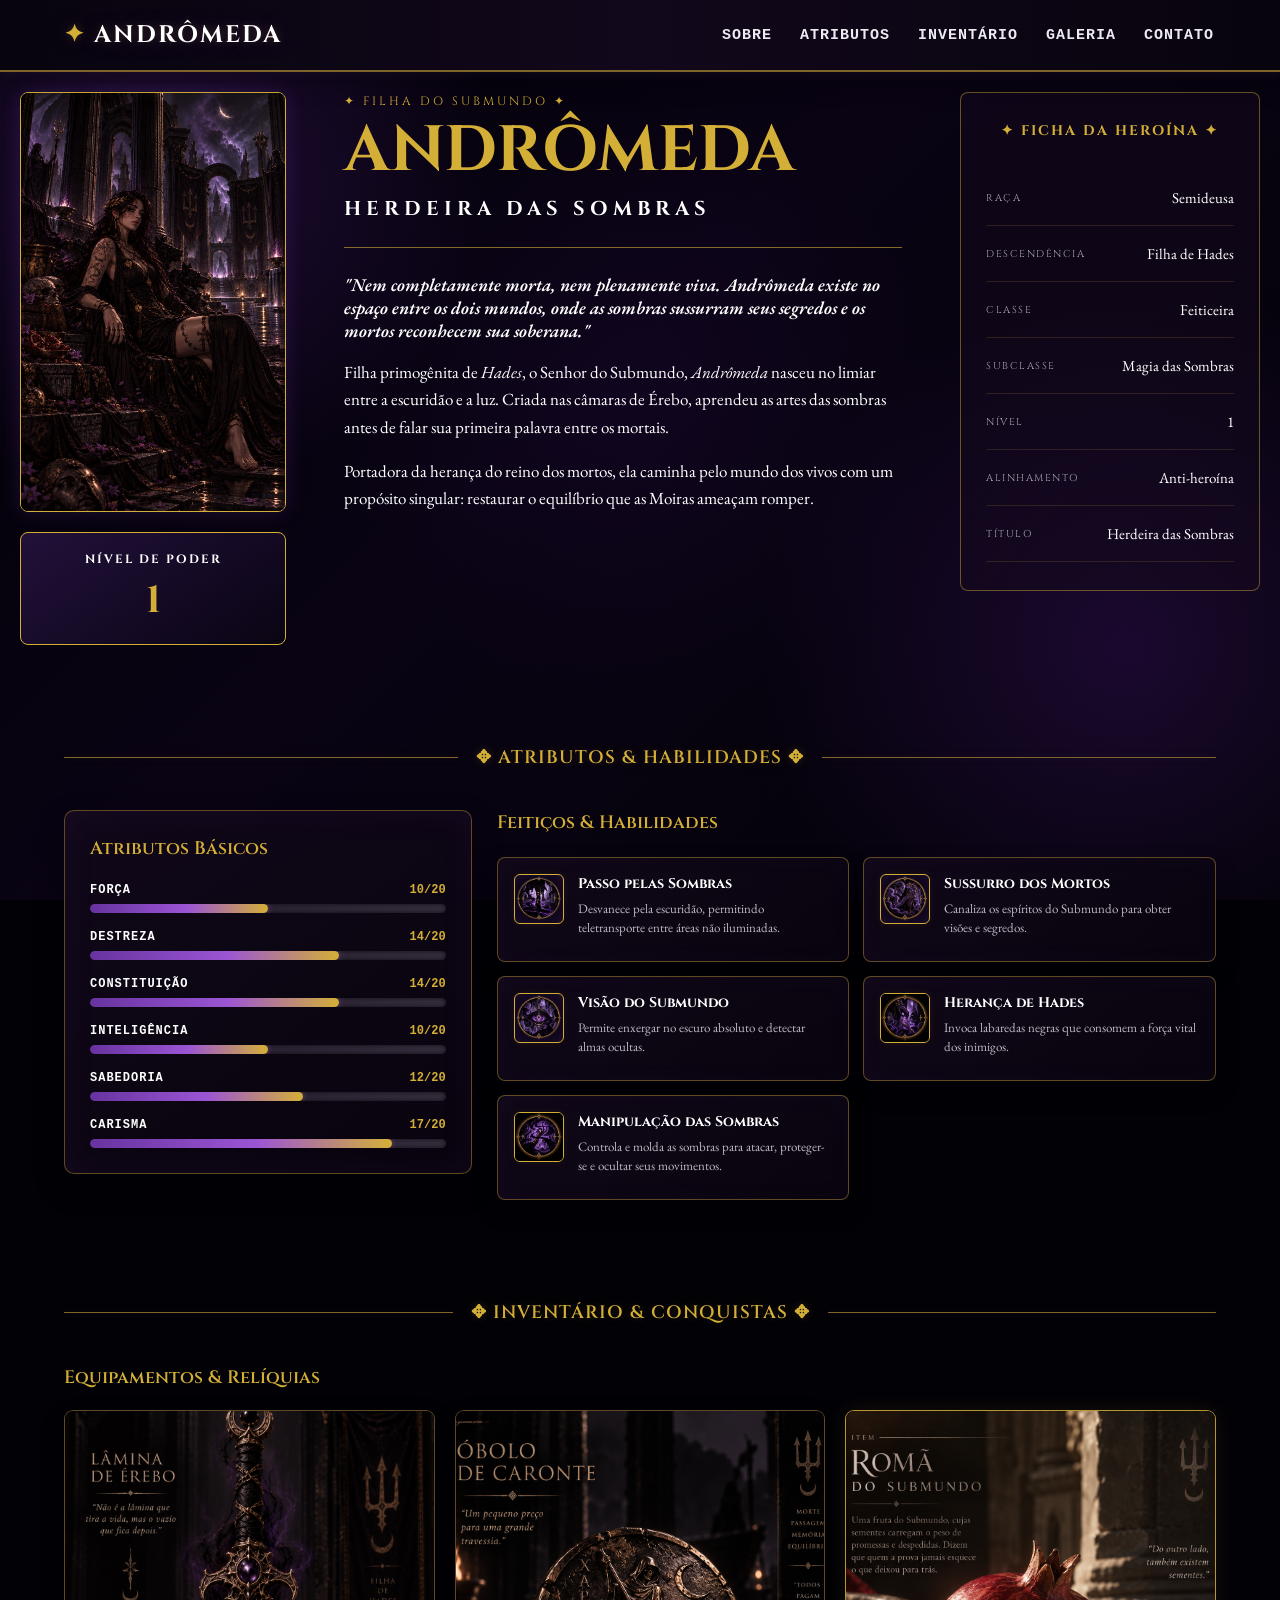
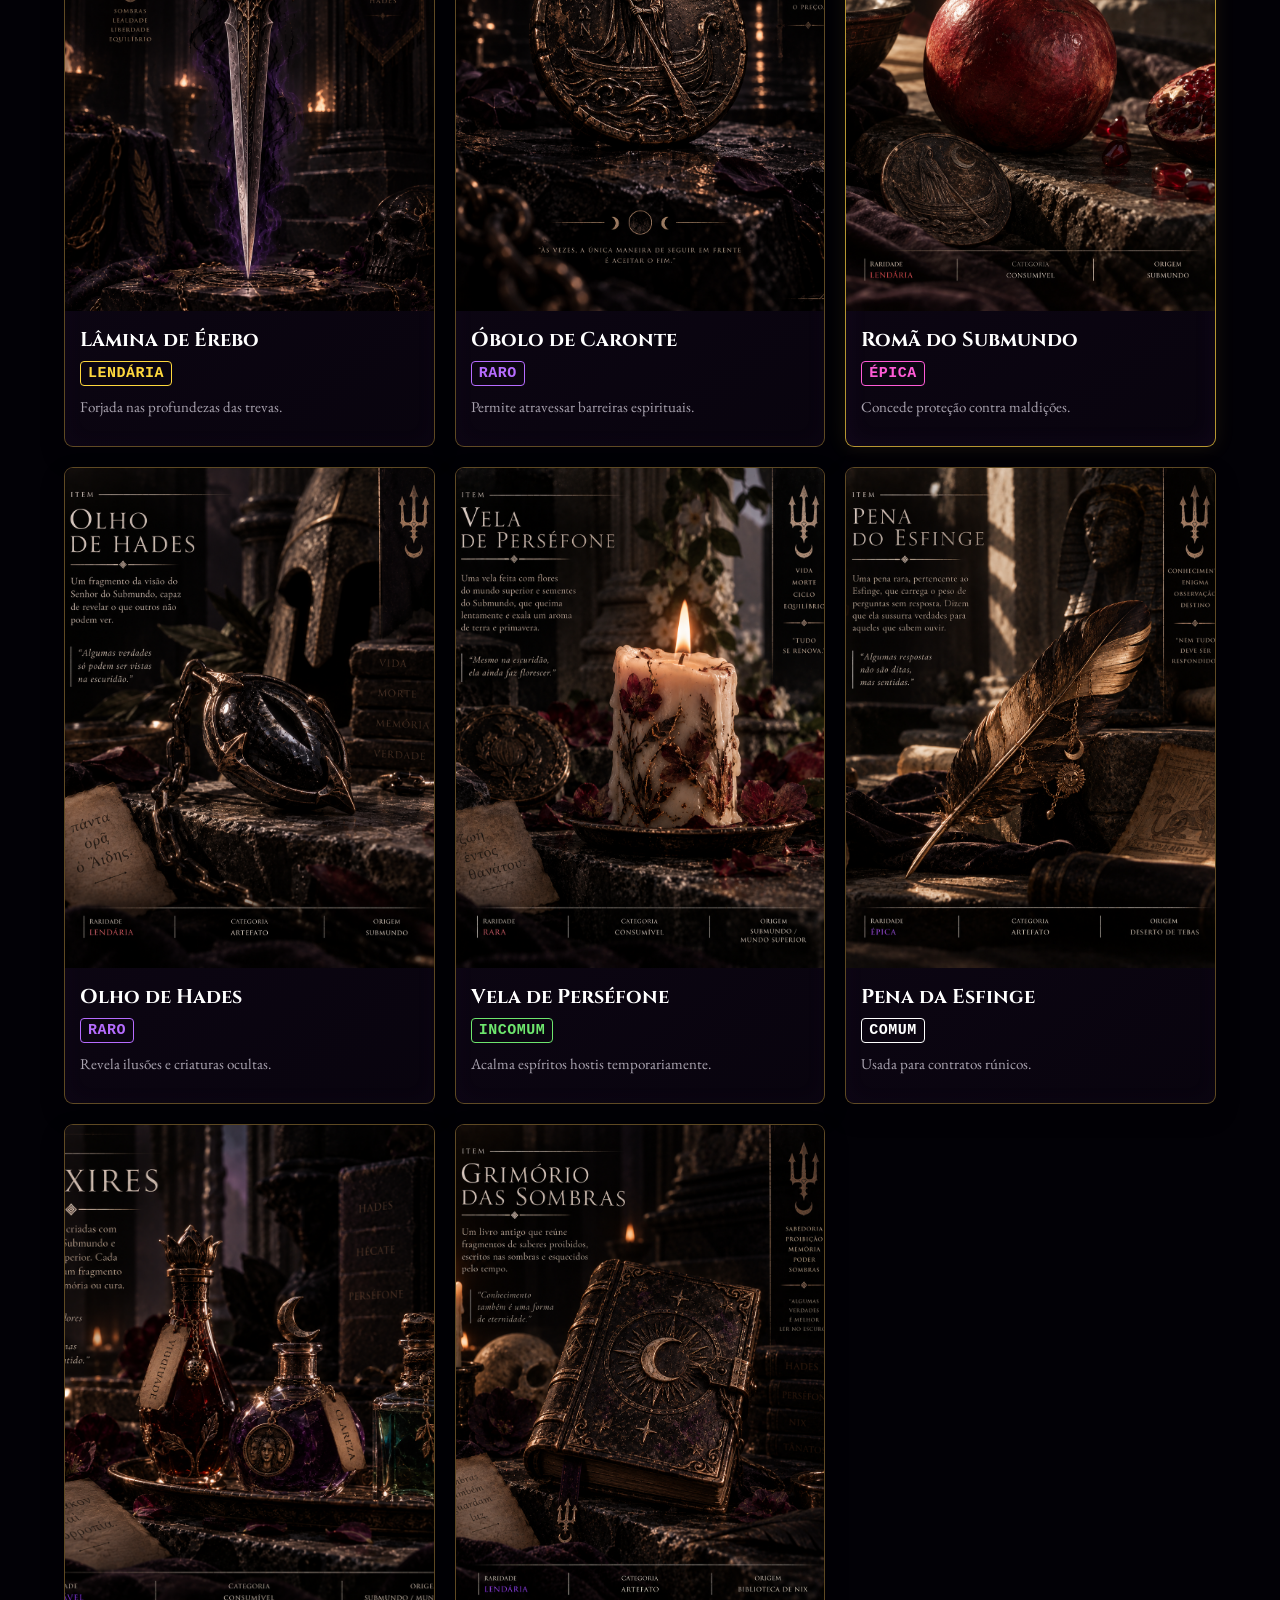
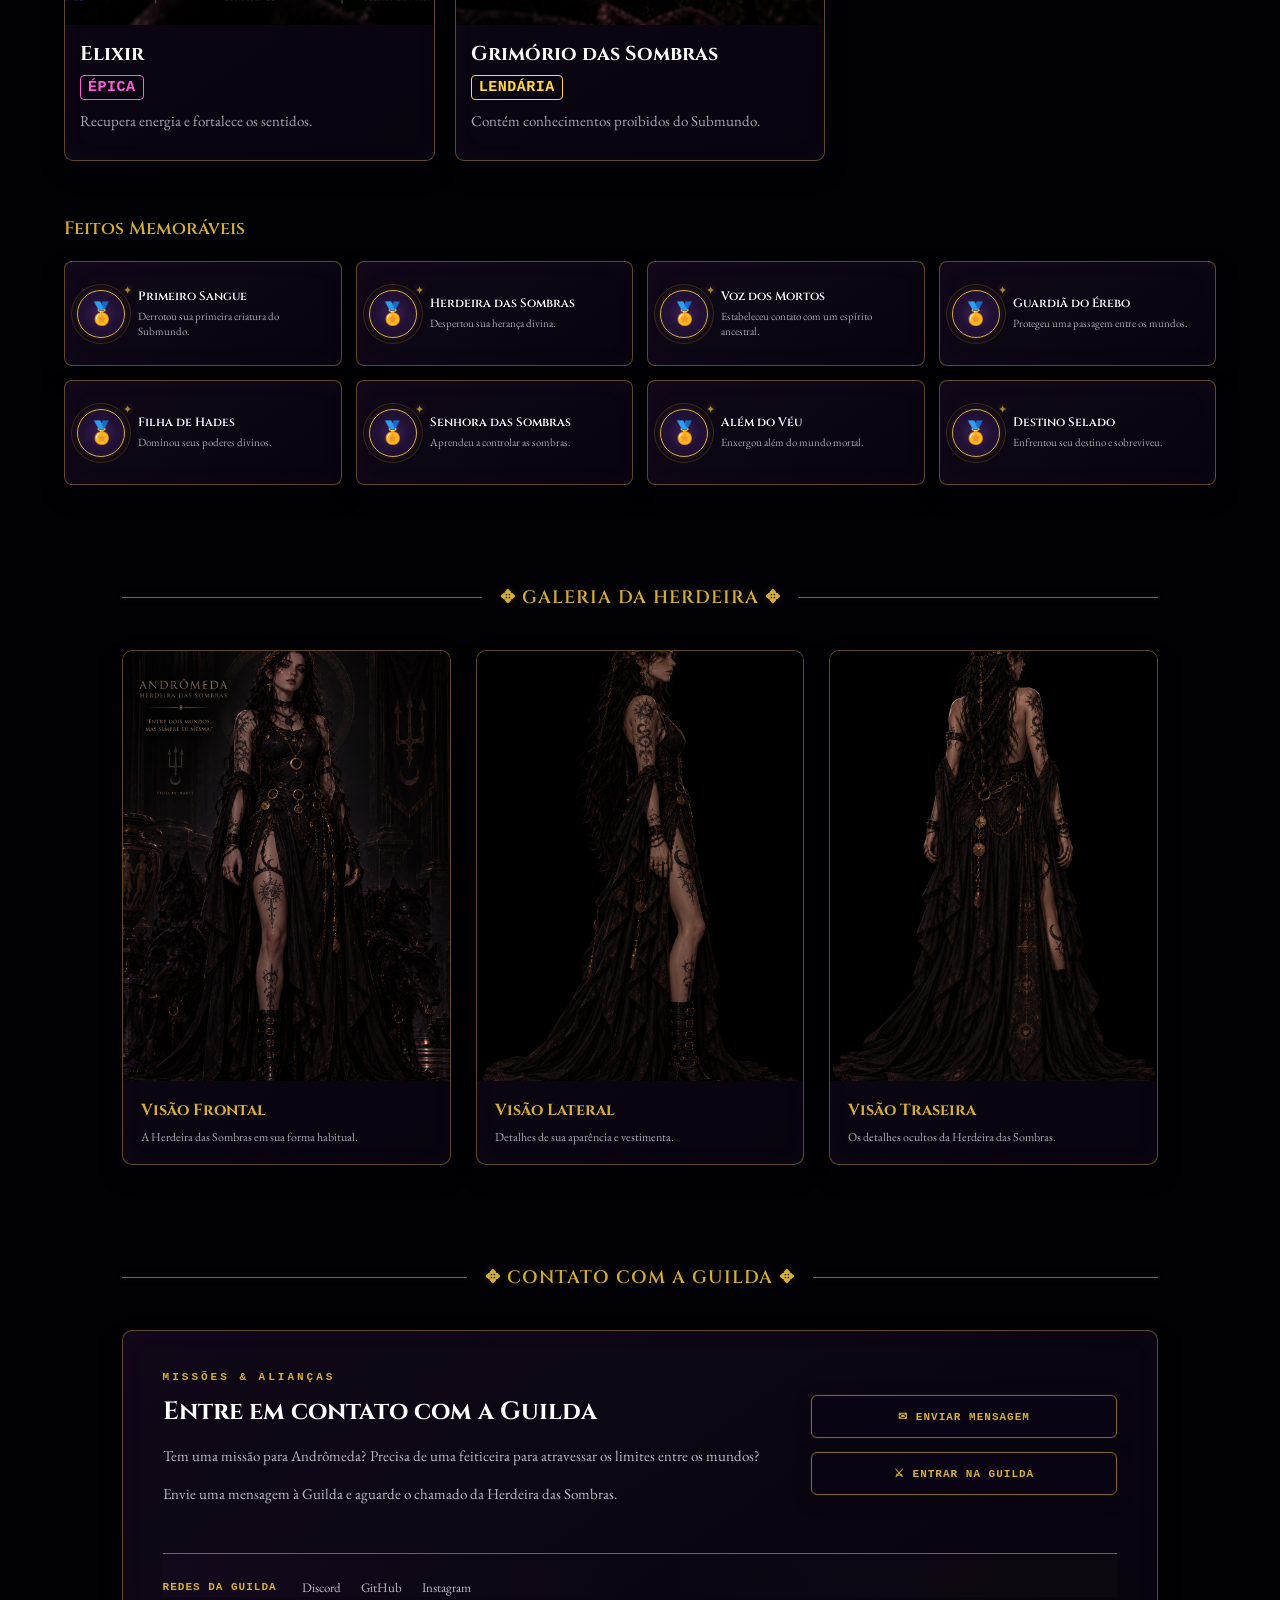
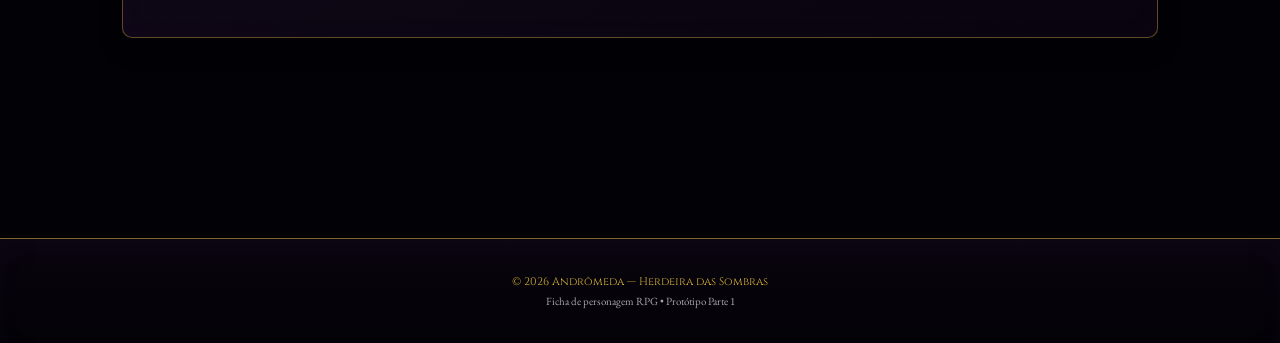
==== index.html @ 20d0d74a "Add files via upload" ====
<!DOCTYPE html>
<html lang="pt-br">
<head>
    <meta charset="UTF-8">
    <meta name="viewport" content="width=device-width, initial-scale=1.0">

    <title>Andrômeda — Herdeira das Sombras</title>

    <!-- Fonte externa -->
    <link rel="preconnect" href="https://fonts.googleapis.com">
    <link rel="preconnect" href="https://fonts.gstatic.com" crossorigin>
    <link href="https://fonts.googleapis.com/css2?family=Cinzel:wght@500;600;700&family=EB+Garamond:wght@400;500;600&display=swap" rel="stylesheet">

    <link rel="stylesheet" href="css/style.css">
    <link rel="icon" type="image/png" sizes="64x64" href="imagens/icon.png">
</head>

<body>

    <!-- ==================== CABEÇALHO ==================== -->
    <header>
        <a href="#inicio" class="titulo">ANDRÔMEDA</a>

        <!-- Navegação principal usando Flexbox no CSS -->
        <nav aria-label="Navegação principal">
            <a href="#sobre">SOBRE</a>
            <a href="#atributos">ATRIBUTOS</a>
            <a href="#inventario">INVENTÁRIO</a>
            <a href="#galeria">GALERIA</a>
            <a href="#contato">CONTATO</a>
        </nav>
    </header>


    <main>

        <!-- ==================== SOBRE O HERÓI ==================== -->
         <section id="sobre">

    <div class="sobre-grid">

        <!-- PAINEL DA IMAGEM -->
        <aside class="painel-personagem">

            <figure class="imagem-heroi">

                <img
                    src="imagens/perfil.png"
                    alt="Retrato de Andrômeda, Herdeira das Sombras"
                >

            </figure>

            <div class="nivel-poder">

                <h3>NÍVEL DE PODER</h3>

                <strong>1</strong>

            </div>

        </aside>


        <!-- CONTEÚDO CENTRAL -->
        <article class="sobre-heroi">

            <p class="subtitulo">
                ✦ FILHA DO SUBMUNDO ✦
            </p>

            <h1>ANDRÔMEDA</h1>

            <h2>HERDEIRA DAS SOMBRAS</h2>

            <hr>

            <strong class="frase">
                "Nem completamente morta, nem plenamente viva.
                Andrômeda existe no espaço entre os dois mundos,
                onde as sombras sussurram seus segredos e os mortos
                reconhecem sua soberana."
            </strong>

            <p>
                Filha primogênita de <em>Hades</em>, o Senhor do Submundo,
                <em>Andrômeda</em> nasceu no limiar entre a escuridão e a luz.
                Criada nas câmaras de Érebo, aprendeu as artes das
                sombras antes de falar sua primeira palavra entre
                os mortais.
            </p>

            <p>
                Portadora da herança do reino dos mortos, ela caminha
                pelo mundo dos vivos com um propósito singular:
                restaurar o equilíbrio que as Moiras ameaçam romper.
            </p>

        </article>


        <!-- FICHA LATERAL -->
        <aside class="ficha-heroi">

            <h2>✦ FICHA DA HEROÍNA ✦</h2>

            <dl>

                <div>
                    <dt>RAÇA</dt>
                    <dd>Semideusa</dd>
                </div>

                <div>
                    <dt>DESCENDÊNCIA</dt>
                    <dd>Filha de Hades</dd>
                </div>

                <div>
                    <dt>CLASSE</dt>
                    <dd>Feiticeira</dd>
                </div>

                <div>
                    <dt>SUBCLASSE</dt>
                    <dd>Magia das Sombras</dd>
                </div>

                <div>
                    <dt>NÍVEL</dt>
                    <dd>1</dd>
                </div>

                <div>
                    <dt>ALINHAMENTO</dt>
                    <dd>Anti-heroína</dd>
                </div>

                <div>
                    <dt>TÍTULO</dt>
                    <dd>Herdeira das Sombras</dd>
                </div>

            </dl>

        </aside>

    </div>

</section>

        <!-- ==================== ATRIBUTOS & HABILIDADES ==================== -->
        <section id="atributos" class="secao">

            <div class="titulo-secao">
                <span></span>
                <h2>✥ ATRIBUTOS &amp; HABILIDADES ✥</h2>
                <span></span>
            </div>

            <div class="conteudo-atributos">

                <!-- Atributos -->
                <article class="atributos-basicos">
                    <h3>Atributos Básicos</h3>

                    <div class="lista-atributos">

                        <div class="status">
                            <div class="status-topo">
                                <span>FORÇA</span>
                                <strong>10/20</strong>
                            </div>
                            <div class="barra">
                                <div class="barra-preenchida" style="width: 50%;"></div>
                            </div>
                        </div>

                        <div class="status">
                            <div class="status-topo">
                                <span>DESTREZA</span>
                                <strong>14/20</strong>
                            </div>
                            <div class="barra">
                                <div class="barra-preenchida" style="width: 70%;"></div>
                            </div>
                        </div>

                        <div class="status">
                            <div class="status-topo">
                                <span>CONSTITUIÇÃO</span>
                                <strong>14/20</strong>
                            </div>
                            <div class="barra">
                                <div class="barra-preenchida" style="width: 70%;"></div>
                            </div>
                        </div>

                        <div class="status">
                            <div class="status-topo">
                                <span>INTELIGÊNCIA</span>
                                <strong>10/20</strong>
                            </div>
                            <div class="barra">
                                <div class="barra-preenchida" style="width: 50%;"></div>
                            </div>
                        </div>

                        <div class="status">
                            <div class="status-topo">
                                <span>SABEDORIA</span>
                                <strong>12/20</strong>
                            </div>
                            <div class="barra">
                                <div class="barra-preenchida" style="width: 60%;"></div>
                            </div>
                        </div>

                        <div class="status">
                            <div class="status-topo">
                                <span>CARISMA</span>
                                <strong>17/20</strong>
                            </div>
                            <div class="barra">
                                <div class="barra-preenchida" style="width: 85%;"></div>
                            </div>
                        </div>

                    </div>
                </article>


                <!-- Habilidades -->
                <article class="habilidades">
                    <h3>Feitiços &amp; Habilidades</h3>

                    <div class="lista-habilidades">

                        <article class="habilidade">
                            <div class="icone">
                                <img
                                    src="imagens/habilidades/passo_sombra.png"
                                    alt="Ícone da habilidade Passo pelas Sombras"
                                >
                            </div>

                            <div class="descricao-habilidade">
                                <h4>Passo pelas Sombras</h4>
                                <p>
                                    Desvanece pela escuridão, permitindo
                                    teletransporte entre áreas não iluminadas.
                                </p>
                            </div>
                        </article>


                        <article class="habilidade">
                            <div class="icone">
                                <img
                                    src="imagens/habilidades/sussuro_mortos.png"
                                    alt="Ícone da habilidade Sussurro dos Mortos"
                                >
                            </div>

                            <div class="descricao-habilidade">
                                <h4>Sussurro dos Mortos</h4>
                                <p>
                                    Canaliza os espíritos do Submundo para
                                    obter visões e segredos.
                                </p>
                            </div>
                        </article>


                        <article class="habilidade">
                            <div class="icone">
                                <img
                                    src="imagens/habilidades/visão_submundo.png"
                                    alt="Ícone da habilidade Visão do Submundo"
                                >
                            </div>

                            <div class="descricao-habilidade">
                                <h4>Visão do Submundo</h4>
                                <p>
                                    Permite enxergar no escuro absoluto e
                                    detectar almas ocultas.
                                </p>
                            </div>
                        </article>


                        <article class="habilidade">
                            <div class="icone">
                                <img
                                    src="imagens/habilidades/herança_hades.png"
                                    alt="Ícone da habilidade Herança de Hades"
                                >
                            </div>

                            <div class="descricao-habilidade">
                                <h4>Herança de Hades</h4>
                                <p>
                                    Invoca labaredas negras que consomem
                                    a força vital dos inimigos.
                                </p>
                            </div>
                        </article>


                        <article class="habilidade">
                            <div class="icone">
                                <img
                                    src="imagens/habilidades/manipulaçao_sombras.png"
                                    alt="Ícone da habilidade Manipulação das Sombras"
                                >
                            </div>

                            <div class="descricao-habilidade">
                                <h4>Manipulação das Sombras</h4>
                                <p>
                                    Controla e molda as sombras para atacar,
                                    proteger-se e ocultar seus movimentos.
                                </p>
                            </div>
                        </article>

                    </div>
                </article>

            </div>
        </section>


        <!-- ==================== INVENTÁRIO & CONQUISTAS ==================== -->
        <section id="inventario" class="secao">

            <div class="titulo-secao">
                <span></span>
                <h2>✥ INVENTÁRIO &amp; CONQUISTAS ✥</h2>
                <span></span>
            </div>


            <!-- Equipamentos -->
            <div class="equipamentos">
                <h3>Equipamentos &amp; Relíquias</h3>

                <div class="lista-itens">

                    <article class="item">
                        <img src="imagens/itens/lamina_erebo.png" alt="Imagem da Lâmina de Érebo">
                        <div class="info-item">
                            <h4>Lâmina de Érebo</h4>
                            <span class="raridade lendaria">LENDÁRIA</span>
                            <p>Forjada nas profundezas das trevas.</p>
                        </div>
                    </article>

                    <article class="item">
                        <img src="imagens/itens/obolo_caronte.png" alt="Imagem do Óbolo de Caronte">
                        <div class="info-item">
                            <h4>Óbolo de Caronte</h4>
                            <span class="raridade raro">RARO</span>
                            <p>Permite atravessar barreiras espirituais.</p>
                        </div>
                    </article>

                    <article class="item destaque">
                        <img src="imagens/itens/roma.png" alt="Imagem da Romã do Submundo">
                        <div class="info-item">
                            <h4>Romã do Submundo</h4>
                            <span class="raridade epica">ÉPICA</span>
                            <p>Concede proteção contra maldições.</p>
                        </div>
                    </article>

                    <article class="item">
                        <img src="imagens/itens/olho_hades.png" alt="Imagem do Olho de Hades">
                        <div class="info-item">
                            <h4>Olho de Hades</h4>
                            <span class="raridade raro">RARO</span>
                            <p>Revela ilusões e criaturas ocultas.</p>
                        </div>
                    </article>

                    <article class="item">
                        <img src="imagens/itens/vela_persefone.png" alt="Imagem da Vela de Perséfone">
                        <div class="info-item">
                            <h4>Vela de Perséfone</h4>
                            <span class="raridade incomum">INCOMUM</span>
                            <p>Acalma espíritos hostis temporariamente.</p>
                        </div>
                    </article>

                    <article class="item">
                        <img src="imagens/itens/pena_esfinge.png" alt="Imagem da Pena da Esfinge">
                        <div class="info-item">
                            <h4>Pena da Esfinge</h4>
                            <span class="raridade comum">COMUM</span>
                            <p>Usada para contratos rúnicos.</p>
                        </div>
                    </article>

                    <article class="item">
                        <img src="imagens/itens/elixires.png" alt="Imagem do Elixir">
                        <div class="info-item">
                            <h4>Elixir</h4>
                            <span class="raridade epica">ÉPICA</span>
                            <p>Recupera energia e fortalece os sentidos.</p>
                        </div>
                    </article>

                    <article class="item">
                        <img src="imagens/itens/grimorio.png" alt="Imagem do Grimório das Sombras">
                        <div class="info-item">
                            <h4>Grimório das Sombras</h4>
                            <span class="raridade lendaria">LENDÁRIA</span>
                            <p>Contém conhecimentos proibidos do Submundo.</p>
                        </div>
                    </article>

                </div>
            </div>


            <!-- Conquistas -->
        <!-- ==================== FEITOS MEMORÁVEIS ==================== -->
<div class="conquistas">

    <h3>Feitos Memoráveis</h3>

    <div class="lista-conquistas">

        <article class="conquista">
            <div class="medalha">🏅</div>
            <div class="info-conquista">
                <h4>Primeiro Sangue</h4>
                <p>Derrotou sua primeira criatura do Submundo.</p>
            </div>
        </article>

        <article class="conquista">
            <div class="medalha">🏅</div>
            <div class="info-conquista">
                <h4>Herdeira das Sombras</h4>
                <p>Despertou sua herança divina.</p>
            </div>
        </article>

        <article class="conquista">
            <div class="medalha">🏅</div>
            <div class="info-conquista">
                <h4>Voz dos Mortos</h4>
                <p>Estabeleceu contato com um espírito ancestral.</p>
            </div>
        </article>

        <article class="conquista">
            <div class="medalha">🏅</div>
            <div class="info-conquista">
                <h4>Guardiã do Érebo</h4>
                <p>Protegeu uma passagem entre os mundos.</p>
            </div>
        </article>

        <article class="conquista">
            <div class="medalha">🏅</div>
            <div class="info-conquista">
                <h4>Filha de Hades</h4>
                <p>Dominou seus poderes divinos.</p>
            </div>
        </article>

        <article class="conquista">
            <div class="medalha">🏅</div>
            <div class="info-conquista">
                <h4>Senhora das Sombras</h4>
                <p>Aprendeu a controlar as sombras.</p>
            </div>
        </article>

        <article class="conquista">
            <div class="medalha">🏅</div>
            <div class="info-conquista">
                <h4>Além do Véu</h4>
                <p>Enxergou além do mundo mortal.</p>
            </div>
        </article>

        <article class="conquista">
            <div class="medalha">🏅</div>
            <div class="info-conquista">
                <h4>Destino Selado</h4>
                <p>Enfrentou seu destino e sobreviveu.</p>
            </div>
        </article>

    </div>

</div>


        <!-- ==================== GALERIA ==================== -->
        <section id="galeria" class="secao">

            <div class="titulo-secao">
                <span></span>
                <h2>✥ GALERIA DA HERDEIRA ✥</h2>
                <span></span>
            </div>

            <div class="galeria">

                <article class="foto-galeria">
                    <img src="imagens/fremte _png.png" alt="Andrômeda vista de frente">
                    <div class="legenda-galeria">
                        <h3>Visão Frontal</h3>
                        <p>A Herdeira das Sombras em sua forma habitual.</p>
                    </div>
                </article>

                <article class="foto-galeria">
                    <img src="imagens/lado_png.png" alt="Andrômeda vista de lado">
                    <div class="legenda-galeria">
                        <h3>Visão Lateral</h3>
                        <p>Detalhes de sua aparência e vestimenta.</p>
                    </div>
                </article>

                <article class="foto-galeria">
                    <img src="imagens/costas_png.png" alt="Andrômeda vista de costas">
                    <div class="legenda-galeria">
                        <h3>Visão Traseira</h3>
                        <p>Os detalhes ocultos da Herdeira das Sombras.</p>
                    </div>
                </article>

            </div>
        </section>


        <!-- ==================== CONTATO COM A GUILDA ==================== -->
        <section id="contato" class="secao">

            <div class="titulo-secao">
                <span></span>
                <h2>✥ CONTATO COM A GUILDA ✥</h2>
                <span></span>
            </div>

            <div class="conteudo-contato">

                <div class="texto-contato">
                    <p class="eyebrow">MISSÕES &amp; ALIANÇAS</p>
                    <h3>Entre em contato com a Guilda</h3>

                    <p>
                        Tem uma missão para Andrômeda? Precisa de uma feiticeira
                        para atravessar os limites entre os mundos?
                    </p>

                    <p>
                        Envie uma mensagem à Guilda e aguarde o chamado
                        da Herdeira das Sombras.
                    </p>
                </div>

                <div class="acoes-contato">
                    <a href="mensagem.html" class="botao-contato">✉ ENVIAR MENSAGEM</a>
                    <a href="guilda.html" class="botao-contato">⚔ ENTRAR NA GUILDA</a>
                </div>

                <!-- Lista semântica para links da comunidade -->
                <div class="links-guilda">
                    <h4>REDES DA GUILDA</h4>

                    <ul>
                        <li><a href="#" target="_blank" rel="noopener noreferrer">Discord</a></li>
                        <li><a href="#" target="_blank" rel="noopener noreferrer">GitHub</a></li>
                        <li><a href="#" target="_blank" rel="noopener noreferrer">Instagram</a></li>
                    </ul>
                </div>

            </div>
        </section>

    </main>


    <!-- ==================== RODAPÉ ==================== -->
    <footer>
        <p>© 2026 Andrômeda — Herdeira das Sombras</p>
        <p>Ficha de personagem RPG • Protótipo Parte 1</p>
    </footer>

</body>
</html>
---- css/style.css ----
/* =========================
   VARIÁVEIS DE IDENTIDADE
   ========================= */
:root {
    --preto: #030207;
    --preto-card: #0f0a14;
    --preto-header: #08060b;

    --roxo: #8d4dcc;
    --roxo-escuro: #090313;
    --roxo-claro: #b66cff;

    --dourado: #d4af37;
    --dourado-escuro: #80652a;

    --branco: #ffffff;
    --cinza: #aaa4b0;
    --cinza-claro: #bdb8c2;
    --barra-vazia: #352d3d;

    --largura: 1200px;
    --transicao: 0.25s ease;
}


/* =========================RESET BÁSICO========================= */
* {
    box-sizing: border-box;
}

html {
    scroll-behavior: smooth;
    scroll-padding-top: 90px;
}

body {
    margin: 0;
    min-height: 100vh;

    color: var(--branco);
    background-color: var(--preto);

    background-image:
        radial-gradient(
            ellipse at 15% 20%,
            rgba(105, 35, 180, 0.55) 0%,
            rgba(70, 20, 120, 0.35) 20%,
            transparent 45%
        ),
        radial-gradient(
            ellipse at 85% 75%,
            rgba(115, 40, 190, 0.50) 0%,
            rgba(75, 20, 130, 0.30) 25%,
            transparent 50%
        ),
        radial-gradient(
            ellipse at 50% 50%,
            rgba(65, 20, 100, 0.25) 0%,
            transparent 55%
        ),
        linear-gradient(
            120deg,
            #020107,
            #090313,
            #030207
        );

    background-attachment: fixed;

    font-family: "EB Garamond", Georgia, serif;
}

img {
    max-width: 100%;
}

a {
    color: inherit;
}


/* =========================CABEÇALHO ========================= */
header {
    position: sticky;
    top: 0;
    z-index: 100;

    min-height: 72px;
    padding: 0 5%;

    display: flex;
    align-items: center;
    justify-content: space-between;
    gap: 30px;

    background: rgba(8, 6, 11, 0.96);
    border-bottom: 2px solid var(--dourado-escuro);
    backdrop-filter: blur(10px);
}

.titulo {
    color: var(--branco);
    text-decoration: none;

    font-family: "Cinzel", Georgia, serif;
    font-size: 24px;
    font-weight: 700;
    letter-spacing: 2px;

    transition: color var(--transicao);
}

.titulo:hover,
.titulo:focus-visible {
    color: var(--dourado);
}


/* =========================MENU========================= */
nav {
    display: flex;
    align-items: center;
    justify-content: flex-end;
    flex-wrap: wrap;
    gap: 24px;
}

nav a {
    padding: 8px 2px;

    color: var(--branco);
    text-decoration: none;

    font-family: "Courier New", monospace;
    font-size: 15px;
    font-weight: bold;
    letter-spacing: 1px;

    transition:
        color var(--transicao),
        transform var(--transicao);
}

nav a:hover,
nav a:focus-visible {
    color: var(--dourado);
    transform: translateY(-2px);
}


/* =========================ACESSIBILIDADE========================= */
a:focus-visible {
    outline: 2px solid var(--dourado);
    outline-offset: 4px;
}


/* =========================ESTRUTURA GERAL========================= */
main {
    overflow: hidden;
}

.secao {
    width: min(90%, var(--largura));
    margin: 100px auto;
}

.eyebrow {
    margin: 0 0 12px;

    color: var(--dourado);

    font-family: "Courier New", monospace;
    font-size: 11px;
    font-weight: bold;
    letter-spacing: 3px;
}



/* =========================TÍTULOS DAS SEÇÕES========================= */
.titulo-secao {
    display: flex;
    align-items: center;
    gap: 18px;

    margin-bottom: 40px;
}

.titulo-secao span {
    flex: 1;
    height: 1px;
    background: var(--dourado-escuro);
}

.titulo-secao h2 {
    margin: 0;

    color: var(--dourado);

    font-family: "Cinzel", Georgia, serif;
    font-size: 18px;
    font-weight: 600;
    letter-spacing: 1px;

    white-space: nowrap;
}


/* =========================================SOBRE O HERÓI========================================= */

/* =========================================
    PAINEL PRINCIPAL
   ========================================= */

.sobre-grid {
    display: grid;
    grid-template-columns: 0.9fr 1.7fr 1fr;
    gap: 28px;
    align-items: start;
}


/* =========================================
   PAINEL DA PERSONAGEM
   ========================================= */

.painel-personagem {
    display: flex;
    flex-direction: column;
    gap: 20px;
    margin:20px;
    margin-bottom:0;
}

.imagem-heroi {
    margin: 0;
    height: 420px;/*tamanho da imagem*/
    border: 1px solid var(--dourado);
    border-radius: 8px;
    overflow: hidden;
    background: rgba(10, 5, 18, 0.8);
    box-shadow:
        0 0 20px rgba(141, 77, 204, 0.2),
        inset 0 0 30px rgba(141, 77, 204, 0.08);
}

.imagem-heroi img {
    width: 100%;
    height: 100%;
    object-fit: cover;
    display: block;
    transition: transform 0.4s ease;
}

.imagem-heroi:hover img {
    transform: scale(1.05);
}


/* =========================================
   NÍVEL DE PODER
   ========================================= */

.nivel-poder {
    padding: 18px;
    text-align: center;
    border: 1px solid var(--dourado);
    border-radius: 8px;
    background: linear-gradient(
        145deg,
        rgba(35, 17, 60, 0.95),
        rgba(10, 5, 20, 0.95)
    );
}

.nivel-poder h3 {
    margin: 0 0 8px;
    color: var(--branco);
    font-family: "Cinzel", Georgia, serif;
    font-size: 12px;
    letter-spacing: 2px;
}

.nivel-poder strong {
    color: var(--dourado);
    font-family: "Cinzel", Georgia, serif;
    font-size: 38px;
}


/* =========================================
   CONTEÚDO CENTRAL
   ========================================= */

.sobre-heroi {
    padding: 20px 10px;
}

.sobre-heroi .subtitulo {
    margin: 0 0 8px;
    color: var(--dourado);
    font-family: "Cinzel", Georgia, serif;
    font-size: 12px;
    letter-spacing: 3px;
}

.sobre-heroi h1 {
    margin: 0;
    color: var(--dourado);
    font-family: "Cinzel", Georgia, serif;
    font-size: clamp(42px, 5vw, 68px);
    line-height: 1;
}

.sobre-heroi h2 {
    margin: 12px 0 25px;
    color: var(--branco);
    font-family: "Cinzel", Georgia, serif;
    font-size: 20px;
    letter-spacing: 5px;
}

.sobre-heroi hr {
    border: 0;
    border-top: 1px solid rgba(212, 175, 55, 0.6);
    margin: 20px 0 25px;
}

.sobre-heroi p {
    color: var(--branco);
    font-family: "EB Garamond", Georgia, serif;
    font-size: 17px;
    line-height: 1.6;
}

.sobre-heroi .frase {
    color: var(--branco);
    font-style: italic;
    font-weight: 600;
    font-size: 18px;
}


/* =========================================
   FICHA DA HEROÍNA
   ========================================= */

.ficha-heroi {
    padding: 28px 25px;
    border: 1px solid rgba(212, 175, 55, 0.45);
    border-radius: 8px;
    background: rgba(20, 10, 30, 0.55);
    margin:20px;
}

.ficha-heroi h2 {
    margin: 0 0 30px;
    color: var(--dourado);
    font-family: "Cinzel", Georgia, serif;
    font-size: 14px;
    letter-spacing: 2px;
    text-align: center;
}

.ficha-heroi dl {
    margin: 0;
}

.ficha-heroi dl > div {
    display: flex;
    justify-content: space-between;
    align-items: center;
    gap: 15px;
    padding: 18px 0;
    border-bottom: 1px solid rgba(212, 175, 55, 0.15);
}

.ficha-heroi dt {
    color: var(--cinza);
    font-family: "Cinzel", Georgia, serif;
    font-size: 10px;
    letter-spacing: 1.5px;
}

.ficha-heroi dd {
    margin: 0;
    color: var(--branco);
    font-family: "EB Garamond", Georgia, serif;
    font-size: 15px;
    text-align: right;
}


/* =========================================
   TABLET
   ========================================= */

@media (max-width: 1024px) {

    .sobre-grid {
        grid-template-columns: 1fr 1.5fr;
    }

    .ficha-heroi {
        grid-column: 1 / -1;
    }

}


/* =========================================
   CELULAR
   ========================================= */

@media (max-width: 700px) {

    .sobre-grid {
        grid-template-columns: 1fr;
    }

    .ficha-heroi {
        grid-column: auto;
    }

    .imagem-heroi {
        height: 450px;
    }

    .sobre-heroi h1 {
        font-size: 42px;
    }

}

/* =========================ATRIBUTOS========================= */
.conteudo-atributos {
    display: grid;
    grid-template-columns: minmax(280px, 0.85fr) minmax(0, 1.5fr);
    gap: 25px;

    align-items: start;
}

.atributos-basicos,
.habilidade,
.item,
.conquista,
.foto-galeria,
.conteudo-contato {
    border: 1px solid var(--dourado-escuro);
    background: rgba(15, 10, 20, 0.86);
}

.atributos-basicos {
    padding: 25px;
    border-radius: 10px;
}

.atributos-basicos h3,
.habilidades h3,
.equipamentos h3,
.conquistas h3 {
    margin: 0 0 22px;

    color: var(--dourado);

    font-family: "Cinzel", Georgia, serif;
    font-size: 18px;
    font-weight: 600;
}

.lista-atributos {
    display: flex;
    flex-direction: column;
    gap: 17px;
}

.status {
    width: 100%;
}

.status-topo {
    display: flex;
    align-items: center;
    justify-content: space-between;
    gap: 10px;

    margin-bottom: 7px;
}

.status-topo span {
    color: var(--branco);

    font-family: "Courier New", monospace;
    font-size: 12px;
    font-weight: bold;
    letter-spacing: 1px;
}

.status-topo strong {
    color: var(--dourado);

    font-family: "Courier New", monospace;
    font-size: 12px;
}

.barra {
    width: 100%;
    height: 9px;

    overflow: hidden;

    border-radius: 20px;
    background: var(--barra-vazia);
}

.barra-preenchida {
    height: 100%;

    border-radius: 20px;

    background: linear-gradient(
        90deg,
        var(--roxo),
        var(--dourado)
    );
}


/* =========================HABILIDADES========================= */
.habilidades {
    min-width: 0;
}

.lista-habilidades {
    display: grid;
    grid-template-columns: repeat(2, minmax(0, 1fr));
    gap: 14px;
}

.habilidade {
    min-height: 105px;
    padding: 16px;

    display: flex;
    align-items: flex-start;
    gap: 14px;

    border-radius: 8px;

    transition:
        transform var(--transicao),
        background-color var(--transicao),
        border-color var(--transicao);
}

.habilidade:hover {
    transform: translateY(-3px);
    background-color: #1a1022;
    border-color: var(--dourado);
}

.icone {
    width: 50px;
    height: 50px;
    min-width: 50px;

    display: flex;
    align-items: center;
    justify-content: center;

    overflow: hidden;

    border: 1px solid var(--dourado);
    border-radius: 6px;

    background: var(--roxo-escuro);
}

.icone img {
    width: 100%;
    height: 100%;

    display: block;

    object-fit: contain;
}

.descricao-habilidade {
    flex: 1;
    min-width: 0;
}

.descricao-habilidade h4 {
    margin: 0 0 7px;

    color: var(--branco);

    font-family: "Cinzel", Georgia, serif;
    font-size: 14px;
}

.descricao-habilidade p {
    margin: 0;

    color: var(--cinza-claro);
    font-size: 13px;
    line-height: 1.45;  
}


/* ========================= INVENTÁRIO========================= */
.equipamentos h3,
.conquistas h3 {
    margin-bottom: 20px;
}

.lista-itens {
    display: grid;
    grid-template-columns: repeat(3, minmax(0, 1fr));
    gap: 20px;
}

.item {
    overflow: hidden;
    border-radius: 9px;

    transition:
        transform var(--transicao),
        background-color var(--transicao),
        border-color var(--transicao);
}

.item:hover {
    position: relative;
    z-index: 2;

    transform: scale(1.04);

    background-color: #1a1022;
    border-color: var(--dourado);
}

.item.destaque {
    box-shadow: 0 0 0 1px rgba(212, 175, 55, 0.18);
}

.item > img {
    width: 100%;
    height: 500px;

    display: block;

    object-fit: cover;
    
}

.info-item {
    min-height: 135px;
    padding: 15px;
}

.info-item h4 {
    margin: 0 0 8px;

    color: var(--branco);

    font-family: "Cinzel", Georgia, serif;
    font-size: 20px;
}

.info-item p {
    margin: 10px 0 0;

    color: var(--cinza);
    font-size: 15px;
    line-height: 1.5;
}


/* RARIDADES */
.raridade {
    display: inline-block;

    padding: 3px 7px;

    border: 1px solid;
    border-radius: 4px;

    font-family: "Courier New", monospace;
    font-size: 15px;
    font-weight: bold;
    letter-spacing: 0.5px;
}

.lendaria {
    color: #ffd83d;
    border-color: #ffd83d;
}

.raro {
    color: #b66cff;
    border-color: #b66cff;
}

.epica {
    color: #ff5bd6;
    border-color: #ff5bd6;
}

.incomum {
    color: #6ee66e;
    border-color: #6ee66e;
}

.comum {
    color: var(--branco);
    border-color: var(--branco);
}


/* =========================CONQUISTAS========================= */
/* =========================================================
   FEITOS MEMORÁVEIS
   ========================================================= */

.conquistas {
    margin-top: 55px;
}


/* =========================
   TÍTULO
   ========================= */

.conquistas h3 {
    margin: 0 0 20px;

    color: var(--dourado);

    font-family: "Cinzel", Georgia, serif;
    font-size: 18px;
    font-weight: 600;
}


/* =========================
   GRID DOS FEITOS
   4 EM CIMA + 4 EMBAIXO
   ========================= */

.lista-conquistas {
    display: grid;

    grid-template-columns: repeat(4, minmax(0, 1fr));

    gap: 14px;
}


/* =========================
   CARD DO FEITO
   ========================= */

.conquista {
    min-height: 105px;

    display: flex;
    align-items: center;

    gap: 13px;

    padding: 12px;

    overflow: hidden;

    border: 1px solid rgba(128, 101, 42, 0.75);
    border-radius: 8px;

    background:
        linear-gradient(
            145deg,
            rgba(28, 14, 38, 0.95),
            rgba(10, 5, 17, 0.96)
        );

    box-shadow:
        inset 0 0 18px rgba(141, 77, 204, 0.04),
        0 5px 15px rgba(0, 0, 0, 0.25);

    transition:
        transform 0.25s ease,
        background-color 0.25s ease,
        border-color 0.25s ease,
        box-shadow 0.25s ease;
}


/* =========================
   MEDALHA
   ========================= */

.medalha {
    width: 48px;
    height: 48px;

    min-width: 48px;

    display: flex;
    align-items: center;
    justify-content: center;

    position: relative;

    border: 1px solid var(--dourado);
    border-radius: 50%;

    background:
        radial-gradient(
            circle,
            rgba(141, 77, 204, 0.35),
            rgba(9, 3, 19, 0.95)
        );

    color: var(--dourado);

    font-size: 22px;

    box-shadow:
        0 0 8px rgba(212, 175, 55, 0.18),
        inset 0 0 10px rgba(141, 77, 204, 0.15);

    flex-shrink: 0;

    z-index: 1;

    transition:
        transform 0.25s ease,
        box-shadow 0.25s ease,
        background-color 0.25s ease;
}


/* =========================
   CÍRCULO ORNAMENTAL
   ========================= */

.medalha::before {
    content: "";

    position: absolute;

    width: 58px;
    height: 58px;

    border: 1px solid rgba(212, 175, 55, 0.20);

    border-radius: 50%;

    pointer-events: none;
}


/* =========================
   PEQUENO DETALHE DA MEDALHA
   ========================= */

.medalha::after {
    content: "✦";

    position: absolute;

    top: -8px;
    right: -8px;

    color: rgba(212, 175, 55, 0.75);

    font-size: 11px;

    text-shadow:
        0 0 6px rgba(212, 175, 55, 0.45);
}


/* =========================
   INFORMAÇÕES
   ========================= */

.info-conquista {
    min-width: 0;
    flex: 1;
}


.info-conquista h4 {
    margin: 0 0 5px;

    color: var(--branco);

    font-family: "Cinzel", Georgia, serif;

    font-size: 12px;
    font-weight: 600;

    line-height: 1.25;
}


.info-conquista p {
    margin: 0;

    color: var(--cinza);

    font-family: "EB Garamond", Georgia, serif;

    font-size: 11px;

    line-height: 1.35;
}


/* =========================
   HOVER DO CARD
   ========================= */

.conquista:hover {
    transform: translateY(-4px);

    background:
        linear-gradient(
            145deg,
            rgba(42, 18, 57, 0.98),
            rgba(14, 6, 22, 0.98)
        );

    border-color: var(--dourado);

    box-shadow:
        0 0 18px rgba(141, 77, 204, 0.18),
        0 8px 20px rgba(0, 0, 0, 0.35);
}


/* =========================
   HOVER DA MEDALHA
   ========================= */

.conquista:hover .medalha {
    transform: scale(1.08);

    background:
        radial-gradient(
            circle,
            rgba(141, 77, 204, 0.50),
            rgba(9, 3, 19, 1)
        );

    box-shadow:
        0 0 15px rgba(212, 175, 55, 0.35),
        0 0 25px rgba(141, 77, 204, 0.20),
        inset 0 0 12px rgba(141, 77, 204, 0.25);
}


/* =========================================================
   TABLET
   2 COLUNAS
   ========================================================= */

@media (max-width: 1024px) {

    .lista-conquistas {
        grid-template-columns: repeat(2, minmax(0, 1fr));
    }

}


/* =========================================================
   CELULAR
   1 COLUNA
   ========================================================= */

@media (max-width: 700px) {

    .lista-conquistas {
        grid-template-columns: 1fr;
    }

    .conquista {
        min-height: 95px;
    }

    .medalha {
        width: 46px;
        height: 46px;

        min-width: 46px;

        font-size: 21px;
    }

    .medalha::before {
        width: 56px;
        height: 56px;
    }

}

/* =========================GALERIA========================= */
.galeria {
    display: grid;
    grid-template-columns: repeat(3, minmax(0, 1fr));
    gap: 25px;
}

.foto-galeria {
    overflow: hidden;
    border-radius: 10px;

    transition:
        transform var(--transicao),
        background-color var(--transicao),
        border-color var(--transicao);
}

.foto-galeria:hover {
    transform: scale(1.03);

    background-color: #1a1022;
    border-color: var(--dourado);
}

.foto-galeria img {
    width: 100%;
    height: 430px;

    display: block;

    object-fit: cover;
}

.legenda-galeria {
    padding: 18px;
}

.legenda-galeria h3 {
    margin: 0 0 7px;

    color: var(--dourado);

    font-family: "Cinzel", Georgia, serif;
    font-size: 16px;
}

.legenda-galeria p {
    margin: 0;

    color: var(--cinza);
    font-size: 12px;
    line-height: 1.5;
}


/* =========================CONTATO COM A GUILDA========================= */
.conteudo-contato {
    padding: 40px;

    display: grid;
    grid-template-columns: 2fr 1fr;
    gap: 35px;

    border-radius: 10px;
}

.texto-contato h3 {
    margin: 0 0 15px;

    color: var(--branco);

    font-family: "Cinzel", Georgia, serif;
    font-size: 25px;
}

.texto-contato > p:not(.eyebrow) {
    margin: 0 0 12px;

    color: var(--cinza-claro);
    font-size: 15px;
    line-height: 1.7;
}

.acoes-contato {
    display: flex;
    flex-direction: column;
    justify-content: center;
    gap: 14px;
}

.botao-contato {
    display: block;

    padding: 14px 18px;

    color: var(--dourado);
    background: var(--roxo-escuro);

    border: 1px solid var(--dourado-escuro);
    border-radius: 6px;

    text-align: center;
    text-decoration: none;

    font-family: "Courier New", monospace;
    font-size: 11px;
    font-weight: bold;
    letter-spacing: 1px;

    transition:
        transform var(--transicao),
        background-color var(--transicao),
        color var(--transicao);
}

.botao-contato:hover,
.botao-contato:focus-visible {
    transform: scale(1.05);

    background-color: var(--dourado);
    color: var(--preto);
}

.links-guilda {
    grid-column: 1 / -1;

    padding-top: 22px;

    display: flex;
    align-items: center;
    gap: 25px;

    border-top: 1px solid var(--dourado-escuro);
}

.links-guilda h4 {
    margin: 0;

    color: var(--dourado);

    font-family: "Courier New", monospace;
    font-size: 11px;
    letter-spacing: 1px;
}

.links-guilda ul {
    margin: 0;
    padding: 0;

    display: flex;
    flex-wrap: wrap;
    gap: 20px;

    list-style: none;
}

.links-guilda a {
    color: var(--cinza-claro);
    text-decoration: none;

    font-size: 13px;

    transition: color var(--transicao);
}

.links-guilda a:hover,
.links-guilda a:focus-visible {
    color: var(--dourado);
}


/* =========================
   RODAPÉ
   ========================= */
footer {
    margin-top: 100px;
    padding: 30px 20px;

    text-align: center;

    border-top: 1px solid var(--dourado-escuro);
    background: var(--preto-header);
}

footer p {
    margin: 5px 0;

    color: var(--cinza);
    font-size: 11px;
}


/* =========================================================
   RESPONSIVIDADE
   Desktop: 3 colunas
   Tablet: 2 colunas
   Celular: 1 coluna
   ========================================================= */


/* =========================
   TABLET
   ========================= */
@media (max-width: 1024px) {

    header {
        padding: 15px 4%;
    }

    nav {
        gap: 15px;
    }

    .sobre-grid {
        grid-template-columns: 260px 1fr;
        gap: 35px;
    }

    .categorias {
        grid-template-columns: repeat(2, 1fr);
    }

    .conteudo-atributos {
        grid-template-columns: 1fr;
    }

    .lista-itens,
    .lista-conquistas,
    .galeria {
        grid-template-columns: repeat(2, minmax(0, 1fr));
    }

    .foto-galeria img {
        height: 380px;
    }
}


/* =========================
   CELULAR
   ========================= */
@media (max-width: 700px) {

    html {
        scroll-padding-top: 150px;
    }

    header {
        position: relative;

        padding: 18px 5%;

        flex-direction: column;
        align-items: center;
    }

    nav {
        width: 100%;

        justify-content: center;
        gap: 10px 16px;
    }

    nav a {
        font-size: 10px;
    }

    .inicio {
        min-height: 75vh;
    }

    .inicio-conteudo {
        padding: 50px 20px;
    }

    .inicio h1 {
        font-size: 46px;
    }

    .inicio h2 {
        font-size: 22px;
    }

    .inicio-conteudo > p:not(.eyebrow) {
        font-size: 16px;
    }

    .secao {
        width: 90%;
        margin: 75px auto;
    }

    .titulo-secao {
        gap: 10px;
    }

    .titulo-secao h2 {
        font-size: 13px;
        text-align: center;
    }

    .sobre-grid {
        grid-template-columns: 1fr;
        gap: 30px;
    }

    .imagem1 {
        max-width: 310px;
        margin: 0 auto;
    }

    .imagem1 img {
        height: 420px;
    }

    .sobre-conteudo {
        text-align: left;
    }

    .nome {
        font-size: 48px;
    }

    .categorias {
        grid-template-columns: 1fr;
        gap: 18px;
    }

    .lista-habilidades {
        grid-template-columns: 1fr;
    }

    .lista-itens,
    .lista-conquistas,
    .galeria {
        grid-template-columns: 1fr;
    }

    .item > img {
        height: 230px;
    }

    .foto-galeria img {
        height: 420px;
    }

    .conteudo-contato {
        grid-template-columns: 1fr;
        padding: 25px;
    }

    .links-guilda {
        grid-column: auto;

        flex-direction: column;
        align-items: flex-start;
        gap: 15px;
    }

    .links-guilda ul {
        flex-direction: column;
        gap: 10px;
    }
}


/* =========================
   CELULAR PEQUENO
   ========================= */
@media (max-width: 420px) {

    .titulo {
        font-size: 20px;
    }

    nav {
        gap: 8px 12px;
    }

    nav a {
        font-size: 9px;
    }

    .inicio h1 {
        font-size: 38px;
    }

    .nome {
        font-size: 40px;
    }

    .titulo-secao h2 {
        font-size: 11px;
    }

    .habilidade {
        padding: 13px;
    }

    .icone {
        width: 44px;
        height: 44px;
        min-width: 44px;
    }
}


/* =========================
   REDUÇÃO DE MOVIMENTO
   ========================= */
@media (prefers-reduced-motion: reduce) {

    html {
        scroll-behavior: auto;
    }

    *,
    *::before,
    *::after {
        transition-duration: 0.01ms !important;
        animation-duration: 0.01ms !important;
    }
}


/* =========================================================
   ✦ IDENTIDADE VISUAL — ANDRÔMEDA / SUBMUNDO ✦
   Roxo profundo + dourado antigo + brilho mágico
   ========================================================= */

body {
    background-color: #020106;
    background-image:
        radial-gradient(circle at 12% 18%, rgba(137, 55, 220, .22) 0, transparent 25%),
        radial-gradient(circle at 88% 72%, rgba(113, 35, 190, .20) 0, transparent 28%),
        radial-gradient(circle at 50% 45%, rgba(75, 20, 120, .12) 0, transparent 38%),
        linear-gradient(135deg, #020106 0%, #090313 45%, #030207 100%);
}

header {
    background:
        linear-gradient(90deg, rgba(8, 4, 14, .98), rgba(18, 8, 28, .96), rgba(8, 4, 14, .98));
    border-bottom: 2px solid var(--dourado-escuro);
    box-shadow:
        0 5px 25px rgba(0, 0, 0, .55),
        0 1px 12px rgba(141, 77, 204, .18);
}

.titulo {
    color: #fff;
    text-shadow:
        0 0 8px rgba(212, 175, 55, .20),
        0 0 20px rgba(141, 77, 204, .25);
}

.titulo::before {
    content: "✦ ";
    color: var(--dourado);
}

nav a {
    position: relative;
    color: #eeeaf2;
}

nav a::after {
    content: "";
    position: absolute;
    left: 0;
    right: 0;
    bottom: 1px;
    height: 1px;
    transform: scaleX(0);
    transform-origin: center;
    background: var(--dourado);
    box-shadow: 0 0 7px rgba(212, 175, 55, .7);
    transition: transform .25s ease;
}

nav a:hover::after,
nav a:focus-visible::after {
    transform: scaleX(1);
}

.inicio-conteudo {
    position: relative;
    overflow: hidden;

    background:
        linear-gradient(145deg, rgba(10, 4, 18, .92), rgba(26, 11, 37, .72));
    border-color: rgba(212, 175, 55, .55);

    box-shadow:
        inset 0 0 60px rgba(141, 77, 204, .08),
        0 0 0 1px rgba(141, 77, 204, .10),
        0 25px 70px rgba(0, 0, 0, .55);
}

.inicio-conteudo::before,
.inicio-conteudo::after {
    content: "✦";
    position: absolute;
    color: rgba(212, 175, 55, .45);
    font-size: 30px;
}

.inicio-conteudo::before {
    top: 18px;
    left: 25px;
}

.inicio-conteudo::after {
    right: 25px;
    bottom: 18px;
}

.inicio h1 {
    text-shadow:
        0 0 10px rgba(141, 77, 204, .45),
        0 0 35px rgba(141, 77, 204, .20);
}

.inicio h2 {
    text-shadow: 0 0 12px rgba(212, 175, 55, .25);
}

.botao-principal,
.botao-contato {
    box-shadow:
        0 0 0 1px rgba(212, 175, 55, .05),
        0 5px 18px rgba(0, 0, 0, .3);
}

.botao-principal:hover,
.botao-principal:focus-visible,
.botao-contato:hover,
.botao-contato:focus-visible {
    box-shadow:
        0 0 18px rgba(212, 175, 55, .35),
        0 8px 25px rgba(0, 0, 0, .45);
}

.titulo-secao {
    position: relative;
}

.titulo-secao h2 {
    text-shadow: 0 0 10px rgba(212, 175, 55, .20);
}

.titulo-secao span {
    box-shadow: 0 0 7px rgba(128, 101, 42, .28);
}

.imagem1 {
    position: relative;

    background:
        linear-gradient(145deg, #11051b, #090313 55%, #160820);

    border-color: #9a7b2f;

    box-shadow:
        0 0 0 1px rgba(141, 77, 204, .15),
        0 0 30px rgba(100, 35, 160, .16),
        0 20px 45px rgba(0, 0, 0, .50);
}

.imagem1::before,
.imagem1::after {
    position: absolute;
    color: var(--dourado);
    font-size: 18px;
    z-index: 2;
}

.imagem1::before {
    content: "✦";
    top: 8px;
    left: 10px;
}

.imagem1::after {
    content: "✦";
    right: 10px;
    bottom: 8px;
}

.nome {
    text-shadow: 0 0 20px rgba(141, 77, 204, .28);
}

.categorias {
    position: relative;
    background:
        linear-gradient(135deg, rgba(13, 6, 22, .94), rgba(28, 12, 39, .72));
    border-color: rgba(128, 101, 42, .75);
    box-shadow:
        inset 0 0 30px rgba(141, 77, 204, .06),
        0 12px 30px rgba(0, 0, 0, .25);
}

.categoria {
    padding: 10px;
    border-left: 1px solid rgba(212, 175, 55, .22);
    transition: background-color .25s ease, border-color .25s ease;
}

.categoria:hover {
    background: rgba(141, 77, 204, .08);
    border-left-color: rgba(212, 175, 55, .65);
}

.atributos-basicos,
.habilidade,
.item,
.conquista,
.foto-galeria,
.conteudo-contato {
    background:
        linear-gradient(145deg, rgba(17, 8, 25, .95), rgba(9, 4, 15, .91));
    border-color: rgba(128, 101, 42, .72);
    box-shadow:
        inset 0 0 25px rgba(141, 77, 204, .035),
        0 10px 25px rgba(0, 0, 0, .22);
}

.atributos-basicos {
    box-shadow:
        inset 0 0 35px rgba(141, 77, 204, .07),
        0 12px 30px rgba(0, 0, 0, .30);
}

.barra {
    background:
        linear-gradient(90deg, #21192a, #352d3d);
    box-shadow: inset 0 0 5px rgba(0, 0, 0, .7);
}

.barra-preenchida {
    background:
        linear-gradient(90deg, #6733a0 0%, #9b55d4 55%, #d4af37 100%);
    box-shadow:
        0 0 8px rgba(141, 77, 204, .45),
        0 0 5px rgba(212, 175, 55, .20);
}

.habilidade {
    position: relative;
}

.habilidade:hover {
    transform: translateY(-4px);
    background:
        linear-gradient(145deg, rgba(35, 14, 49, .96), rgba(15, 6, 24, .94));
    border-color: var(--dourado);
    box-shadow:
        0 0 20px rgba(141, 77, 204, .16),
        0 10px 25px rgba(0, 0, 0, .30);
}

.icone {
    background:
        radial-gradient(circle, rgba(141, 77, 204, .25), transparent 70%),
        #090313;
    box-shadow:
        inset 0 0 15px rgba(141, 77, 204, .18),
        0 0 10px rgba(212, 175, 55, .08);
}

.item:hover {
    transform: translateY(-5px) scale(1.025);
    background:
        linear-gradient(145deg, rgba(37, 14, 50, .98), rgba(12, 5, 19, .95));
    border-color: var(--dourado);
    box-shadow:
        0 0 25px rgba(141, 77, 204, .18),
        0 12px 28px rgba(0, 0, 0, .42);
}

.item > img,
.conquista > img,
.foto-galeria img {
    transition: transform .35s ease, filter .35s ease;
}

.item:hover > img,
.conquista:hover > img,
.foto-galeria:hover img {
    transform: scale(1.035);
    filter: brightness(1.08) saturate(1.08);
}

.item.destaque {
    border-color: rgba(212, 175, 55, .85);
    box-shadow:
        0 0 20px rgba(212, 175, 55, .10),
        inset 0 0 25px rgba(141, 77, 204, .07);
}

.conquista:hover {
    background:
        linear-gradient(145deg, rgba(35, 14, 49, .98), rgba(12, 5, 19, .95));
    box-shadow:
        0 0 22px rgba(141, 77, 204, .18),
        0 0 8px rgba(212, 175, 55, .10);
}

.foto-galeria:hover {
    background:
        linear-gradient(145deg, rgba(35, 14, 49, .98), rgba(12, 5, 19, .95));
    box-shadow:
        0 0 25px rgba(141, 77, 204, .17),
        0 15px 30px rgba(0, 0, 0, .35);
}

.foto-galeria img {
    filter: brightness(.90) saturate(.95);
}

.links-guilda {
    background: linear-gradient(
        90deg,
        rgba(141, 77, 204, .035),
        transparent,
        rgba(212, 175, 55, .025)
    );
}

footer {
    background:
        linear-gradient(180deg, #08040d, #030207);
    box-shadow:
        inset 0 10px 25px rgba(141, 77, 204, .04);
}

footer p:first-child {
    color: #d4af37;
    font-family: "Cinzel", Georgia, serif;
}


/* =========================================================
   ✦ ORNAMENTAÇÃO RESPONSIVA
   ========================================================= */

@media (max-width: 700px) {
    .inicio-conteudo::before,
    .inicio-conteudo::after {
        font-size: 20px;
    }

    .categoria {
        border-left: none;
        border-bottom: 1px solid rgba(212, 175, 55, .16);
    }

    .categoria:last-child {
        border-bottom: none;
    }
}
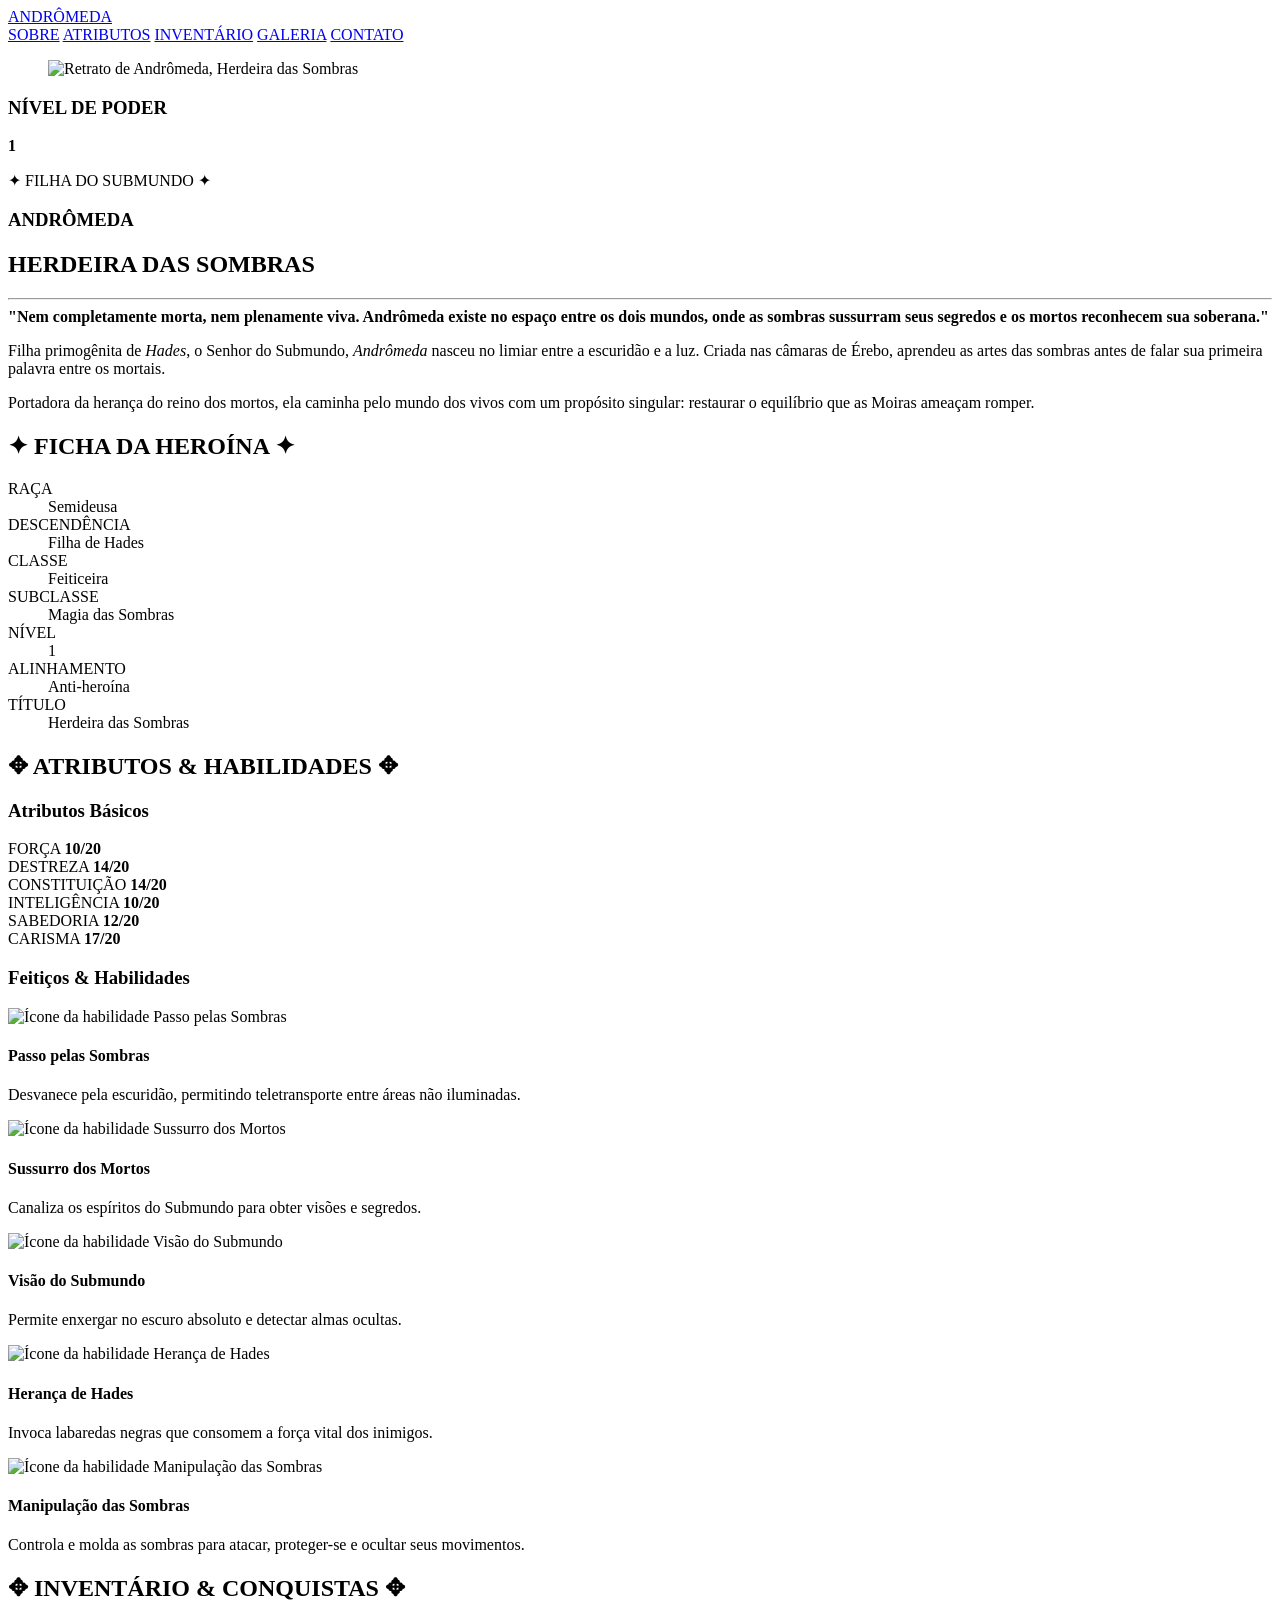
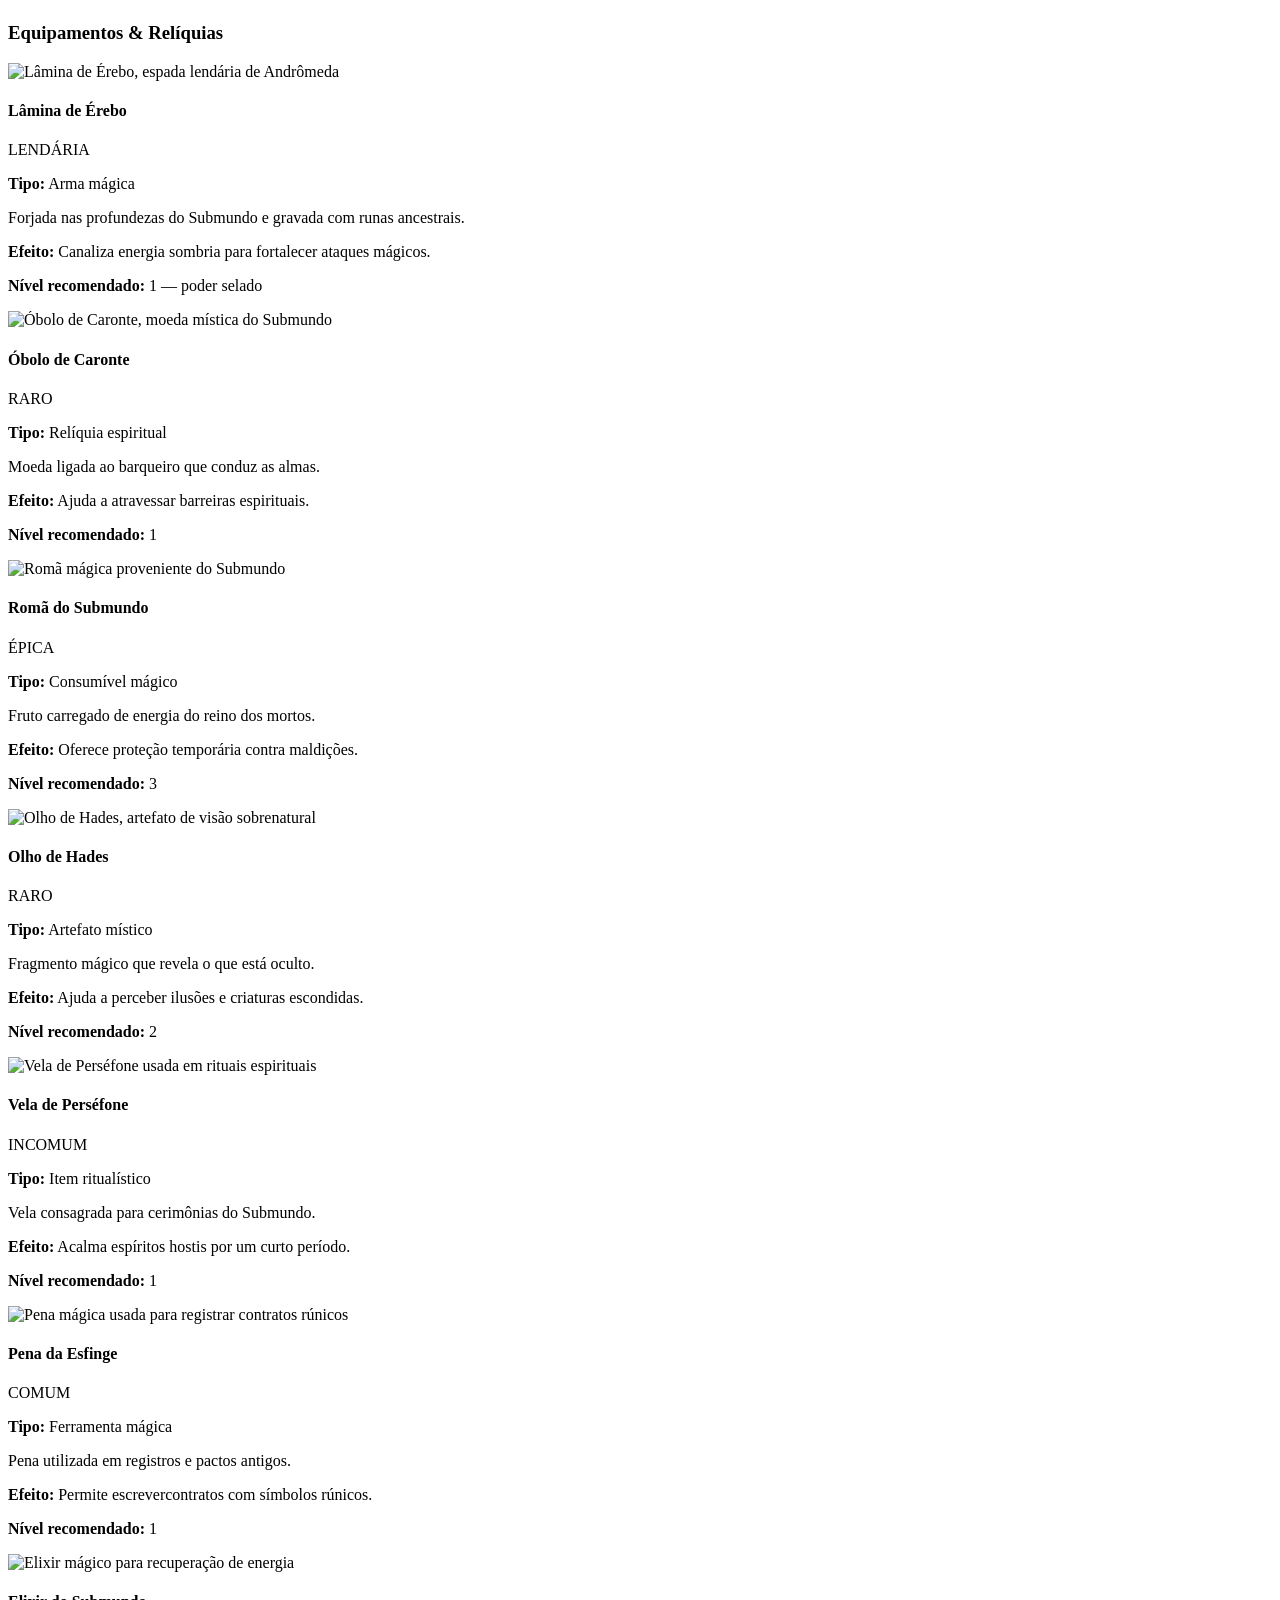
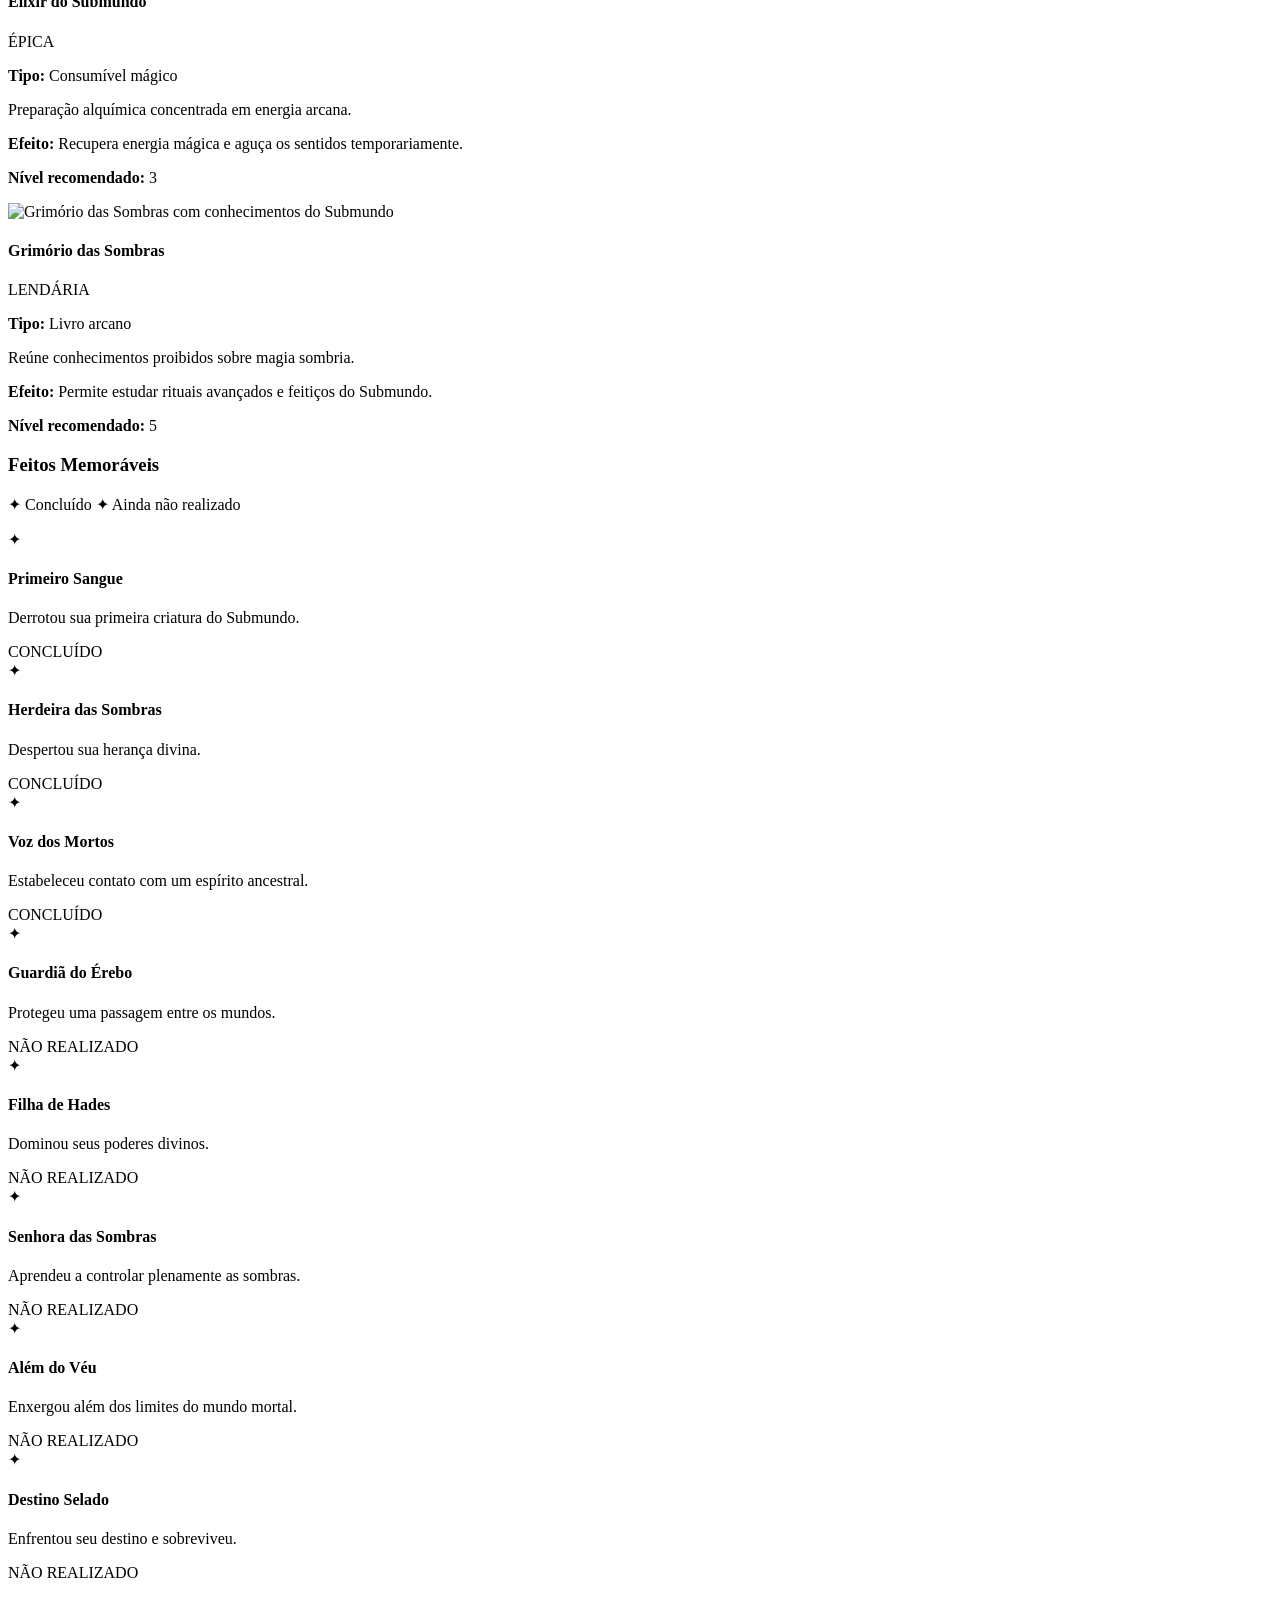
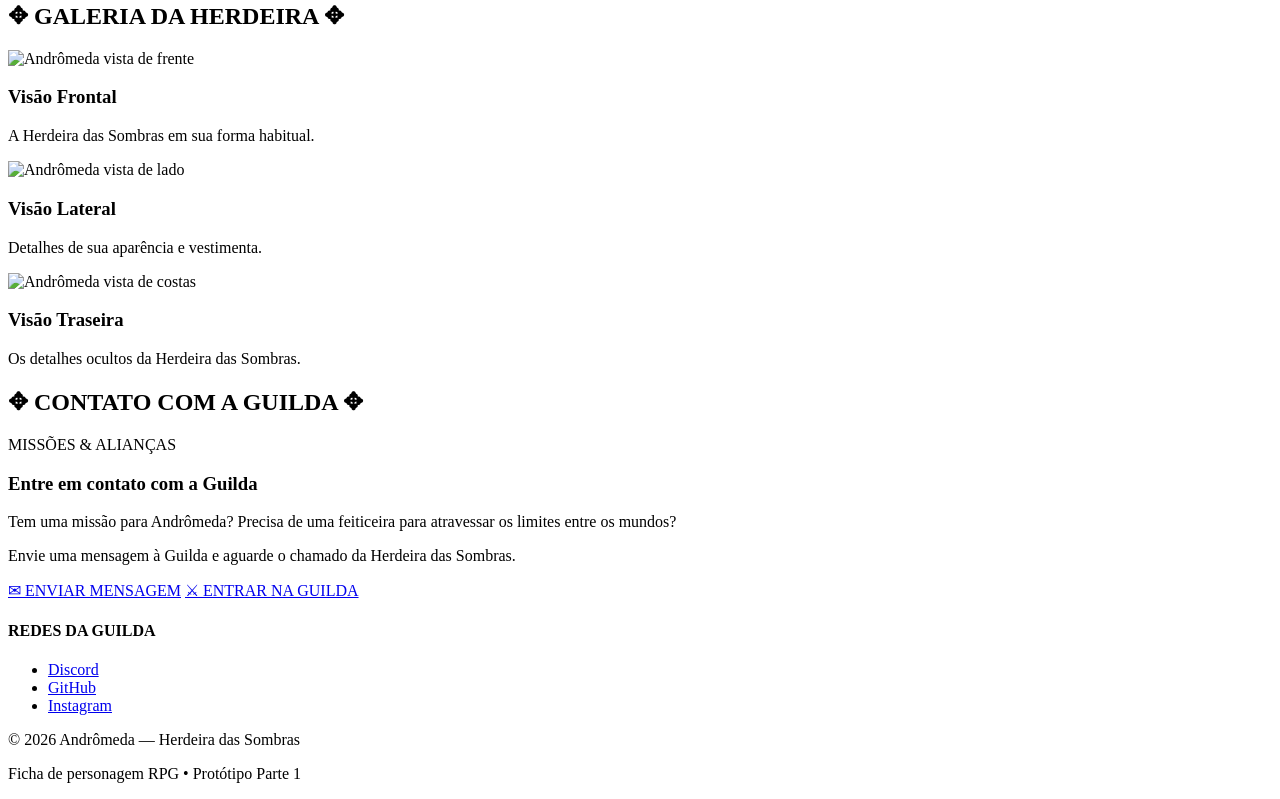
==== commit b4aad358: "Add files via upload" ====
--- a/index.html
+++ b/index.html
@@ -21,7 +21,7 @@
     <header>
         <a href="#inicio" class="titulo">ANDRÔMEDA</a>
 
-        <!-- Navegação principal usando Flexbox no CSS -->
+        <!-- Navegação principal  -->
         <nav aria-label="Navegação principal">
             <a href="#sobre">SOBRE</a>
             <a href="#atributos">ATRIBUTOS</a>
@@ -34,10 +34,9 @@
 
     <main>
 
-        <!-- ==================== SOBRE O HERÓI ==================== -->
+        <!-- ==================== SESSÃO SOBRE O HERÓI ==================== -->
          <section id="sobre">
-
-    <div class="sobre-grid">
+             <div class="sobre-grid">
 
         <!-- PAINEL DA IMAGEM -->
         <aside class="painel-personagem">
@@ -151,22 +150,17 @@
 
         <!-- ==================== ATRIBUTOS & HABILIDADES ==================== -->
         <section id="atributos" class="secao">
-
             <div class="titulo-secao">
                 <span></span>
                 <h2>✥ ATRIBUTOS &amp; HABILIDADES ✥</h2>
                 <span></span>
             </div>
-
             <div class="conteudo-atributos">
-
-                <!-- Atributos -->
+                <!------------ Atributos --------------------------->
                 <article class="atributos-basicos">
                     <h3>Atributos Básicos</h3>
-
                     <div class="lista-atributos">
-
-                        <div class="status">
+                       <div class="status">
                             <div class="status-topo">
                                 <span>FORÇA</span>
                                 <strong>10/20</strong>
@@ -175,7 +169,6 @@
                                 <div class="barra-preenchida" style="width: 50%;"></div>
                             </div>
                         </div>
-
                         <div class="status">
                             <div class="status-topo">
                                 <span>DESTREZA</span>
@@ -185,7 +178,6 @@
                                 <div class="barra-preenchida" style="width: 70%;"></div>
                             </div>
                         </div>
-
                         <div class="status">
                             <div class="status-topo">
                                 <span>CONSTITUIÇÃO</span>
@@ -195,7 +187,6 @@
                                 <div class="barra-preenchida" style="width: 70%;"></div>
                             </div>
                         </div>
-
                         <div class="status">
                             <div class="status-topo">
                                 <span>INTELIGÊNCIA</span>
@@ -205,7 +196,6 @@
                                 <div class="barra-preenchida" style="width: 50%;"></div>
                             </div>
                         </div>
-
                         <div class="status">
                             <div class="status-topo">
                                 <span>SABEDORIA</span>
@@ -215,7 +205,6 @@
                                 <div class="barra-preenchida" style="width: 60%;"></div>
                             </div>
                         </div>
-
                         <div class="status">
                             <div class="status-topo">
                                 <span>CARISMA</span>
@@ -228,22 +217,14 @@
 
                     </div>
                 </article>
-
-
-                <!-- Habilidades -->
+                <!------- Habilidades -------------->
                 <article class="habilidades">
                     <h3>Feitiços &amp; Habilidades</h3>
-
                     <div class="lista-habilidades">
-
-                        <article class="habilidade">
+                       <article class="habilidade">
                             <div class="icone">
-                                <img
-                                    src="imagens/habilidades/passo_sombra.png"
-                                    alt="Ícone da habilidade Passo pelas Sombras"
-                                >
-                            </div>
-
+                                <img src="imagens/habilidades/passo_sombra.png" alt="Ícone da habilidade Passo pelas Sombras"  >
+                            </div>
                             <div class="descricao-habilidade">
                                 <h4>Passo pelas Sombras</h4>
                                 <p>
@@ -252,16 +233,10 @@
                                 </p>
                             </div>
                         </article>
-
-
                         <article class="habilidade">
                             <div class="icone">
-                                <img
-                                    src="imagens/habilidades/sussuro_mortos.png"
-                                    alt="Ícone da habilidade Sussurro dos Mortos"
-                                >
-                            </div>
-
+                                <img src="imagens/habilidades/sussuro_mortos.png" alt="Ícone da habilidade Sussurro dos Mortos">
+                            </div>
                             <div class="descricao-habilidade">
                                 <h4>Sussurro dos Mortos</h4>
                                 <p>
@@ -270,8 +245,6 @@
                                 </p>
                             </div>
                         </article>
-
-
                         <article class="habilidade">
                             <div class="icone">
                                 <img
@@ -279,7 +252,6 @@
                                     alt="Ícone da habilidade Visão do Submundo"
                                 >
                             </div>
-
                             <div class="descricao-habilidade">
                                 <h4>Visão do Submundo</h4>
                                 <p>
@@ -288,8 +260,6 @@
                                 </p>
                             </div>
                         </article>
-
-
                         <article class="habilidade">
                             <div class="icone">
                                 <img
@@ -306,8 +276,6 @@
                                 </p>
                             </div>
                         </article>
-
-
                         <article class="habilidade">
                             <div class="icone">
                                 <img
@@ -315,7 +283,6 @@
                                     alt="Ícone da habilidade Manipulação das Sombras"
                                 >
                             </div>
-
                             <div class="descricao-habilidade">
                                 <h4>Manipulação das Sombras</h4>
                                 <p>
@@ -324,183 +291,226 @@
                                 </p>
                             </div>
                         </article>
-
-                    </div>
-                </article>
-
+                    </div>
+                </article>
             </div>
         </section>
 
 
-        <!-- ==================== INVENTÁRIO & CONQUISTAS ==================== -->
-        <section id="inventario" class="secao">
-
+  <!-- ==================== INVENTÁRIO & CONQUISTAS ==================== -->
+       <section id="inventario" class="secao">
             <div class="titulo-secao">
-                <span></span>
-                <h2>✥ INVENTÁRIO &amp; CONQUISTAS ✥</h2>
-                <span></span>
-            </div>
-
-
-            <!-- Equipamentos -->
-            <div class="equipamentos">
-                <h3>Equipamentos &amp; Relíquias</h3>
-
-                <div class="lista-itens">
-
-                    <article class="item">
-                        <img src="imagens/itens/lamina_erebo.png" alt="Imagem da Lâmina de Érebo">
-                        <div class="info-item">
-                            <h4>Lâmina de Érebo</h4>
-                            <span class="raridade lendaria">LENDÁRIA</span>
-                            <p>Forjada nas profundezas das trevas.</p>
-                        </div>
-                    </article>
-
-                    <article class="item">
-                        <img src="imagens/itens/obolo_caronte.png" alt="Imagem do Óbolo de Caronte">
-                        <div class="info-item">
-                            <h4>Óbolo de Caronte</h4>
-                            <span class="raridade raro">RARO</span>
-                            <p>Permite atravessar barreiras espirituais.</p>
-                        </div>
-                    </article>
-
-                    <article class="item destaque">
-                        <img src="imagens/itens/roma.png" alt="Imagem da Romã do Submundo">
-                        <div class="info-item">
-                            <h4>Romã do Submundo</h4>
-                            <span class="raridade epica">ÉPICA</span>
-                            <p>Concede proteção contra maldições.</p>
-                        </div>
-                    </article>
-
-                    <article class="item">
-                        <img src="imagens/itens/olho_hades.png" alt="Imagem do Olho de Hades">
-                        <div class="info-item">
-                            <h4>Olho de Hades</h4>
-                            <span class="raridade raro">RARO</span>
-                            <p>Revela ilusões e criaturas ocultas.</p>
-                        </div>
-                    </article>
-
-                    <article class="item">
-                        <img src="imagens/itens/vela_persefone.png" alt="Imagem da Vela de Perséfone">
-                        <div class="info-item">
-                            <h4>Vela de Perséfone</h4>
-                            <span class="raridade incomum">INCOMUM</span>
-                            <p>Acalma espíritos hostis temporariamente.</p>
-                        </div>
-                    </article>
-
-                    <article class="item">
-                        <img src="imagens/itens/pena_esfinge.png" alt="Imagem da Pena da Esfinge">
-                        <div class="info-item">
-                            <h4>Pena da Esfinge</h4>
-                            <span class="raridade comum">COMUM</span>
-                            <p>Usada para contratos rúnicos.</p>
-                        </div>
-                    </article>
-
-                    <article class="item">
-                        <img src="imagens/itens/elixires.png" alt="Imagem do Elixir">
-                        <div class="info-item">
-                            <h4>Elixir</h4>
-                            <span class="raridade epica">ÉPICA</span>
-                            <p>Recupera energia e fortalece os sentidos.</p>
-                        </div>
-                    </article>
-
-                    <article class="item">
-                        <img src="imagens/itens/grimorio.png" alt="Imagem do Grimório das Sombras">
-                        <div class="info-item">
-                            <h4>Grimório das Sombras</h4>
-                            <span class="raridade lendaria">LENDÁRIA</span>
-                            <p>Contém conhecimentos proibidos do Submundo.</p>
-                        </div>
-                    </article>
-
-                </div>
-            </div>
-
-
-            <!-- Conquistas -->
-        <!-- ==================== FEITOS MEMORÁVEIS ==================== -->
-<div class="conquistas">
-
-    <h3>Feitos Memoráveis</h3>
-
-    <div class="lista-conquistas">
-
-        <article class="conquista">
-            <div class="medalha">🏅</div>
-            <div class="info-conquista">
-                <h4>Primeiro Sangue</h4>
-                <p>Derrotou sua primeira criatura do Submundo.</p>
-            </div>
+              <span></span>
+              <h2>✥ INVENTÁRIO &amp; CONQUISTAS ✥</h2>
+              <span></span>
+            </div>
+            <div class="inventario-layout">
+
+        <!-- EQUIPAMENTOS E RELÍQUIAS -->
+           <article class="equipamentos">
+                 <h3>Equipamentos &amp; Relíquias</h3>
+                 <div class="lista-itens">
+                     <article class="item destaque">
+                         <img src="imagens/itens/lamina_erebo.png" alt="Lâmina de Érebo, espada lendária de Andrômeda" loading="lazy">
+                         <div class="info-item">
+                             <h4>Lâmina de Érebo</h4>
+                             <span class="raridade lendaria">LENDÁRIA</span>
+                             <p class="tipo-item"> <strong>Tipo:</strong> Arma mágica</p>
+                             <p>Forjada nas profundezas do Submundo e gravada com runas ancestrais.</p>
+                             <p>
+                                  <strong>Efeito:</strong> Canaliza energia sombria
+                                  para fortalecer ataques mágicos.
+                             </p>
+                             <p class="nivel-item">
+                                 <strong>Nível recomendado:</strong> 1 — poder selado
+                             </p>
+                          </div>
+                     </article>
+                     <article class="item">
+                          <img src="imagens/itens/obolo_caronte.png" alt="Óbolo de Caronte, moeda mística do Submundo" loading="lazy">
+                          <div class="info-item">
+                             <h4>Óbolo de Caronte</h4>
+                             <span class="raridade raro">RARO</span>
+                             <p class="tipo-item"> <strong>Tipo:</strong> Relíquia espiritual</p>
+                             <p>Moeda ligada ao barqueiro que conduz as almas.</p>
+                             <p>
+                                 <strong>Efeito:</strong> Ajuda a atravessar
+                                 barreiras espirituais.
+                             </p>
+                             <p class="nivel-item"><strong>Nível recomendado:</strong> 1</p>
+                          </div>
+                     </article>
+                     <article class="item">
+                         <img src="imagens/itens/roma.png" alt="Romã mágica proveniente do Submundo" loading="lazy">
+                         <div class="info-item">
+                             <h4>Romã do Submundo</h4>
+                             <span class="raridade epica">ÉPICA</span>
+                              <p class="tipo-item"><strong>Tipo:</strong> Consumível mágico</p>
+                              <p>Fruto carregado de energia do reino dos mortos.</p>
+                              <p>
+                                 <strong>Efeito:</strong> Oferece proteção temporária
+                                 contra maldições.
+                             </p>
+                             <p class="nivel-item">
+                                 <strong>Nível recomendado:</strong> 3
+                             </p>
+                         </div>
+                     </article>
+                     <article class="item">
+                         <img src="imagens/itens/olho_hades.png" alt="Olho de Hades, artefato de visão sobrenatural" loading="lazy">
+                         <div class="info-item">
+                             <h4>Olho de Hades</h4>
+                             <span class="raridade raro">RARO</span>
+                             <p class="tipo-item"> <strong>Tipo:</strong> Artefato místico</p>
+                             <p>Fragmento mágico que revela o que está oculto.</p>
+                             <p><strong>Efeito:</strong> Ajuda a perceber ilusões e criaturas escondidas.</p>
+                             <p class="nivel-item">
+                                 <strong>Nível recomendado:</strong> 2
+                              </p>
+                         </div>
+                      </article>
+                     <article class="item">
+                          <img src="imagens/itens/vela_persefone.png" alt="Vela de Perséfone usada em rituais espirituais" loading="lazy">
+                           <div class="info-item">
+                             <h4>Vela de Perséfone</h4>
+                             <span class="raridade incomum">INCOMUM</span>
+                             <p class="tipo-item"><strong>Tipo:</strong> Item ritualístico</p>
+                             <p>Vela consagrada para cerimônias do Submundo.</p>
+                             <p><strong>Efeito:</strong> Acalma espíritos hostis por um curto período.</p>
+                             <p class="nivel-item"><strong>Nível recomendado:</strong> 1</p>
+                         </div>
+                     </article>
+                     <article class="item">
+                          <img src="imagens/itens/pena_esfinge.png" alt="Pena mágica usada para registrar contratos rúnicos" loading="lazy">
+                          <div class="info-item">
+                             <h4>Pena da Esfinge</h4>
+                             <span class="raridade comum">COMUM</span>
+                             <p class="tipo-item"><strong>Tipo:</strong> Ferramenta mágica</p>
+                             <p> Pena utilizada em registros e pactos antigos.</p>
+                             <p><strong>Efeito:</strong> Permite escrevercontratos com símbolos rúnicos.</p>
+                             <p class="nivel-item">
+                                  <strong>Nível recomendado:</strong> 1
+                             </p>
+                         </div>
+                     </article>
+                     <article class="item">
+                         <img src="imagens/itens/elixires.png" alt="Elixir mágico para recuperação de energia"loading="lazy">
+                         <div class="info-item">
+                             <h4>Elixir do Submundo</h4>
+                             <span class="raridade epica">ÉPICA</span>
+                             <p class="tipo-item">
+                                 <strong>Tipo:</strong> Consumível mágico
+                             </p>
+                             <p>Preparação alquímica concentrada em energia arcana. </p>
+                             <p>
+                                 <strong>Efeito:</strong> Recupera energia mágica
+                                 e aguça os sentidos temporariamente.
+                             </p>
+                             <p class="nivel-item">
+                             <strong>Nível recomendado:</strong> 3
+                             </p>
+                          </div>
+                     </article>
+                     <article class="item">
+                         <img src="imagens/itens/grimorio.png"alt="Grimório das Sombras com conhecimentos do Submundo"loading="lazy">
+                         <div class="info-item">
+                             <h4>Grimório das Sombras</h4>
+                             <span class="raridade lendaria">LENDÁRIA</span>
+                             <p class="tipo-item"><strong>Tipo:</strong> Livro arcano</p>
+                             <p>Reúne conhecimentos proibidos sobre magia sombria.</p>
+                             <p>
+                                 <strong>Efeito:</strong> Permite estudar rituais
+                                  avançados e feitiços do Submundo.
+                             </p>
+                             <p class="nivel-item">
+                                 <strong>Nível recomendado:</strong> 5
+                             </p>  
+                         </div>
+                     </article>
+                 </div>
         </article>
 
-        <article class="conquista">
-            <div class="medalha">🏅</div>
-            <div class="info-conquista">
-                <h4>Herdeira das Sombras</h4>
-                <p>Despertou sua herança divina.</p>
-            </div>
-        </article>
-
-        <article class="conquista">
-            <div class="medalha">🏅</div>
-            <div class="info-conquista">
-                <h4>Voz dos Mortos</h4>
-                <p>Estabeleceu contato com um espírito ancestral.</p>
-            </div>
-        </article>
-
-        <article class="conquista">
-            <div class="medalha">🏅</div>
-            <div class="info-conquista">
-                <h4>Guardiã do Érebo</h4>
-                <p>Protegeu uma passagem entre os mundos.</p>
-            </div>
-        </article>
-
-        <article class="conquista">
-            <div class="medalha">🏅</div>
-            <div class="info-conquista">
-                <h4>Filha de Hades</h4>
-                <p>Dominou seus poderes divinos.</p>
-            </div>
-        </article>
-
-        <article class="conquista">
-            <div class="medalha">🏅</div>
-            <div class="info-conquista">
-                <h4>Senhora das Sombras</h4>
-                <p>Aprendeu a controlar as sombras.</p>
-            </div>
-        </article>
-
-        <article class="conquista">
-            <div class="medalha">🏅</div>
-            <div class="info-conquista">
-                <h4>Além do Véu</h4>
-                <p>Enxergou além do mundo mortal.</p>
-            </div>
-        </article>
-
-        <article class="conquista">
-            <div class="medalha">🏅</div>
-            <div class="info-conquista">
-                <h4>Destino Selado</h4>
-                <p>Enfrentou seu destino e sobreviveu.</p>
-            </div>
-        </article>
-
-    </div>
-
-</div>
-
-
+        <!-- FEITOS MEMORÁVEIS -->
+        <aside class="conquistas">
+            <h3>Feitos Memoráveis</h3>
+            <p class="legenda-conquistas">
+                <span class="indicador-concluido">✦</span>
+                Concluído
+                <span class="indicador-bloqueado">✦</span>
+                Ainda não realizado
+            </p>
+            <div class="lista-conquistas">
+                <article class="conquista concluida">
+                    <div class="medalha" aria-hidden="true">✦</div>
+                    <div class="info-conquista">
+                        <h4>Primeiro Sangue</h4>
+                        <p>Derrotou sua primeira criatura do Submundo.</p>
+                        <span class="estado-conquista">CONCLUÍDO</span>
+                    </div>
+               </article>
+               <article class="conquista concluida">
+                    <div class="medalha" aria-hidden="true">✦</div>
+                    <div class="info-conquista">
+                        <h4>Herdeira das Sombras</h4>
+                        <p>Despertou sua herança divina.</p>
+                        <span class="estado-conquista">CONCLUÍDO</span>
+                    </div>
+                </article>
+                <article class="conquista concluida">
+                    <div class="medalha" aria-hidden="true">✦</div>
+                    <div class="info-conquista">
+                        <h4>Voz dos Mortos</h4>
+                        <p>Estabeleceu contato com um espírito ancestral.</p>
+                        <span class="estado-conquista">CONCLUÍDO</span>
+                    </div>
+                </article>
+                <article class="conquista bloqueada">
+                    <div class="medalha" aria-hidden="true">✦</div>
+
+                    <div class="info-conquista">
+                        <h4>Guardiã do Érebo</h4>
+                        <p>Protegeu uma passagem entre os mundos.</p>
+                        <span class="estado-conquista">NÃO REALIZADO</span>
+                    </div>
+                </article>
+                <article class="conquista bloqueada">
+                    <div class="medalha" aria-hidden="true">✦</div>
+                    <div class="info-conquista">
+                        <h4>Filha de Hades</h4>
+                        <p>Dominou seus poderes divinos.</p>
+                        <span class="estado-conquista">NÃO REALIZADO</span>
+                    </div>
+                </article>
+                <article class="conquista bloqueada">
+                    <div class="medalha" aria-hidden="true">✦</div>
+                    <div class="info-conquista">
+                        <h4>Senhora das Sombras</h4>
+                        <p>Aprendeu a controlar plenamente as sombras.</p>
+                        <span class="estado-conquista">NÃO REALIZADO</span>
+                    </div>
+                </article>
+                <article class="conquista bloqueada">
+                    <div class="medalha" aria-hidden="true">✦</div>
+
+                    <div class="info-conquista">
+                        <h4>Além do Véu</h4>
+                        <p>Enxergou além dos limites do mundo mortal.</p>
+                        <span class="estado-conquista">NÃO REALIZADO</span>
+                    </div>
+                </article>
+                <article class="conquista bloqueada">
+                    <div class="medalha" aria-hidden="true">✦</div>
+
+                    <div class="info-conquista">
+                        <h4>Destino Selado</h4>
+                        <p>Enfrentou seu destino e sobreviveu.</p>
+                        <span class="estado-conquista">NÃO REALIZADO</span>
+                    </div>
+                </article>
+            </div>
+        </aside>
+      </div>
+    </section>
         <!-- ==================== GALERIA ==================== -->
         <section id="galeria" class="secao">
 
@@ -577,7 +587,7 @@
 
                     <ul>
                         <li><a href="#" target="_blank" rel="noopener noreferrer">Discord</a></li>
-                        <li><a href="#" target="_blank" rel="noopener noreferrer">GitHub</a></li>
+                        <li><a href="https://github.com/juliadias-dev" target="_blank" rel="noopener noreferrer">GitHub</a></li>
                         <li><a href="#" target="_blank" rel="noopener noreferrer">Instagram</a></li>
                     </ul>
                 </div>
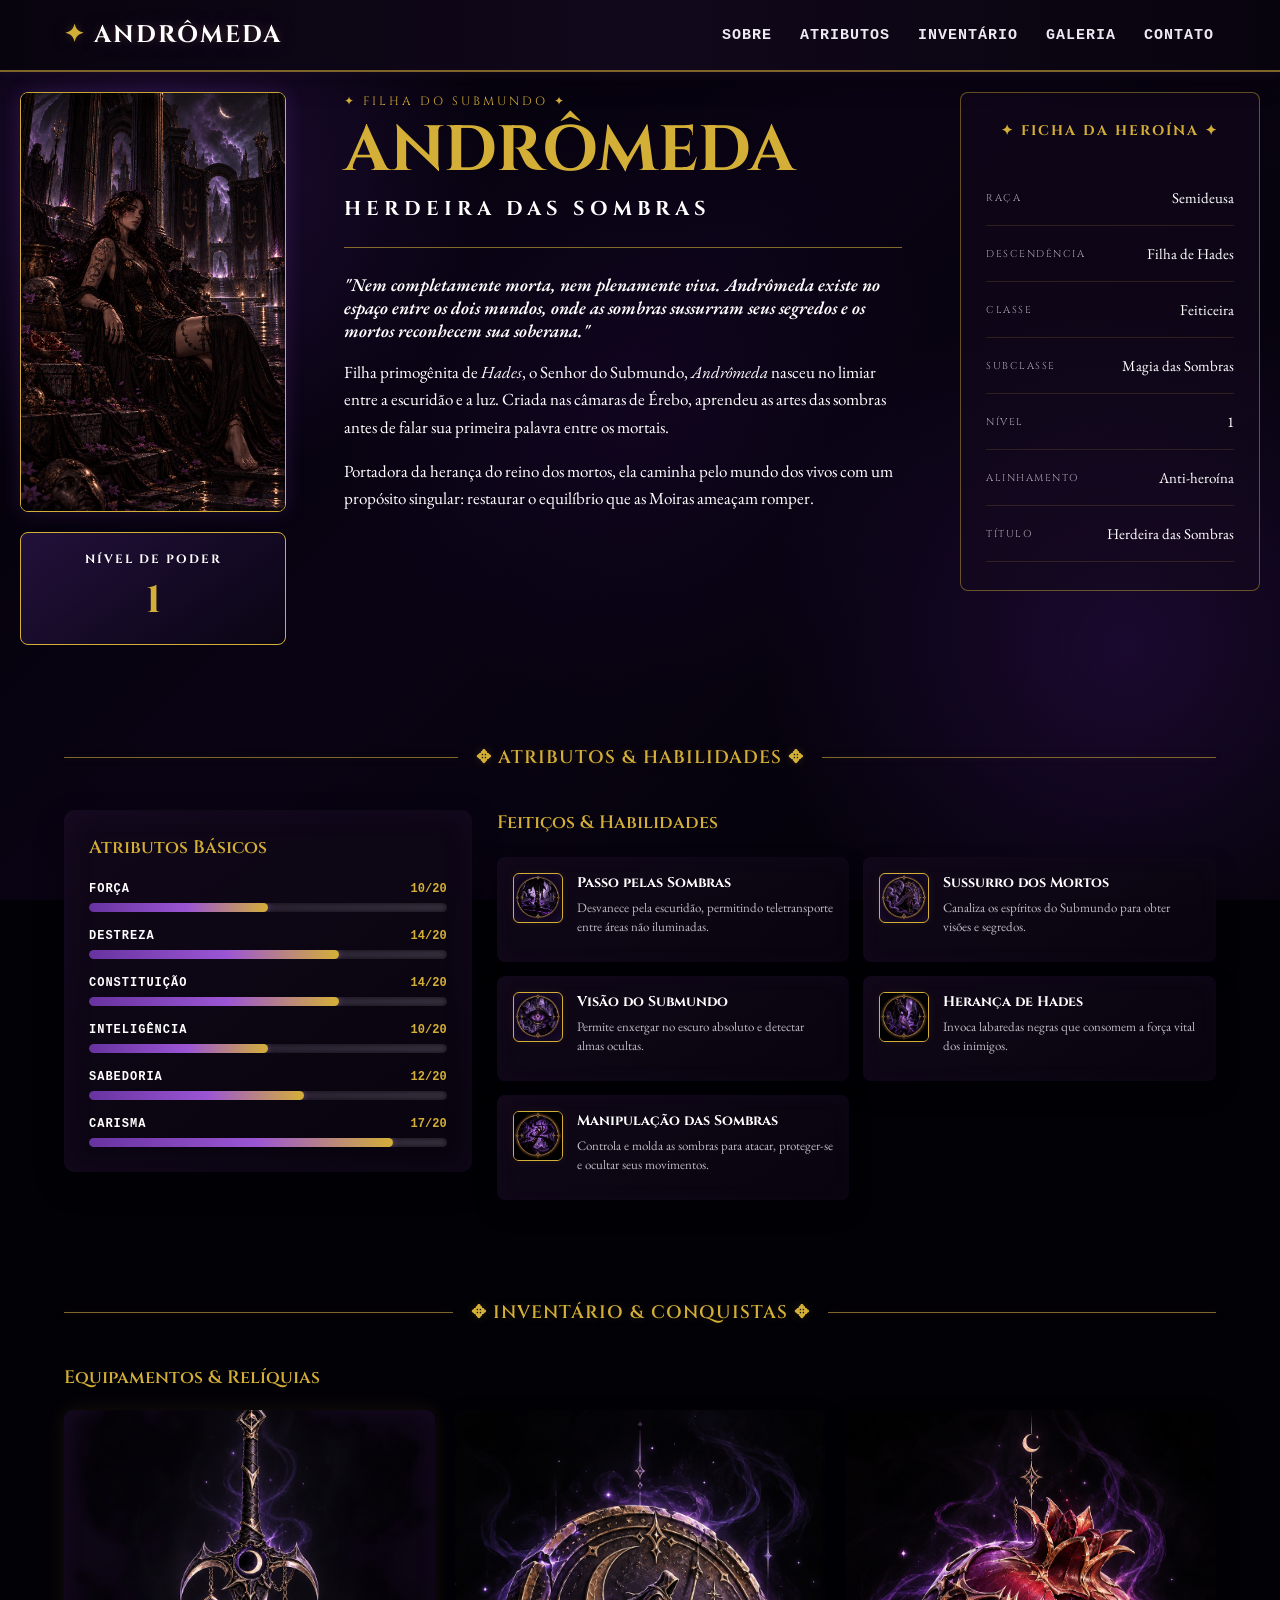
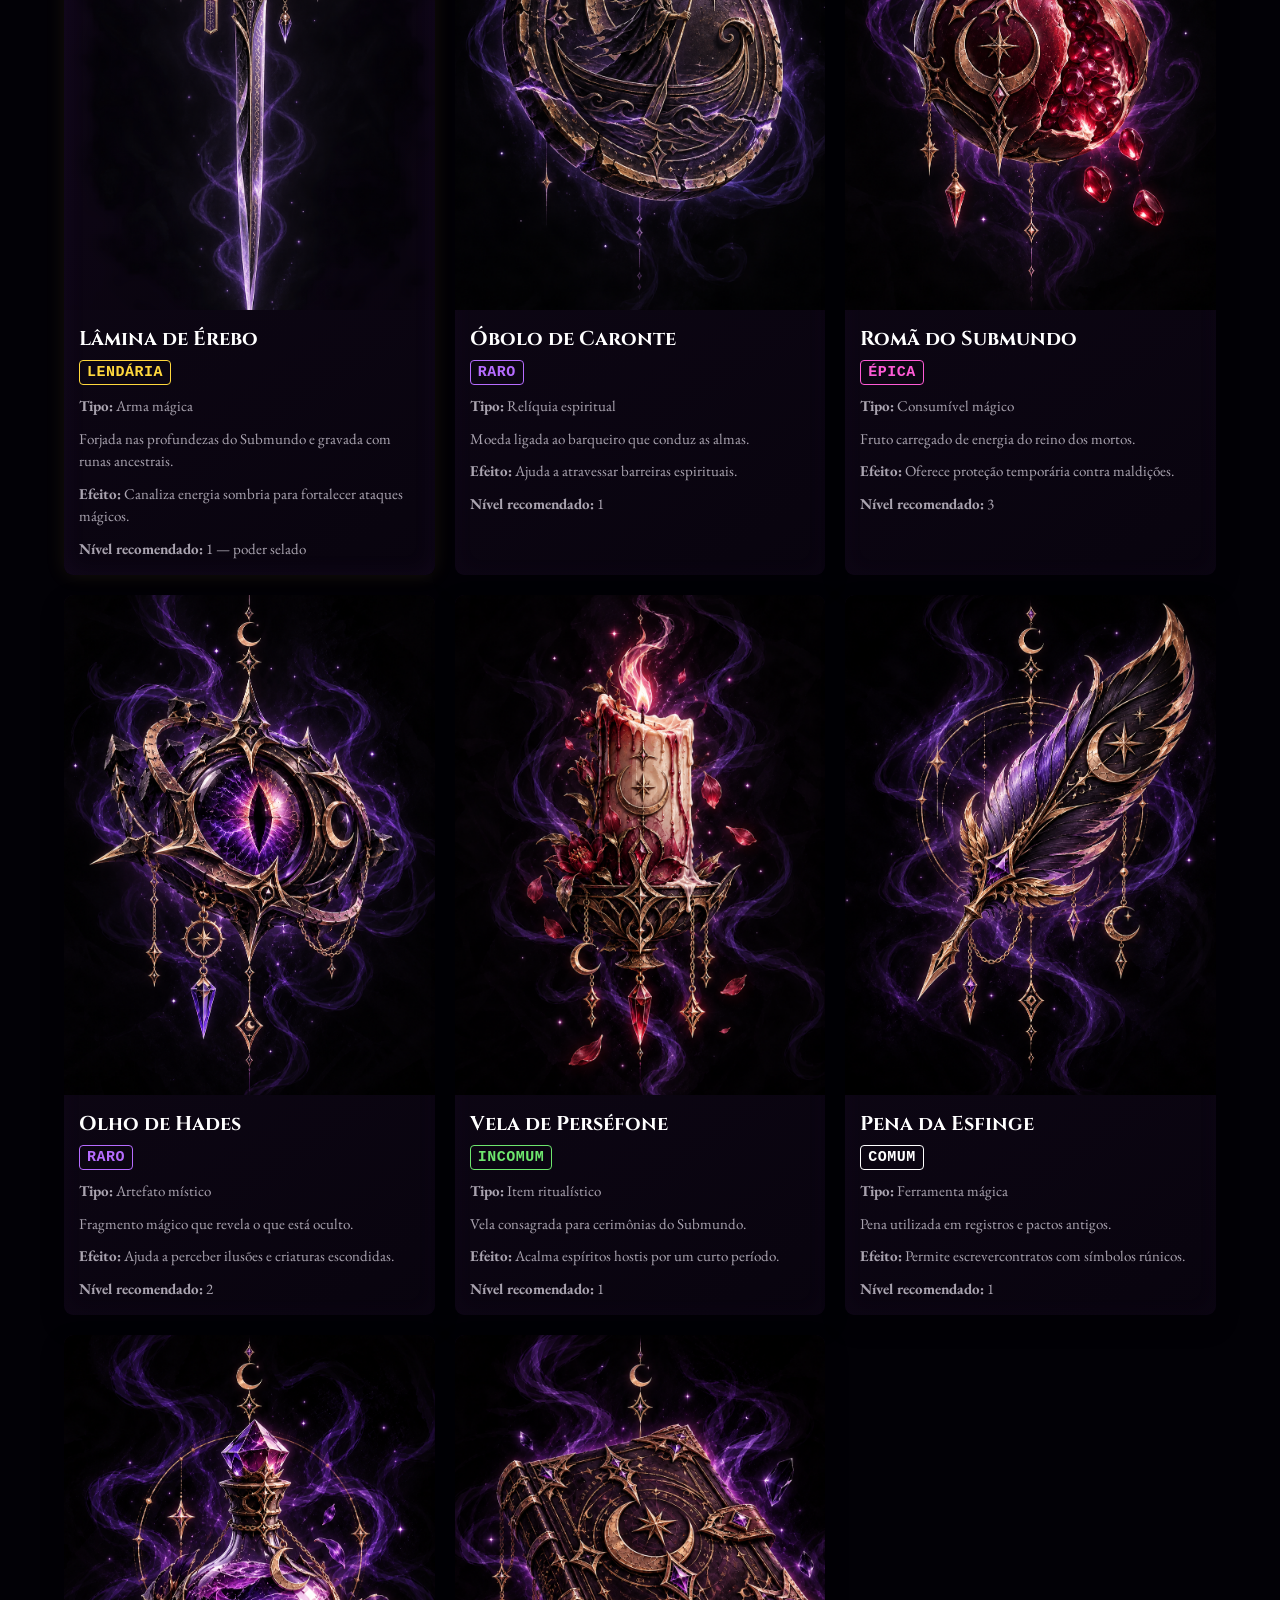
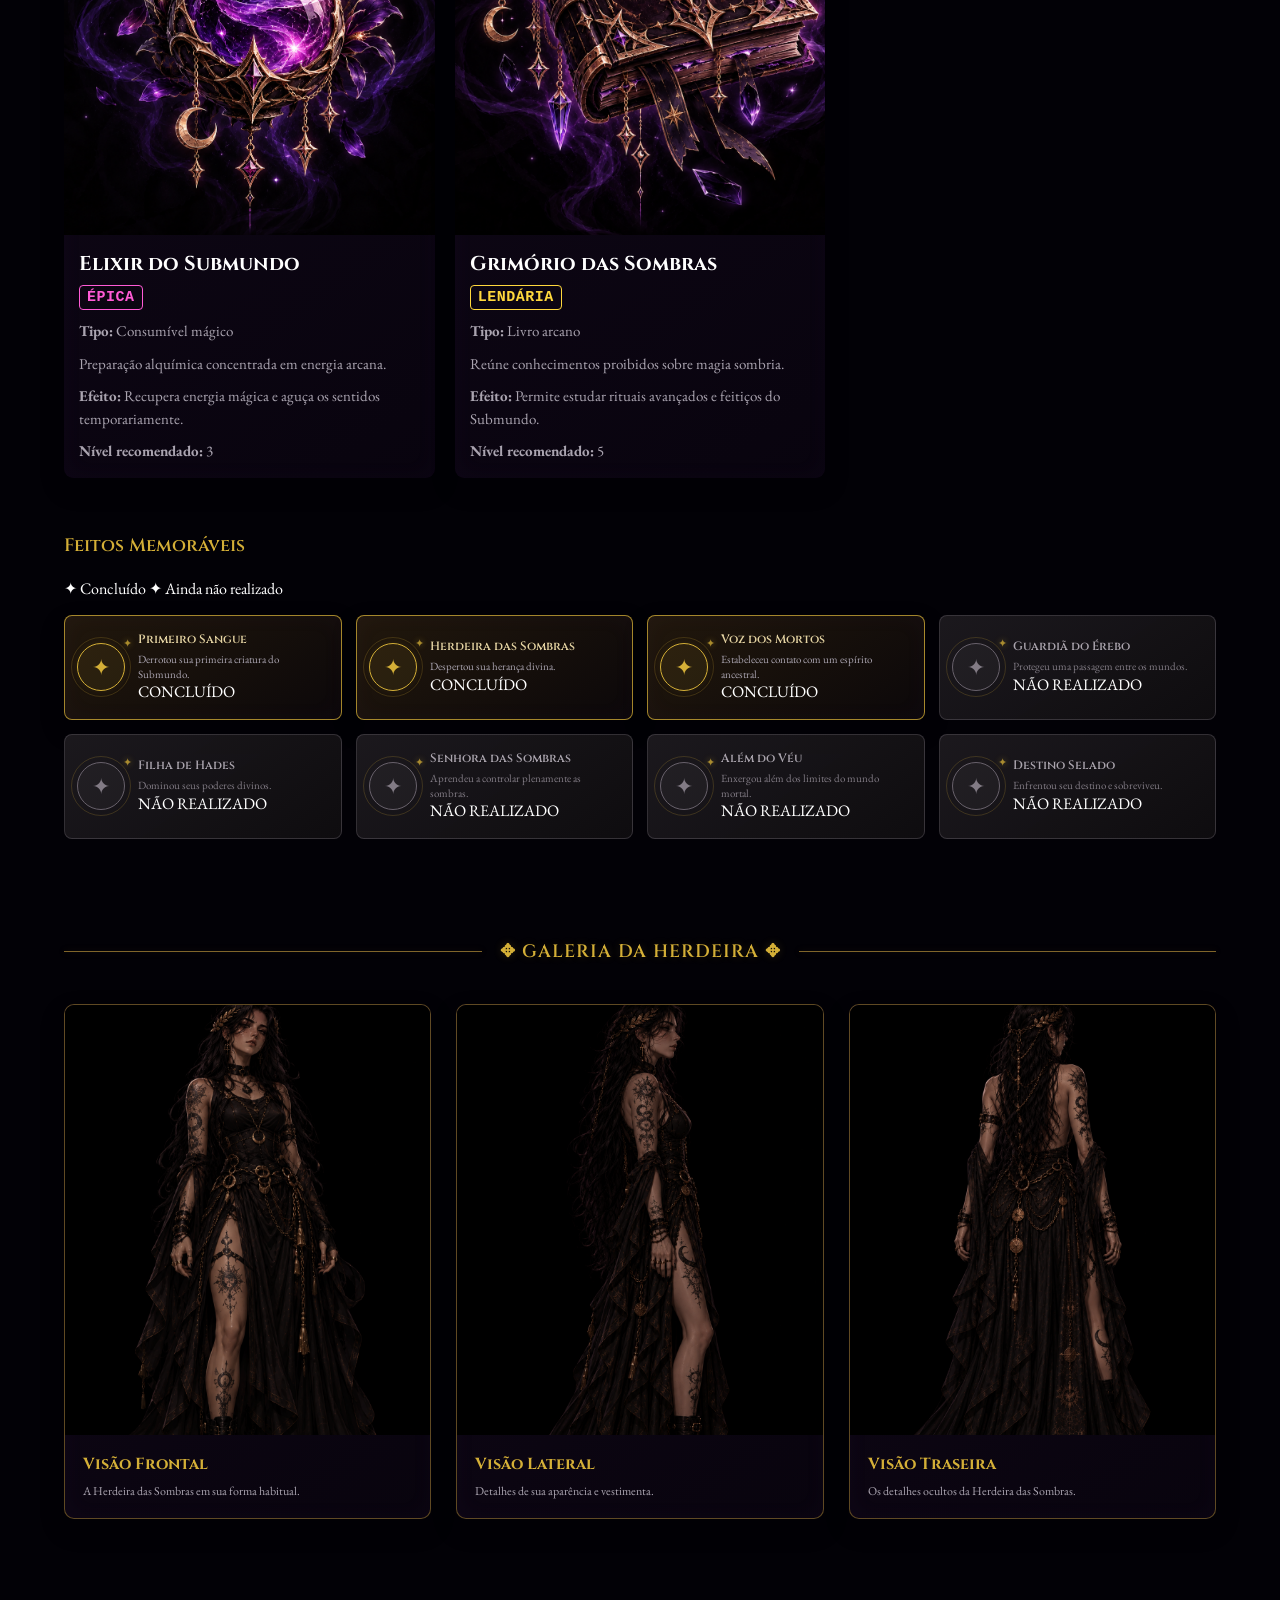
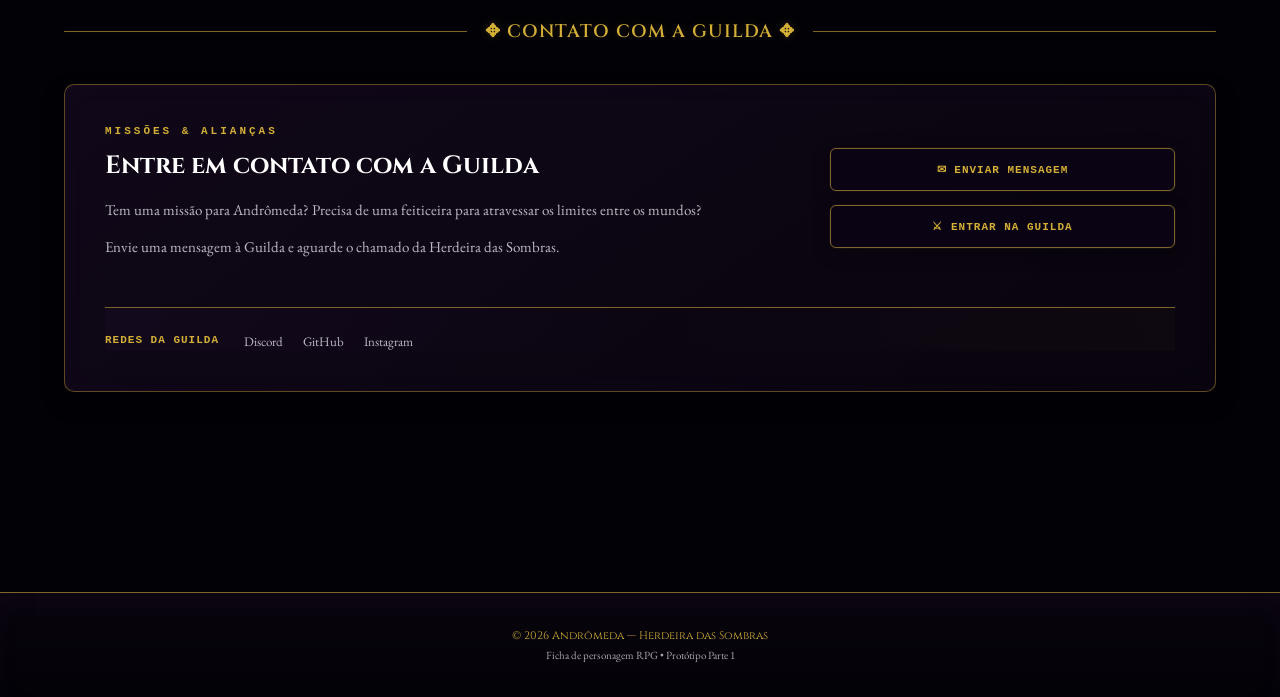
==== commit 73f6309e: "Add files via upload" ====
--- a/index.html
+++ b/index.html
@@ -523,7 +523,7 @@
             <div class="galeria">
 
                 <article class="foto-galeria">
-                    <img src="imagens/fremte _png.png" alt="Andrômeda vista de frente">
+                    <img src="imagens/andromeda_fontal_png.png" alt="Andrômeda vista de frente">
                     <div class="legenda-galeria">
                         <h3>Visão Frontal</h3>
                         <p>A Herdeira das Sombras em sua forma habitual.</p>
--- a/css/style.css
+++ b/css/style.css
@@ -0,0 +1,2048 @@
+
+/* =========================
+   VARIÁVEIS DE IDENTIDADE
+   ========================= */
+/* Define variáveis reutilizáveis de cores, largura máxima e duração das animações. */
+:root {
+    --preto: #030207;
+    --preto-card: #0f0a14;
+    --preto-header: #08060b;
+
+    --roxo: #8d4dcc;
+    --roxo-escuro: #090313;
+    --roxo-claro: #b66cff;
+
+    --dourado: #d4af37;
+    --dourado-escuro: #80652a;
+
+    --branco: #ffffff;
+    --cinza: #aaa4b0;
+    --cinza-claro: #bdb8c2;
+    --barra-vazia: #352d3d;
+
+    --largura: 1200px;
+    --transicao: 0.25s ease;
+}
+
+
+/* =========================RESET BÁSICO========================= */
+* {
+    box-sizing: border-box;
+}
+
+/* Configura a rolagem suave e o espaço superior ao navegar para âncoras. */
+html {
+    scroll-behavior: smooth;
+    scroll-padding-top: 90px;
+}
+
+/* Define o fundo geral, as cores do texto e a fonte padrão da página. */
+body {
+    margin: 0;
+    min-height: 100vh;
+
+    color: var(--branco);
+    background-color: var(--preto);
+
+    background-image:
+        radial-gradient(
+            ellipse at 15% 20%,
+            rgba(105, 35, 180, 0.55) 0%,
+            rgba(70, 20, 120, 0.35) 20%,
+            transparent 45%
+        ),
+        radial-gradient(
+            ellipse at 85% 75%,
+            rgba(115, 40, 190, 0.50) 0%,
+            rgba(75, 20, 130, 0.30) 25%,
+            transparent 50%
+        ),
+        radial-gradient(
+            ellipse at 50% 50%,
+            rgba(65, 20, 100, 0.25) 0%,
+            transparent 55%
+        ),
+        linear-gradient(
+            120deg,
+            #020107,
+            #090313,
+            #030207
+        );
+
+    background-attachment: fixed;
+
+    font-family: "EB Garamond", Georgia, serif;
+}
+
+/* Impede que imagens ultrapassem a largura do elemento que as contém. */
+img {
+    max-width: 100%;
+}
+
+/* Mantém os links com a cor do texto ao redor, salvo quando outra regra muda isso. */
+a {
+    color: inherit;
+}
+
+
+/* =========================CABEÇALHO ========================= */
+header {
+    position: sticky;
+    top: 0;
+    z-index: 100;
+
+    min-height: 72px;
+    padding: 0 5%;
+
+    display: flex;
+    align-items: center;
+    justify-content: space-between;
+    gap: 30px;
+
+    background: rgba(8, 6, 11, 0.96);
+    border-bottom: 2px solid var(--dourado-escuro);
+    backdrop-filter: blur(10px);
+}
+
+/* Estiliza o nome/logo do site no cabeçalho. */
+.titulo {
+    color: var(--branco);
+    text-decoration: none;
+
+    font-family: "Cinzel", Georgia, serif;
+    font-size: 24px;
+    font-weight: 700;
+    letter-spacing: 2px;
+
+    transition: color var(--transicao);
+}
+
+.titulo:hover,
+/* Define o destaque visível quando este elemento recebe foco pelo teclado. */
+.titulo:focus-visible {
+    color: var(--dourado);
+}
+
+
+/* =========================MENU========================= */
+nav {
+    display: flex;
+    align-items: center;
+    justify-content: flex-end;
+    flex-wrap: wrap;
+    gap: 24px;
+}
+
+/* Define aparência, espaçamento e animação dos links do menu. */
+nav a {
+    padding: 8px 2px;
+
+    color: var(--branco);
+    text-decoration: none;
+
+    font-family: "Courier New", monospace;
+    font-size: 15px;
+    font-weight: bold;
+    letter-spacing: 1px;
+
+    transition:
+        color var(--transicao),
+        transform var(--transicao);
+}
+
+nav a:hover,
+/* Define o destaque visível quando este elemento recebe foco pelo teclado. */
+nav a:focus-visible {
+    color: var(--dourado);
+    transform: translateY(-2px);
+}
+
+
+/* =========================ACESSIBILIDADE========================= */
+a:focus-visible {
+    outline: 2px solid var(--dourado);
+    outline-offset: 4px;
+}
+
+
+/* =========================ESTRUTURA GERAL========================= */
+main {
+    overflow: hidden;
+}
+
+/* Controla o espaçamento e a largura das seções principais. */
+.secao {
+    width: min(90%, var(--largura));
+    margin: 100px auto;
+}
+
+/* Estiliza pequenos textos de categoria que aparecem acima de títulos. */
+.eyebrow {
+    margin: 0 0 12px;
+
+    color: var(--dourado);
+
+    font-family: "Courier New", monospace;
+    font-size: 11px;
+    font-weight: bold;
+    letter-spacing: 3px;
+}
+
+
+
+/* =========================TÍTULOS DAS SEÇÕES========================= */
+.titulo-secao {
+    display: flex;
+    align-items: center;
+    gap: 18px;
+
+    margin-bottom: 40px;
+}
+
+/* Define a aparência e o comportamento visual do seletor indicado. */
+.titulo-secao span {
+    flex: 1;
+    height: 1px;
+    background: var(--dourado-escuro);
+}
+
+/* Define a aparência e o comportamento visual do seletor indicado. */
+.titulo-secao h2 {
+    margin: 0;
+
+    color: var(--dourado);
+
+    font-family: "Cinzel", Georgia, serif;
+    font-size: 18px;
+    font-weight: 600;
+    letter-spacing: 1px;
+
+    white-space: nowrap;
+}
+
+
+/* =========================================SOBRE O HERÓI========================================= */
+
+/* =========================================
+    PAINEL PRINCIPAL
+   ========================================= */
+
+/* Distribui as partes da seção Sobre o Herói em colunas usando CSS Grid. */
+.sobre-grid {
+    display: grid;
+    grid-template-columns: 0.9fr 1.7fr 1fr;
+    gap: 28px;
+    align-items: start;
+}
+
+
+/* =========================================
+   PAINEL DA PERSONAGEM
+   ========================================= */
+
+/* Estiliza o painel que contém a imagem e informações visuais do personagem. */
+.painel-personagem {
+    display: flex;
+    flex-direction: column;
+    gap: 20px;
+    margin:20px;
+    margin-bottom:0;
+}
+
+/* Define a área reservada à imagem principal do herói. */
+.imagem-heroi {
+    margin: 0;
+    height: 420px;/*tamanho da imagem*/
+    border: 1px solid var(--dourado);
+    border-radius: 8px;
+    overflow: hidden;
+    background: rgba(10, 5, 18, 0.8);
+    box-shadow:
+        0 0 20px rgba(141, 77, 204, 0.2),
+        inset 0 0 30px rgba(141, 77, 204, 0.08);
+}
+
+/* Controla tamanho e enquadramento da imagem principal. */
+.imagem-heroi img {
+    width: 100%;
+    height: 100%;
+    object-fit: cover;
+    display: block;
+    transition: transform 0.4s ease;
+}
+
+/* Define o efeito visual que aparece quando o cursor passa sobre este elemento. */
+.imagem-heroi:hover img {
+    transform: scale(1.05);
+}
+
+
+/* =========================================
+   NÍVEL DE PODER
+   ========================================= */
+
+/* Estiliza o cartão que mostra o nível de poder do personagem. */
+.nivel-poder {
+    padding: 18px;
+    text-align: center;
+    border: 1px solid var(--dourado);
+    border-radius: 8px;
+    background: linear-gradient(
+        145deg,
+        rgba(35, 17, 60, 0.95),
+        rgba(10, 5, 20, 0.95)
+    );
+}
+
+/* Define a aparência e o comportamento visual do seletor indicado. */
+.nivel-poder h3 {
+    margin: 0 0 8px;
+    color: var(--branco);
+    font-family: "Cinzel", Georgia, serif;
+    font-size: 12px;
+    letter-spacing: 2px;
+}
+
+/* Define a aparência e o comportamento visual do seletor indicado. */
+.nivel-poder strong {
+    color: var(--dourado);
+    font-family: "Cinzel", Georgia, serif;
+    font-size: 38px;
+}
+
+
+/* =========================================
+   CONTEÚDO CENTRAL
+   ========================================= */
+
+/* Organiza o texto biográfico e os títulos sobre o personagem. */
+.sobre-heroi {
+    padding: 20px 10px;
+}
+
+/* Define a aparência e o comportamento visual do seletor indicado. */
+.sobre-heroi .subtitulo {
+    margin: 0 0 8px;
+    color: var(--dourado);
+    font-family: "Cinzel", Georgia, serif;
+    font-size: 12px;
+    letter-spacing: 3px;
+}
+
+/* Define a aparência e o comportamento visual do seletor indicado. */
+.sobre-heroi h1 {
+    margin: 0;
+    color: var(--dourado);
+    font-family: "Cinzel", Georgia, serif;
+    font-size: clamp(42px, 5vw, 68px);
+    line-height: 1;
+}
+
+/* Define a aparência e o comportamento visual do seletor indicado. */
+.sobre-heroi h2 {
+    margin: 12px 0 25px;
+    color: var(--branco);
+    font-family: "Cinzel", Georgia, serif;
+    font-size: 20px;
+    letter-spacing: 5px;
+}
+
+/* Define a aparência e o comportamento visual do seletor indicado. */
+.sobre-heroi hr {
+    border: 0;
+    border-top: 1px solid rgba(212, 175, 55, 0.6);
+    margin: 20px 0 25px;
+}
+
+/* Define a aparência e o comportamento visual do seletor indicado. */
+.sobre-heroi p {
+    color: var(--branco);
+    font-family: "EB Garamond", Georgia, serif;
+    font-size: 17px;
+    line-height: 1.6;
+}
+
+/* Define a aparência e o comportamento visual do seletor indicado. */
+.sobre-heroi .frase {
+    color: var(--branco);
+    font-style: italic;
+    font-weight: 600;
+    font-size: 18px;
+}
+
+
+/* =========================================
+   FICHA DA HEROÍNA
+   ========================================= */
+
+/* Estiliza a ficha com os dados básicos do herói. */
+.ficha-heroi {
+    padding: 28px 25px;
+    border: 1px solid rgba(212, 175, 55, 0.45);
+    border-radius: 8px;
+    background: rgba(20, 10, 30, 0.55);
+    margin:20px;
+}
+
+/* Define a aparência e o comportamento visual do seletor indicado. */
+.ficha-heroi h2 {
+    margin: 0 0 30px;
+    color: var(--dourado);
+    font-family: "Cinzel", Georgia, serif;
+    font-size: 14px;
+    letter-spacing: 2px;
+    text-align: center;
+}
+
+/* Define a aparência e o comportamento visual do seletor indicado. */
+.ficha-heroi dl {
+    margin: 0;
+}
+
+/* Organiza cada par de informação da ficha (termo e valor). */
+.ficha-heroi dl > div {
+    display: flex;
+    justify-content: space-between;
+    align-items: center;
+    gap: 15px;
+    padding: 18px 0;
+    border-bottom: 1px solid rgba(212, 175, 55, 0.15);
+}
+
+/* Estiliza o termo/etiqueta de um dado na ficha do personagem. */
+.ficha-heroi dt {
+    color: var(--cinza);
+    font-family: "Cinzel", Georgia, serif;
+    font-size: 10px;
+    letter-spacing: 1.5px;
+}
+
+/* Estiliza o valor correspondente ao termo na ficha do personagem. */
+.ficha-heroi dd {
+    margin: 0;
+    color: var(--branco);
+    font-family: "EB Garamond", Georgia, serif;
+    font-size: 15px;
+    text-align: right;
+}
+
+
+/* =========================================
+   TABLET
+   ========================================= */
+
+/* Ajustes responsivos para telas médias, como tablets e notebooks menores. */
+@media (max-width: 1024px) {
+
+/* Distribui as partes da seção Sobre o Herói em colunas usando CSS Grid. */
+    .sobre-grid {
+        grid-template-columns: 1fr 1.5fr;
+    }
+
+/* Estiliza a ficha com os dados básicos do herói. */
+    .ficha-heroi {
+        grid-column: 1 / -1;
+    }
+
+}
+
+
+/* =========================================
+   CELULAR
+   ========================================= */
+
+/* Ajustes responsivos para celulares: reorganiza conteúdo e reduz espaços/tamanhos. */
+@media (max-width: 700px) {
+
+/* Distribui as partes da seção Sobre o Herói em colunas usando CSS Grid. */
+    .sobre-grid {
+        grid-template-columns: 1fr;
+    }
+
+/* Estiliza a ficha com os dados básicos do herói. */
+    .ficha-heroi {
+        grid-column: auto;
+    }
+
+/* Define a área reservada à imagem principal do herói. */
+    .imagem-heroi {
+        height: 450px;
+    }
+
+/* Define a aparência e o comportamento visual do seletor indicado. */
+    .sobre-heroi h1 {
+        font-size: 42px;
+    }
+
+}
+
+/* =========================ATRIBUTOS========================= */
+.conteudo-atributos {
+    display: grid;
+    grid-template-columns: minmax(280px, 0.85fr) minmax(0, 1.5fr);
+    gap: 25px;
+
+    align-items: start;
+}
+
+.atributos-basicos,
+.habilidade,
+.item,
+.conquista,
+
+/* Conquistas realizadas ficam douradas; as não realizadas ficam cinzas. */
+.lista-conquistas .conquista:nth-child(-n+3) {
+    border-color: rgba(212, 175, 55, 0.75);
+    background: linear-gradient(145deg, rgba(35, 25, 13, 0.94), rgba(12, 8, 10, 0.96));
+}
+
+/* Aplica o estilo de conquista concluída às três primeiras conquistas da lista. */
+.lista-conquistas .conquista:nth-child(-n+3) .medalha {
+    border-color: var(--dourado);
+    color: var(--dourado);
+    background: rgba(212, 175, 55, 0.08);
+    box-shadow: 0 0 9px rgba(212, 175, 55, 0.1);
+}
+
+/* Aplica o estilo de conquista concluída às três primeiras conquistas da lista. */
+.lista-conquistas .conquista:nth-child(-n+3) .info-conquista h4 {
+    color: #e4d3a2;
+}
+
+/* Aplica o estilo cinza de conquista ainda não concluída a partir da quarta conquista. */
+.lista-conquistas .conquista:nth-child(n+4) {
+    border-color: rgba(125, 119, 128, 0.32);
+    background: linear-gradient(145deg, rgba(38, 34, 39, 0.72), rgba(15, 13, 16, 0.94));
+    box-shadow: none;
+}
+
+/* Aplica o estilo cinza de conquista ainda não concluída a partir da quarta conquista. */
+.lista-conquistas .conquista:nth-child(n+4) .medalha {
+    border-color: #68616b;
+    color: #827b85;
+    background: rgba(130, 123, 133, 0.08);
+    box-shadow: none;
+}
+
+/* Aplica o estilo cinza de conquista ainda não concluída a partir da quarta conquista. */
+.lista-conquistas .conquista:nth-child(n+4) .info-conquista h4 {
+    color: #aaa4ad;
+}
+
+/* Aplica o estilo cinza de conquista ainda não concluída a partir da quarta conquista. */
+.lista-conquistas .conquista:nth-child(n+4) .info-conquista p {
+    color: #817b84;
+}
+
+/* Aplica o estilo cinza de conquista ainda não concluída a partir da quarta conquista. */
+.lista-conquistas .conquista:nth-child(n+4):hover {
+    border-color: rgba(150, 143, 154, 0.5);
+    background: linear-gradient(145deg, rgba(48, 43, 50, 0.82), rgba(18, 15, 19, 0.96));
+    box-shadow: 0 0 14px rgba(120, 113, 125, 0.07);
+}
+
+/* Aplica o estilo cinza de conquista ainda não concluída a partir da quarta conquista. */
+.lista-conquistas .conquista:nth-child(n+4):hover .medalha {
+    border-color: #8a828d;
+    color: #a29aa5;
+    box-shadow: none;
+}
+
+
+.foto-galeria,
+/* Organiza a área de contato com a guilda. */
+.conteudo-contato {
+    border: 1px solid var(--dourado-escuro);
+    background: rgba(15, 10, 20, 0.86);
+}
+
+/* Estiliza o painel com os atributos básicos do personagem. */
+.atributos-basicos {
+    padding: 25px;
+    border-radius: 10px;
+}
+
+.atributos-basicos h3,
+.habilidades h3,
+.equipamentos h3,
+/* Define a aparência e o comportamento visual do seletor indicado. */
+.conquistas h3 {
+    margin: 0 0 22px;
+
+    color: var(--dourado);
+
+    font-family: "Cinzel", Georgia, serif;
+    font-size: 18px;
+    font-weight: 600;
+}
+
+/* Organiza a lista de atributos em uma coluna ou grade, conforme a regra definida. */
+.lista-atributos {
+    display: flex;
+    flex-direction: column;
+    gap: 17px;
+}
+
+/* Estiliza cada bloco individual de atributo. */
+.status {
+    width: 100%;
+}
+
+/* Alinha o nome do atributo e seu valor na mesma linha. */
+.status-topo {
+    display: flex;
+    align-items: center;
+    justify-content: space-between;
+    gap: 10px;
+
+    margin-bottom: 7px;
+}
+
+/* Define a aparência e o comportamento visual do seletor indicado. */
+.status-topo span {
+    color: var(--branco);
+
+    font-family: "Courier New", monospace;
+    font-size: 12px;
+    font-weight: bold;
+    letter-spacing: 1px;
+}
+
+/* Define a aparência e o comportamento visual do seletor indicado. */
+.status-topo strong {
+    color: var(--dourado);
+
+    font-family: "Courier New", monospace;
+    font-size: 12px;
+}
+
+/* Desenha a trilha/fundo da barra de atributo. */
+.barra {
+    width: 100%;
+    height: 9px;
+
+    overflow: hidden;
+
+    border-radius: 20px;
+    background: var(--barra-vazia);
+}
+
+/* Desenha a parte preenchida da barra para representar o nível do atributo. */
+.barra-preenchida {
+    height: 100%;
+
+    border-radius: 20px;
+
+    background: linear-gradient(
+        90deg,
+        var(--roxo),
+        var(--dourado)
+    );
+}
+
+
+/* =========================HABILIDADES========================= */
+.habilidades {
+    min-width: 0;
+}
+
+/* Organiza os cartões de habilidades. */
+.lista-habilidades {
+    display: grid;
+    grid-template-columns: repeat(2, minmax(0, 1fr));
+    gap: 14px;
+}
+
+/* Define o visual de cada cartão de habilidade. */
+.habilidade {
+    min-height: 105px;
+    padding: 16px;
+
+    display: flex;
+    align-items: flex-start;
+    gap: 14px;
+
+    border-radius: 8px;
+
+    transition:
+        transform var(--transicao),
+        background-color var(--transicao),
+        border-color var(--transicao);
+}
+
+/* Define o efeito visual que aparece quando o cursor passa sobre este elemento. */
+.habilidade:hover {
+    transform: translateY(-3px);
+    background-color: #1a1022;
+    border-color: var(--dourado);
+}
+
+/* Define a área e o alinhamento do ícone de cada habilidade. */
+.icone {
+    width: 50px;
+    height: 50px;
+    min-width: 50px;
+
+    display: flex;
+    align-items: center;
+    justify-content: center;
+
+    overflow: hidden;
+
+    border: 1px solid var(--dourado);
+    border-radius: 6px;
+
+    background: var(--roxo-escuro);
+}
+
+/* Ajusta a imagem do ícone dentro do espaço reservado. */
+.icone img {
+    width: 100%;
+    height: 100%;
+
+    display: block;
+
+    object-fit: contain;
+}
+
+/* Organiza o texto explicativo de cada habilidade. */
+.descricao-habilidade {
+    flex: 1;
+    min-width: 0;
+}
+
+/* Define a aparência e o comportamento visual do seletor indicado. */
+.descricao-habilidade h4 {
+    margin: 0 0 7px;
+
+    color: var(--branco);
+
+    font-family: "Cinzel", Georgia, serif;
+    font-size: 14px;
+}
+
+/* Define a aparência e o comportamento visual do seletor indicado. */
+.descricao-habilidade p {
+    margin: 0;
+
+    color: var(--cinza-claro);
+    font-size: 13px;
+    line-height: 1.45;  
+}
+
+
+/* ========================= INVENTÁRIO========================= */
+.equipamentos h3,
+/* Define a aparência e o comportamento visual do seletor indicado. */
+.conquistas h3 {
+    margin-bottom: 20px;
+}
+
+/* Cria a grade dos cartões do inventário. */
+.lista-itens {
+    display: grid;
+    grid-template-columns: repeat(3, minmax(0, 1fr));
+    gap: 20px;
+}
+
+/* Estiliza cada cartão de item do inventário. */
+.item {
+    overflow: hidden;
+    border-radius: 9px;
+
+    transition:
+        transform var(--transicao),
+        background-color var(--transicao),
+        border-color var(--transicao);
+}
+
+/* Define o efeito visual que aparece quando o cursor passa sobre este elemento. */
+.item:hover {
+    position: relative;
+    z-index: 2;
+
+    transform: scale(1.04);
+
+    background-color: #1a1022;
+    border-color: var(--dourado);
+}
+
+/* Dá um tratamento visual especial ao item destacado/mais importante. */
+.item.destaque {
+    box-shadow: 0 0 0 1px rgba(212, 175, 55, 0.18);
+}
+
+/* Controla o tamanho e o recorte da imagem do item. */
+.item > img {
+    width: 100%;
+    height: 500px;
+
+    display: block;
+
+    object-fit: cover;
+    
+}
+
+/* Organiza nome e descrição de cada item. */
+.info-item {
+    min-height: 135px;
+    padding: 15px;
+}
+
+/* Organiza a parte textual deste cartão. */
+.info-item h4 {
+    margin: 0 0 8px;
+
+    color: var(--branco);
+
+    font-family: "Cinzel", Georgia, serif;
+    font-size: 20px;
+}
+
+/* Organiza a parte textual deste cartão. */
+.info-item p {
+    margin: 10px 0 0;
+
+    color: var(--cinza);
+    font-size: 15px;
+    line-height: 1.5;
+}
+
+
+/* RARIDADES */
+.raridade {
+    display: inline-block;
+
+    padding: 3px 7px;
+
+    border: 1px solid;
+    border-radius: 4px;
+
+    font-family: "Courier New", monospace;
+    font-size: 15px;
+    font-weight: bold;
+    letter-spacing: 0.5px;
+}
+
+/* Define a aparência e o comportamento visual do seletor indicado. */
+.lendaria {
+    color: #ffd83d;
+    border-color: #ffd83d;
+}
+
+/* Define a aparência e o comportamento visual do seletor indicado. */
+.raro {
+    color: #b66cff;
+    border-color: #b66cff;
+}
+
+/* Define a aparência e o comportamento visual do seletor indicado. */
+.epica {
+    color: #ff5bd6;
+    border-color: #ff5bd6;
+}
+
+/* Define a aparência e o comportamento visual do seletor indicado. */
+.incomum {
+    color: #6ee66e;
+    border-color: #6ee66e;
+}
+
+/* Define a aparência e o comportamento visual do seletor indicado. */
+.comum {
+    color: var(--branco);
+    border-color: var(--branco);
+}
+
+
+/* =========================CONQUISTAS========================= */
+/* =========================================================
+   FEITOS MEMORÁVEIS
+   ========================================================= */
+
+/* Estiliza o painel de conquistas memoráveis. */
+.conquistas {
+    margin-top: 55px;
+}
+
+
+/* =========================
+   TÍTULO
+   ========================= */
+
+/* Define a aparência e o comportamento visual do seletor indicado. */
+.conquistas h3 {
+    margin: 0 0 20px;
+
+    color: var(--dourado);
+
+    font-family: "Cinzel", Georgia, serif;
+    font-size: 18px;
+    font-weight: 600;
+}
+
+
+/* =========================
+   GRID DOS FEITOS
+   4 EM CIMA + 4 EMBAIXO
+   ========================= */
+
+/* Organiza os cartões de conquistas em uma lista. */
+.lista-conquistas {
+    display: grid;
+
+    grid-template-columns: repeat(4, minmax(0, 1fr));
+
+    gap: 14px;
+}
+
+
+/* =========================
+   CARD DO FEITO
+   ========================= */
+
+/* Define o formato visual de cada conquista. */
+.conquista {
+    min-height: 105px;
+
+    display: flex;
+    align-items: center;
+
+    gap: 13px;
+
+    padding: 12px;
+
+    overflow: hidden;
+
+    border: 1px solid rgba(128, 101, 42, 0.75);
+    border-radius: 8px;
+
+    background:
+        linear-gradient(
+            145deg,
+            rgba(28, 14, 38, 0.95),
+            rgba(10, 5, 17, 0.96)
+        );
+
+    box-shadow:
+        inset 0 0 18px rgba(141, 77, 204, 0.04),
+        0 5px 15px rgba(0, 0, 0, 0.25);
+
+    transition:
+        transform 0.25s ease,
+        background-color 0.25s ease,
+        border-color 0.25s ease,
+        box-shadow 0.25s ease;
+}
+
+
+/* =========================
+   MEDALHA
+   ========================= */
+
+/* Estiliza o símbolo/medalha que identifica a conquista. */
+.medalha {
+    width: 48px;
+    height: 48px;
+
+    min-width: 48px;
+
+    display: flex;
+    align-items: center;
+    justify-content: center;
+
+    position: relative;
+
+    border: 1px solid var(--dourado);
+    border-radius: 50%;
+
+    background:
+        radial-gradient(
+            circle,
+            rgba(141, 77, 204, 0.35),
+            rgba(9, 3, 19, 0.95)
+        );
+
+    color: var(--dourado);
+
+    font-size: 22px;
+
+    box-shadow:
+        0 0 8px rgba(212, 175, 55, 0.18),
+        inset 0 0 10px rgba(141, 77, 204, 0.15);
+
+    flex-shrink: 0;
+
+    z-index: 1;
+
+    transition:
+        transform 0.25s ease,
+        box-shadow 0.25s ease,
+        background-color 0.25s ease;
+}
+
+
+/* =========================
+   CÍRCULO ORNAMENTAL
+   ========================= */
+
+/* Cria um detalhe decorativo com pseudo-elemento, sem precisar adicionar outro elemento no HTML. */
+.medalha::before {
+    content: "";
+
+    position: absolute;
+
+    width: 58px;
+    height: 58px;
+
+    border: 1px solid rgba(212, 175, 55, 0.20);
+
+    border-radius: 50%;
+
+    pointer-events: none;
+}
+
+
+/* =========================
+   PEQUENO DETALHE DA MEDALHA
+   ========================= */
+
+/* Cria um detalhe decorativo com pseudo-elemento, sem precisar adicionar outro elemento no HTML. */
+.medalha::after {
+    content: "✦";
+
+    position: absolute;
+
+    top: -8px;
+    right: -8px;
+
+    color: rgba(212, 175, 55, 0.75);
+
+    font-size: 11px;
+
+    text-shadow:
+        0 0 6px rgba(212, 175, 55, 0.45);
+}
+
+
+/* =========================
+   INFORMAÇÕES
+   ========================= */
+
+/* Organiza título e descrição da conquista. */
+.info-conquista {
+    min-width: 0;
+    flex: 1;
+}
+
+
+/* Organiza a parte textual deste cartão. */
+.info-conquista h4 {
+    margin: 0 0 5px;
+
+    color: var(--branco);
+
+    font-family: "Cinzel", Georgia, serif;
+
+    font-size: 12px;
+    font-weight: 600;
+
+    line-height: 1.25;
+}
+
+
+/* Organiza a parte textual deste cartão. */
+.info-conquista p {
+    margin: 0;
+
+    color: var(--cinza);
+
+    font-family: "EB Garamond", Georgia, serif;
+
+    font-size: 11px;
+
+    line-height: 1.35;
+}
+
+
+/* =========================
+   HOVER DO CARD
+   ========================= */
+
+/* Define o efeito visual que aparece quando o cursor passa sobre este elemento. */
+.conquista:hover {
+    transform: translateY(-4px);
+
+    background:
+        linear-gradient(
+            145deg,
+            rgba(42, 18, 57, 0.98),
+            rgba(14, 6, 22, 0.98)
+        );
+
+    border-color: var(--dourado);
+
+    box-shadow:
+        0 0 18px rgba(141, 77, 204, 0.18),
+        0 8px 20px rgba(0, 0, 0, 0.35);
+}
+
+
+/* =========================
+   HOVER DA MEDALHA
+   ========================= */
+
+/* Define o efeito visual que aparece quando o cursor passa sobre este elemento. */
+.conquista:hover .medalha {
+    transform: scale(1.08);
+
+    background:
+        radial-gradient(
+            circle,
+            rgba(141, 77, 204, 0.50),
+            rgba(9, 3, 19, 1)
+        );
+
+    box-shadow:
+        0 0 15px rgba(212, 175, 55, 0.35),
+        0 0 25px rgba(141, 77, 204, 0.20),
+        inset 0 0 12px rgba(141, 77, 204, 0.25);
+}
+
+
+/* =========================================================
+   TABLET
+   2 COLUNAS
+   ========================================================= */
+
+/* Ajustes responsivos para telas médias, como tablets e notebooks menores. */
+@media (max-width: 1024px) {
+
+/* Organiza os cartões de conquistas em uma lista. */
+    .lista-conquistas {
+        grid-template-columns: repeat(2, minmax(0, 1fr));
+    }
+
+}
+
+
+/* =========================================================
+   CELULAR
+   1 COLUNA
+   ========================================================= */
+
+/* Ajustes responsivos para celulares: reorganiza conteúdo e reduz espaços/tamanhos. */
+@media (max-width: 700px) {
+
+/* Organiza os cartões de conquistas em uma lista. */
+    .lista-conquistas {
+        grid-template-columns: 1fr;
+    }
+
+/* Define o formato visual de cada conquista. */
+    .conquista {
+        min-height: 95px;
+    }
+
+/* Estiliza o símbolo/medalha que identifica a conquista. */
+    .medalha {
+        width: 46px;
+        height: 46px;
+
+        min-width: 46px;
+
+        font-size: 21px;
+    }
+
+/* Cria um detalhe decorativo com pseudo-elemento, sem precisar adicionar outro elemento no HTML. */
+    .medalha::before {
+        width: 56px;
+        height: 56px;
+    }
+
+}
+
+/* =========================GALERIA========================= */
+.galeria {
+    display: grid;
+    grid-template-columns: repeat(3, minmax(0, 1fr));
+    gap: 25px;
+}
+
+/* Estiliza cada cartão da galeria de imagens do personagem. */
+.foto-galeria {
+    overflow: hidden;
+    border-radius: 10px;
+
+    transition:
+        transform var(--transicao),
+        background-color var(--transicao),
+        border-color var(--transicao);
+}
+
+/* Define o efeito visual que aparece quando o cursor passa sobre este elemento. */
+.foto-galeria:hover {
+    transform: scale(1.03);
+
+    background-color: #1a1022;
+    border-color: var(--dourado);
+}
+
+/* Imagem da galeria: mostra a personagem inteira e evita cortar a cabeça. */
+.foto-galeria img {
+    display: block;
+    width: 100%;
+    height: 430px;
+    object-fit: cover; /* Preenche sem deixar faixas vazias nas laterais. */
+    object-position: center 12%; /* Dá prioridade à parte superior da personagem. */
+    background-color: #080608;
+}
+
+/* Define a aparência e o comportamento visual do seletor indicado. */
+.legenda-galeria {
+    padding: 18px;
+}
+
+/* Define a aparência e o comportamento visual do seletor indicado. */
+.legenda-galeria h3 {
+    margin: 0 0 7px;
+
+    color: var(--dourado);
+
+    font-family: "Cinzel", Georgia, serif;
+    font-size: 16px;
+}
+
+/* Define a aparência e o comportamento visual do seletor indicado. */
+.legenda-galeria p {
+    margin: 0;
+
+    color: var(--cinza);
+    font-size: 12px;
+    line-height: 1.5;
+}
+
+
+/* =========================CONTATO COM A GUILDA========================= */
+.conteudo-contato {
+    padding: 40px;
+
+    display: grid;
+    grid-template-columns: 2fr 1fr;
+    gap: 35px;
+
+    border-radius: 10px;
+}
+
+/* Define a aparência e o comportamento visual do seletor indicado. */
+.texto-contato h3 {
+    margin: 0 0 15px;
+
+    color: var(--branco);
+
+    font-family: "Cinzel", Georgia, serif;
+    font-size: 25px;
+}
+
+/* Define a aparência e o comportamento visual do seletor indicado. */
+.texto-contato > p:not(.eyebrow) {
+    margin: 0 0 12px;
+
+    color: var(--cinza-claro);
+    font-size: 15px;
+    line-height: 1.7;
+}
+
+/* Define a aparência e o comportamento visual do seletor indicado. */
+.acoes-contato {
+    display: flex;
+    flex-direction: column;
+    justify-content: center;
+    gap: 14px;
+}
+
+/* Estiliza o botão de contato, incluindo cor, formato e resposta ao mouse. */
+.botao-contato {
+    display: block;
+
+    padding: 14px 18px;
+
+    color: var(--dourado);
+    background: var(--roxo-escuro);
+
+    border: 1px solid var(--dourado-escuro);
+    border-radius: 6px;
+
+    text-align: center;
+    text-decoration: none;
+
+    font-family: "Courier New", monospace;
+    font-size: 11px;
+    font-weight: bold;
+    letter-spacing: 1px;
+
+    transition:
+        transform var(--transicao),
+        background-color var(--transicao),
+        color var(--transicao);
+}
+
+.botao-contato:hover,
+/* Define o destaque visível quando este elemento recebe foco pelo teclado. */
+.botao-contato:focus-visible {
+    transform: scale(1.05);
+
+    background-color: var(--dourado);
+    color: var(--preto);
+}
+
+/* Organiza os links relacionados à guilda/comunidade. */
+.links-guilda {
+    grid-column: 1 / -1;
+
+    padding-top: 22px;
+
+    display: flex;
+    align-items: center;
+    gap: 25px;
+
+    border-top: 1px solid var(--dourado-escuro);
+}
+
+/* Define a aparência e o comportamento visual do seletor indicado. */
+.links-guilda h4 {
+    margin: 0;
+
+    color: var(--dourado);
+
+    font-family: "Courier New", monospace;
+    font-size: 11px;
+    letter-spacing: 1px;
+}
+
+/* Define a aparência e o comportamento visual do seletor indicado. */
+.links-guilda ul {
+    margin: 0;
+    padding: 0;
+
+    display: flex;
+    flex-wrap: wrap;
+    gap: 20px;
+
+    list-style: none;
+}
+
+/* Define a aparência e o comportamento visual do seletor indicado. */
+.links-guilda a {
+    color: var(--cinza-claro);
+    text-decoration: none;
+
+    font-size: 13px;
+
+    transition: color var(--transicao);
+}
+
+.links-guilda a:hover,
+/* Define o destaque visível quando este elemento recebe foco pelo teclado. */
+.links-guilda a:focus-visible {
+    color: var(--dourado);
+}
+
+
+/* =========================
+   RODAPÉ
+   ========================= */
+/* Define o rodapé da página. */
+footer {
+    margin-top: 100px;
+    padding: 30px 20px;
+
+    text-align: center;
+
+    border-top: 1px solid var(--dourado-escuro);
+    background: var(--preto-header);
+}
+
+/* Controla o espaçamento e a aparência dos parágrafos do rodapé. */
+footer p {
+    margin: 5px 0;
+
+    color: var(--cinza);
+    font-size: 11px;
+}
+
+
+/* =========================================================
+   RESPONSIVIDADE
+   Desktop: 3 colunas
+   Tablet: 2 colunas
+   Celular: 1 coluna
+   ========================================================= */
+
+
+/* =========================
+   TABLET
+   ========================= */
+/* Ajustes responsivos para telas médias, como tablets e notebooks menores. */
+@media (max-width: 1024px) {
+
+/* Organiza o cabeçalho fixo no topo, com título e menu alinhados em Flexbox. */
+    header {
+        padding: 15px 4%;
+    }
+
+/* Organiza os links do menu em linha e permite que quebrem para outra linha se faltar espaço. */
+    nav {
+        gap: 15px;
+    }
+
+/* Distribui as partes da seção Sobre o Herói em colunas usando CSS Grid. */
+    .sobre-grid {
+        grid-template-columns: 260px 1fr;
+        gap: 35px;
+    }
+
+/* Define a aparência e o comportamento visual do seletor indicado. */
+    .categorias {
+        grid-template-columns: repeat(2, 1fr);
+    }
+
+/* Organiza o conteúdo da área de atributos e conquistas. */
+    .conteudo-atributos {
+        grid-template-columns: 1fr;
+    }
+
+    .lista-itens,
+    .lista-conquistas,
+/* Organiza a seção da galeria de imagens. */
+    .galeria {
+        grid-template-columns: repeat(2, minmax(0, 1fr));
+    }
+
+/* Define o enquadramento das imagens da galeria; contain mostra a imagem inteira sem cortar a cabeça. */
+    .foto-galeria img {
+        display: block;
+        width: 100%;
+        height: 380px;
+        object-fit: cover; /* Preenche sem deixar faixas vazias nas laterais. */
+        object-position: center 12%; /* Dá prioridade à parte superior da personagem. */
+        background-color: #080608;
+    }
+}
+
+
+/* =========================
+   CELULAR
+   ========================= */
+/* Ajustes responsivos para celulares: reorganiza conteúdo e reduz espaços/tamanhos. */
+@media (max-width: 700px) {
+
+/* Configura a rolagem suave e o espaço superior ao navegar para âncoras. */
+    html {
+        scroll-padding-top: 150px;
+    }
+
+/* Organiza o cabeçalho fixo no topo, com título e menu alinhados em Flexbox. */
+    header {
+        position: relative;
+
+        padding: 18px 5%;
+
+        flex-direction: column;
+        align-items: center;
+    }
+
+/* Organiza os links do menu em linha e permite que quebrem para outra linha se faltar espaço. */
+    nav {
+        width: 100%;
+
+        justify-content: center;
+        gap: 10px 16px;
+    }
+
+/* Define aparência, espaçamento e animação dos links do menu. */
+    nav a {
+        font-size: 10px;
+    }
+
+/* Define a aparência e o comportamento visual do seletor indicado. */
+    .inicio {
+        min-height: 75vh;
+    }
+
+/* Define a aparência e o comportamento visual do seletor indicado. */
+    .inicio-conteudo {
+        padding: 50px 20px;
+    }
+
+/* Define a aparência e o comportamento visual do seletor indicado. */
+    .inicio h1 {
+        font-size: 46px;
+    }
+
+/* Define a aparência e o comportamento visual do seletor indicado. */
+    .inicio h2 {
+        font-size: 22px;
+    }
+
+/* Define a aparência e o comportamento visual do seletor indicado. */
+    .inicio-conteudo > p:not(.eyebrow) {
+        font-size: 16px;
+    }
+
+/* Controla o espaçamento e a largura das seções principais. */
+    .secao {
+        width: 90%;
+        margin: 75px auto;
+    }
+
+/* Organiza o título e a decoração visual de cada seção. */
+    .titulo-secao {
+        gap: 10px;
+    }
+
+/* Define a aparência e o comportamento visual do seletor indicado. */
+    .titulo-secao h2 {
+        font-size: 13px;
+        text-align: center;
+    }
+
+/* Distribui as partes da seção Sobre o Herói em colunas usando CSS Grid. */
+    .sobre-grid {
+        grid-template-columns: 1fr;
+        gap: 30px;
+    }
+
+/* Define a aparência e o comportamento visual do seletor indicado. */
+    .imagem1 {
+        max-width: 310px;
+        margin: 0 auto;
+    }
+
+/* Define a aparência e o comportamento visual do seletor indicado. */
+    .imagem1 img {
+        height: 420px;
+    }
+
+/* Define a aparência e o comportamento visual do seletor indicado. */
+    .sobre-conteudo {
+        text-align: left;
+    }
+
+/* Define a aparência e o comportamento visual do seletor indicado. */
+    .nome {
+        font-size: 48px;
+    }
+
+/* Define a aparência e o comportamento visual do seletor indicado. */
+    .categorias {
+        grid-template-columns: 1fr;
+        gap: 18px;
+    }
+
+/* Organiza os cartões de habilidades. */
+    .lista-habilidades {
+        grid-template-columns: 1fr;
+    }
+
+    .lista-itens,
+    .lista-conquistas,
+/* Organiza a seção da galeria de imagens. */
+    .galeria {
+        grid-template-columns: 1fr;
+    }
+
+/* Controla o tamanho e o recorte da imagem do item. */
+    .item > img {
+        height: 230px;
+    }
+
+/* Define o enquadramento das imagens da galeria; contain mostra a imagem inteira sem cortar a cabeça. */
+    .foto-galeria img {
+        display: block;
+        width: 100%;
+        height: 420px;
+        object-fit: cover; /* Preenche sem deixar faixas vazias nas laterais. */
+        object-position: center 12%; /* Dá prioridade à parte superior da personagem. */
+        background-color: #080608;
+    }
+
+/* Organiza a área de contato com a guilda. */
+    .conteudo-contato {
+        grid-template-columns: 1fr;
+        padding: 25px;
+    }
+
+/* Organiza os links relacionados à guilda/comunidade. */
+    .links-guilda {
+        grid-column: auto;
+
+        flex-direction: column;
+        align-items: flex-start;
+        gap: 15px;
+    }
+
+/* Define a aparência e o comportamento visual do seletor indicado. */
+    .links-guilda ul {
+        flex-direction: column;
+        gap: 10px;
+    }
+}
+
+
+/* =========================
+   CELULAR PEQUENO
+   ========================= */
+/* Ajustes extras para celulares bem estreitos. */
+@media (max-width: 420px) {
+
+/* Estiliza o nome/logo do site no cabeçalho. */
+    .titulo {
+        font-size: 20px;
+    }
+
+/* Organiza os links do menu em linha e permite que quebrem para outra linha se faltar espaço. */
+    nav {
+        gap: 8px 12px;
+    }
+
+/* Define aparência, espaçamento e animação dos links do menu. */
+    nav a {
+        font-size: 9px;
+    }
+
+/* Define a aparência e o comportamento visual do seletor indicado. */
+    .inicio h1 {
+        font-size: 38px;
+    }
+
+/* Define a aparência e o comportamento visual do seletor indicado. */
+    .nome {
+        font-size: 40px;
+    }
+
+/* Define a aparência e o comportamento visual do seletor indicado. */
+    .titulo-secao h2 {
+        font-size: 11px;
+    }
+
+/* Define o visual de cada cartão de habilidade. */
+    .habilidade {
+        padding: 13px;
+    }
+
+/* Define a área e o alinhamento do ícone de cada habilidade. */
+    .icone {
+        width: 44px;
+        height: 44px;
+        min-width: 44px;
+    }
+}
+
+
+/* =========================
+   REDUÇÃO DE MOVIMENTO
+   ========================= */
+/* Acessibilidade: reduz animações para quem prefere menos movimento nas configurações do dispositivo. */
+@media (prefers-reduced-motion: reduce) {
+
+/* Configura a rolagem suave e o espaço superior ao navegar para âncoras. */
+    html {
+        scroll-behavior: auto;
+    }
+
+    *,
+    *::before,
+/* Cria um detalhe decorativo com pseudo-elemento, sem precisar adicionar outro elemento no HTML. */
+    *::after {
+        transition-duration: 0.01ms !important;
+        animation-duration: 0.01ms !important;
+    }
+}
+
+
+/* =========================================================
+   ✦ IDENTIDADE VISUAL — ANDRÔMEDA / SUBMUNDO ✦
+   Roxo profundo + dourado antigo + brilho mágico
+   ========================================================= */
+
+/* Define o fundo geral, as cores do texto e a fonte padrão da página. */
+body {
+    background-color: #020106;
+    background-image:
+        radial-gradient(circle at 12% 18%, rgba(137, 55, 220, .22) 0, transparent 25%),
+        radial-gradient(circle at 88% 72%, rgba(113, 35, 190, .20) 0, transparent 28%),
+        radial-gradient(circle at 50% 45%, rgba(75, 20, 120, .12) 0, transparent 38%),
+        linear-gradient(135deg, #020106 0%, #090313 45%, #030207 100%);
+}
+
+/* Organiza o cabeçalho fixo no topo, com título e menu alinhados em Flexbox. */
+header {
+    background:
+        linear-gradient(90deg, rgba(8, 4, 14, .98), rgba(18, 8, 28, .96), rgba(8, 4, 14, .98));
+    border-bottom: 2px solid var(--dourado-escuro);
+    box-shadow:
+        0 5px 25px rgba(0, 0, 0, .55),
+        0 1px 12px rgba(141, 77, 204, .18);
+}
+
+/* Estiliza o nome/logo do site no cabeçalho. */
+.titulo {
+    color: #fff;
+    text-shadow:
+        0 0 8px rgba(212, 175, 55, .20),
+        0 0 20px rgba(141, 77, 204, .25);
+}
+
+/* Cria um detalhe decorativo com pseudo-elemento, sem precisar adicionar outro elemento no HTML. */
+.titulo::before {
+    content: "✦ ";
+    color: var(--dourado);
+}
+
+/* Define aparência, espaçamento e animação dos links do menu. */
+nav a {
+    position: relative;
+    color: #eeeaf2;
+}
+
+/* Cria um detalhe decorativo com pseudo-elemento, sem precisar adicionar outro elemento no HTML. */
+nav a::after {
+    content: "";
+    position: absolute;
+    left: 0;
+    right: 0;
+    bottom: 1px;
+    height: 1px;
+    transform: scaleX(0);
+    transform-origin: center;
+    background: var(--dourado);
+    box-shadow: 0 0 7px rgba(212, 175, 55, .7);
+    transition: transform .25s ease;
+}
+
+nav a:hover::after,
+/* Define o destaque visível quando este elemento recebe foco pelo teclado. */
+nav a:focus-visible::after {
+    transform: scaleX(1);
+}
+
+/* Define a aparência e o comportamento visual do seletor indicado. */
+.inicio-conteudo {
+    position: relative;
+    overflow: hidden;
+
+    background:
+        linear-gradient(145deg, rgba(10, 4, 18, .92), rgba(26, 11, 37, .72));
+    border-color: rgba(212, 175, 55, .55);
+
+    box-shadow:
+        inset 0 0 60px rgba(141, 77, 204, .08),
+        0 0 0 1px rgba(141, 77, 204, .10),
+        0 25px 70px rgba(0, 0, 0, .55);
+}
+
+.inicio-conteudo::before,
+/* Cria um detalhe decorativo com pseudo-elemento, sem precisar adicionar outro elemento no HTML. */
+.inicio-conteudo::after {
+    content: "✦";
+    position: absolute;
+    color: rgba(212, 175, 55, .45);
+    font-size: 30px;
+}
+
+/* Cria um detalhe decorativo com pseudo-elemento, sem precisar adicionar outro elemento no HTML. */
+.inicio-conteudo::before {
+    top: 18px;
+    left: 25px;
+}
+
+/* Cria um detalhe decorativo com pseudo-elemento, sem precisar adicionar outro elemento no HTML. */
+.inicio-conteudo::after {
+    right: 25px;
+    bottom: 18px;
+}
+
+/* Define a aparência e o comportamento visual do seletor indicado. */
+.inicio h1 {
+    text-shadow:
+        0 0 10px rgba(141, 77, 204, .45),
+        0 0 35px rgba(141, 77, 204, .20);
+}
+
+/* Define a aparência e o comportamento visual do seletor indicado. */
+.inicio h2 {
+    text-shadow: 0 0 12px rgba(212, 175, 55, .25);
+}
+
+.botao-principal,
+/* Estiliza o botão de contato, incluindo cor, formato e resposta ao mouse. */
+.botao-contato {
+    box-shadow:
+        0 0 0 1px rgba(212, 175, 55, .05),
+        0 5px 18px rgba(0, 0, 0, .3);
+}
+
+.botao-principal:hover,
+.botao-principal:focus-visible,
+.botao-contato:hover,
+/* Define o destaque visível quando este elemento recebe foco pelo teclado. */
+.botao-contato:focus-visible {
+    box-shadow:
+        0 0 18px rgba(212, 175, 55, .35),
+        0 8px 25px rgba(0, 0, 0, .45);
+}
+
+/* Organiza o título e a decoração visual de cada seção. */
+.titulo-secao {
+    position: relative;
+}
+
+/* Define a aparência e o comportamento visual do seletor indicado. */
+.titulo-secao h2 {
+    text-shadow: 0 0 10px rgba(212, 175, 55, .20);
+}
+
+/* Define a aparência e o comportamento visual do seletor indicado. */
+.titulo-secao span {
+    box-shadow: 0 0 7px rgba(128, 101, 42, .28);
+}
+
+/* Define a aparência e o comportamento visual do seletor indicado. */
+.imagem1 {
+    position: relative;
+
+    background:
+        linear-gradient(145deg, #11051b, #090313 55%, #160820);
+
+    border-color: #9a7b2f;
+
+    box-shadow:
+        0 0 0 1px rgba(141, 77, 204, .15),
+        0 0 30px rgba(100, 35, 160, .16),
+        0 20px 45px rgba(0, 0, 0, .50);
+}
+
+.imagem1::before,
+/* Cria um detalhe decorativo com pseudo-elemento, sem precisar adicionar outro elemento no HTML. */
+.imagem1::after {
+    position: absolute;
+    color: var(--dourado);
+    font-size: 18px;
+    z-index: 2;
+}
+
+/* Cria um detalhe decorativo com pseudo-elemento, sem precisar adicionar outro elemento no HTML. */
+.imagem1::before {
+    content: "✦";
+    top: 8px;
+    left: 10px;
+}
+
+/* Cria um detalhe decorativo com pseudo-elemento, sem precisar adicionar outro elemento no HTML. */
+.imagem1::after {
+    content: "✦";
+    right: 10px;
+    bottom: 8px;
+}
+
+/* Define a aparência e o comportamento visual do seletor indicado. */
+.nome {
+    text-shadow: 0 0 20px rgba(141, 77, 204, .28);
+}
+
+/* Define a aparência e o comportamento visual do seletor indicado. */
+.categorias {
+    position: relative;
+    background:
+        linear-gradient(135deg, rgba(13, 6, 22, .94), rgba(28, 12, 39, .72));
+    border-color: rgba(128, 101, 42, .75);
+    box-shadow:
+        inset 0 0 30px rgba(141, 77, 204, .06),
+        0 12px 30px rgba(0, 0, 0, .25);
+}
+
+/* Define a aparência e o comportamento visual do seletor indicado. */
+.categoria {
+    padding: 10px;
+    border-left: 1px solid rgba(212, 175, 55, .22);
+    transition: background-color .25s ease, border-color .25s ease;
+}
+
+/* Define o efeito visual que aparece quando o cursor passa sobre este elemento. */
+.categoria:hover {
+    background: rgba(141, 77, 204, .08);
+    border-left-color: rgba(212, 175, 55, .65);
+}
+
+.atributos-basicos,
+.habilidade,
+.item,
+.conquista,
+.foto-galeria,
+/* Organiza a área de contato com a guilda. */
+.conteudo-contato {
+    background:
+        linear-gradient(145deg, rgba(17, 8, 25, .95), rgba(9, 4, 15, .91));
+    border-color: rgba(128, 101, 42, .72);
+    box-shadow:
+        inset 0 0 25px rgba(141, 77, 204, .035),
+        0 10px 25px rgba(0, 0, 0, .22);
+}
+
+/* Estiliza o painel com os atributos básicos do personagem. */
+.atributos-basicos {
+    box-shadow:
+        inset 0 0 35px rgba(141, 77, 204, .07),
+        0 12px 30px rgba(0, 0, 0, .30);
+}
+
+/* Desenha a trilha/fundo da barra de atributo. */
+.barra {
+    background:
+        linear-gradient(90deg, #21192a, #352d3d);
+    box-shadow: inset 0 0 5px rgba(0, 0, 0, .7);
+}
+
+/* Desenha a parte preenchida da barra para representar o nível do atributo. */
+.barra-preenchida {
+    background:
+        linear-gradient(90deg, #6733a0 0%, #9b55d4 55%, #d4af37 100%);
+    box-shadow:
+        0 0 8px rgba(141, 77, 204, .45),
+        0 0 5px rgba(212, 175, 55, .20);
+}
+
+/* Define o visual de cada cartão de habilidade. */
+.habilidade {
+    position: relative;
+}
+
+/* Define o efeito visual que aparece quando o cursor passa sobre este elemento. */
+.habilidade:hover {
+    transform: translateY(-4px);
+    background:
+        linear-gradient(145deg, rgba(35, 14, 49, .96), rgba(15, 6, 24, .94));
+    border-color: var(--dourado);
+    box-shadow:
+        0 0 20px rgba(141, 77, 204, .16),
+        0 10px 25px rgba(0, 0, 0, .30);
+}
+
+/* Define a área e o alinhamento do ícone de cada habilidade. */
+.icone {
+    background:
+        radial-gradient(circle, rgba(141, 77, 204, .25), transparent 70%),
+        #090313;
+    box-shadow:
+        inset 0 0 15px rgba(141, 77, 204, .18),
+        0 0 10px rgba(212, 175, 55, .08);
+}
+
+/* Define o efeito visual que aparece quando o cursor passa sobre este elemento. */
+.item:hover {
+    transform: translateY(-5px) scale(1.025);
+    background:
+        linear-gradient(145deg, rgba(37, 14, 50, .98), rgba(12, 5, 19, .95));
+    border-color: var(--dourado);
+    box-shadow:
+        0 0 25px rgba(141, 77, 204, .18),
+        0 12px 28px rgba(0, 0, 0, .42);
+}
+
+.item > img,
+.conquista > img,
+/* Define o enquadramento das imagens da galeria; contain mostra a imagem inteira sem cortar a cabeça. */
+.foto-galeria img {
+    transition: transform .35s ease, filter .35s ease;
+}
+
+.item:hover > img,
+.conquista:hover > img,
+/* Define o efeito visual que aparece quando o cursor passa sobre este elemento. */
+.foto-galeria:hover img {
+    transform: scale(1.035);
+    filter: brightness(1.08) saturate(1.08);
+}
+
+/* Dá um tratamento visual especial ao item destacado/mais importante. */
+.item.destaque {
+    border-color: rgba(212, 175, 55, .85);
+    box-shadow:
+        0 0 20px rgba(212, 175, 55, .10),
+        inset 0 0 25px rgba(141, 77, 204, .07);
+}
+
+/* Define o efeito visual que aparece quando o cursor passa sobre este elemento. */
+.conquista:hover {
+    background:
+        linear-gradient(145deg, rgba(35, 14, 49, .98), rgba(12, 5, 19, .95));
+    box-shadow:
+        0 0 22px rgba(141, 77, 204, .18),
+        0 0 8px rgba(212, 175, 55, .10);
+}
+
+/* Define o efeito visual que aparece quando o cursor passa sobre este elemento. */
+.foto-galeria:hover {
+    background:
+        linear-gradient(145deg, rgba(35, 14, 49, .98), rgba(12, 5, 19, .95));
+    box-shadow:
+        0 0 25px rgba(141, 77, 204, .17),
+        0 15px 30px rgba(0, 0, 0, .35);
+}
+
+/* Define o enquadramento das imagens da galeria; contain mostra a imagem inteira sem cortar a cabeça. */
+.foto-galeria img {
+    filter: brightness(.90) saturate(.95);
+}
+
+/* Organiza os links relacionados à guilda/comunidade. */
+.links-guilda {
+    background: linear-gradient(
+        90deg,
+        rgba(141, 77, 204, .035),
+        transparent,
+        rgba(212, 175, 55, .025)
+    );
+}
+
+/* Define o rodapé da página. */
+footer {
+    background:
+        linear-gradient(180deg, #08040d, #030207);
+    box-shadow:
+        inset 0 10px 25px rgba(141, 77, 204, .04);
+}
+
+/* Define a aparência e o comportamento visual do seletor indicado. */
+footer p:first-child {
+    color: #d4af37;
+    font-family: "Cinzel", Georgia, serif;
+}
+
+
+/* =========================================================
+   ✦ ORNAMENTAÇÃO RESPONSIVA
+   ========================================================= */
+
+/* Ajustes responsivos para celulares: reorganiza conteúdo e reduz espaços/tamanhos. */
+@media (max-width: 700px) {
+    .inicio-conteudo::before,
+/* Cria um detalhe decorativo com pseudo-elemento, sem precisar adicionar outro elemento no HTML. */
+    .inicio-conteudo::after {
+        font-size: 20px;
+    }
+
+/* Define a aparência e o comportamento visual do seletor indicado. */
+    .categoria {
+        border-left: none;
+        border-bottom: 1px solid rgba(212, 175, 55, .16);
+    }
+
+/* Define a aparência e o comportamento visual do seletor indicado. */
+    .categoria:last-child {
+        border-bottom: none;
+    }
+}
+
+
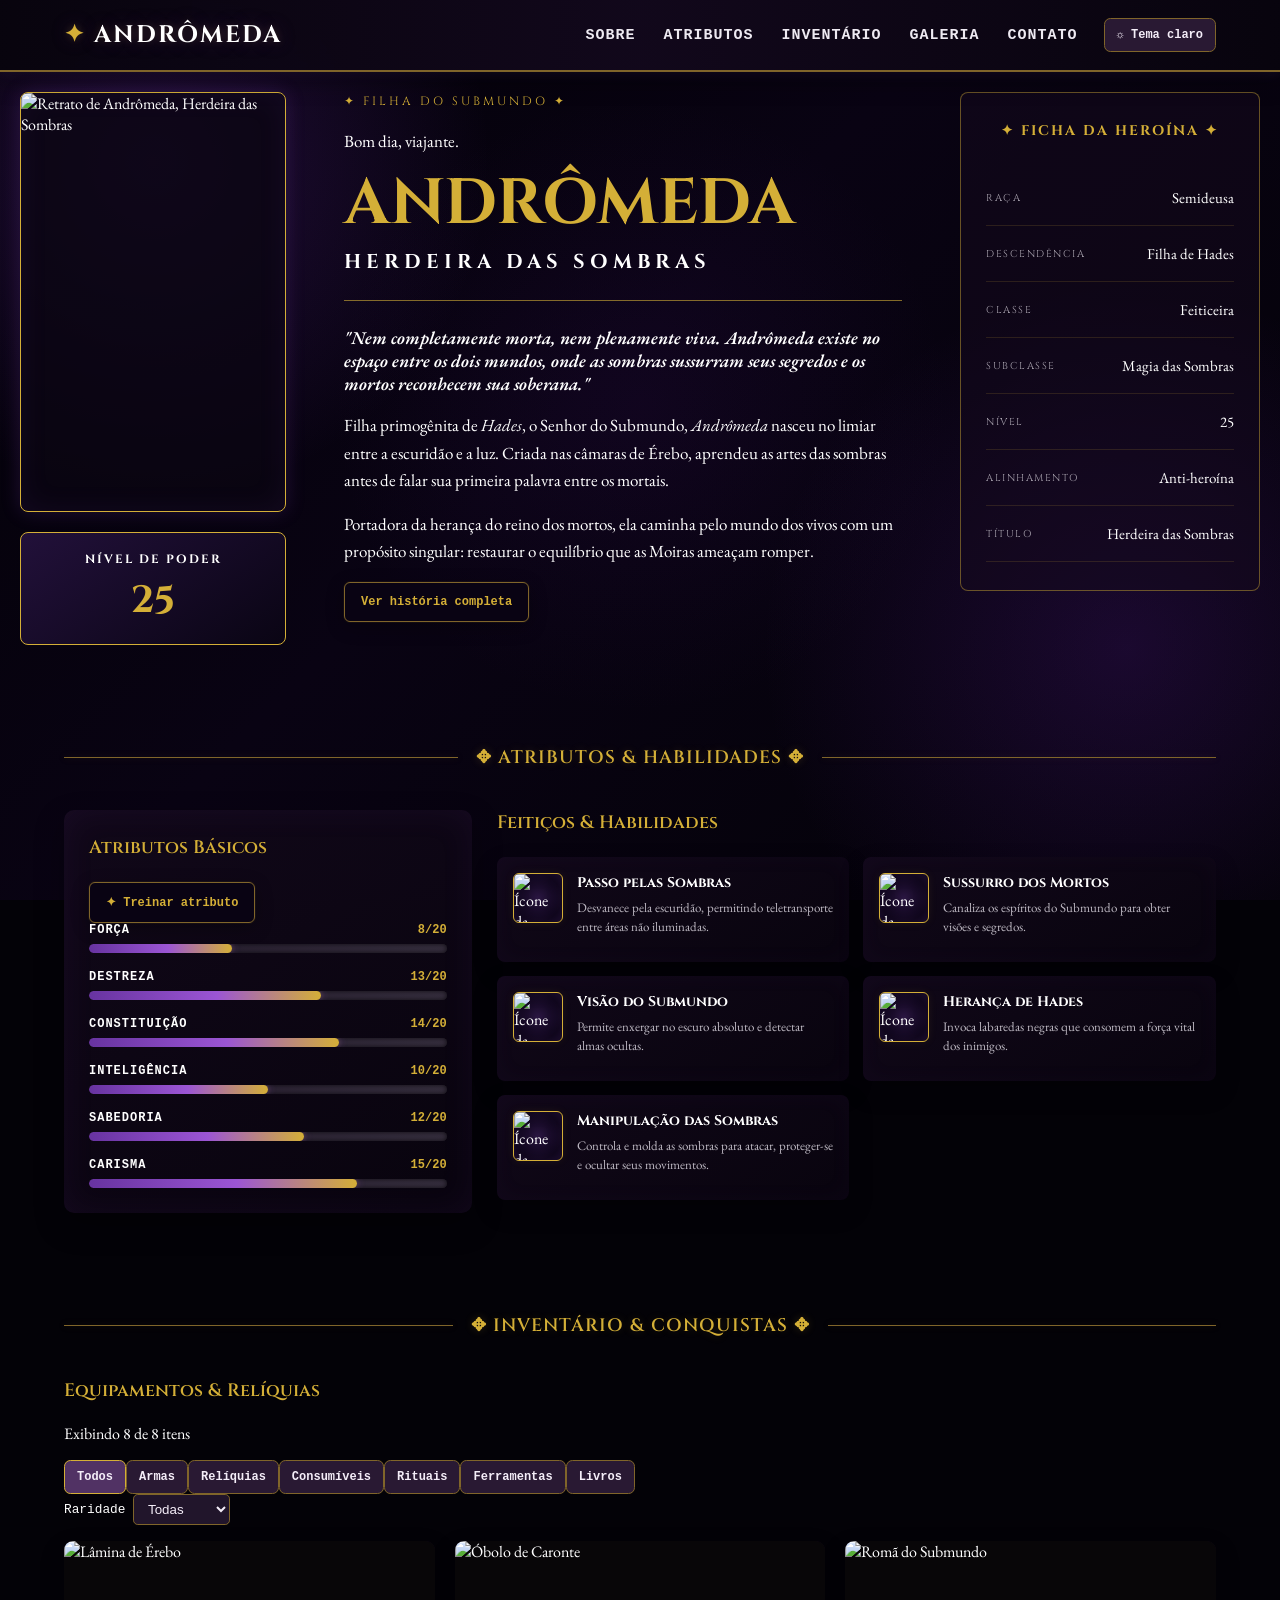
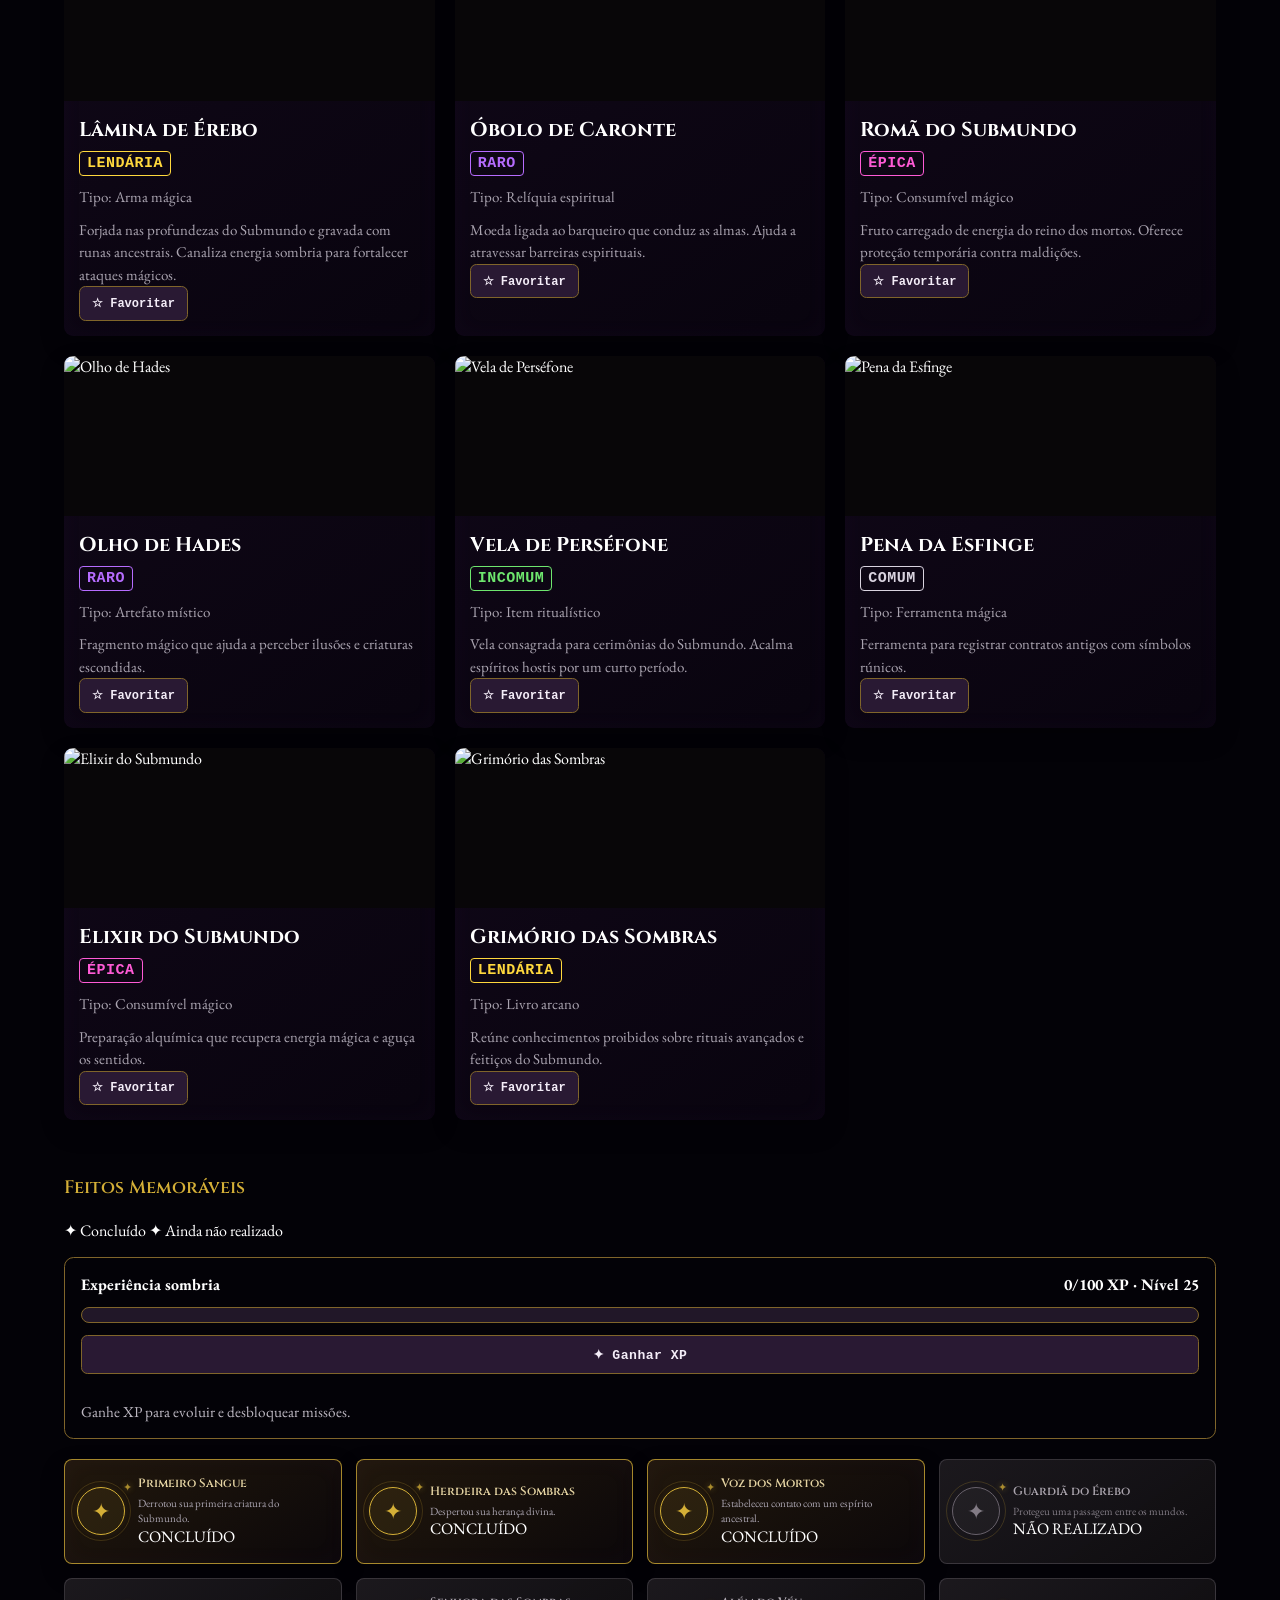
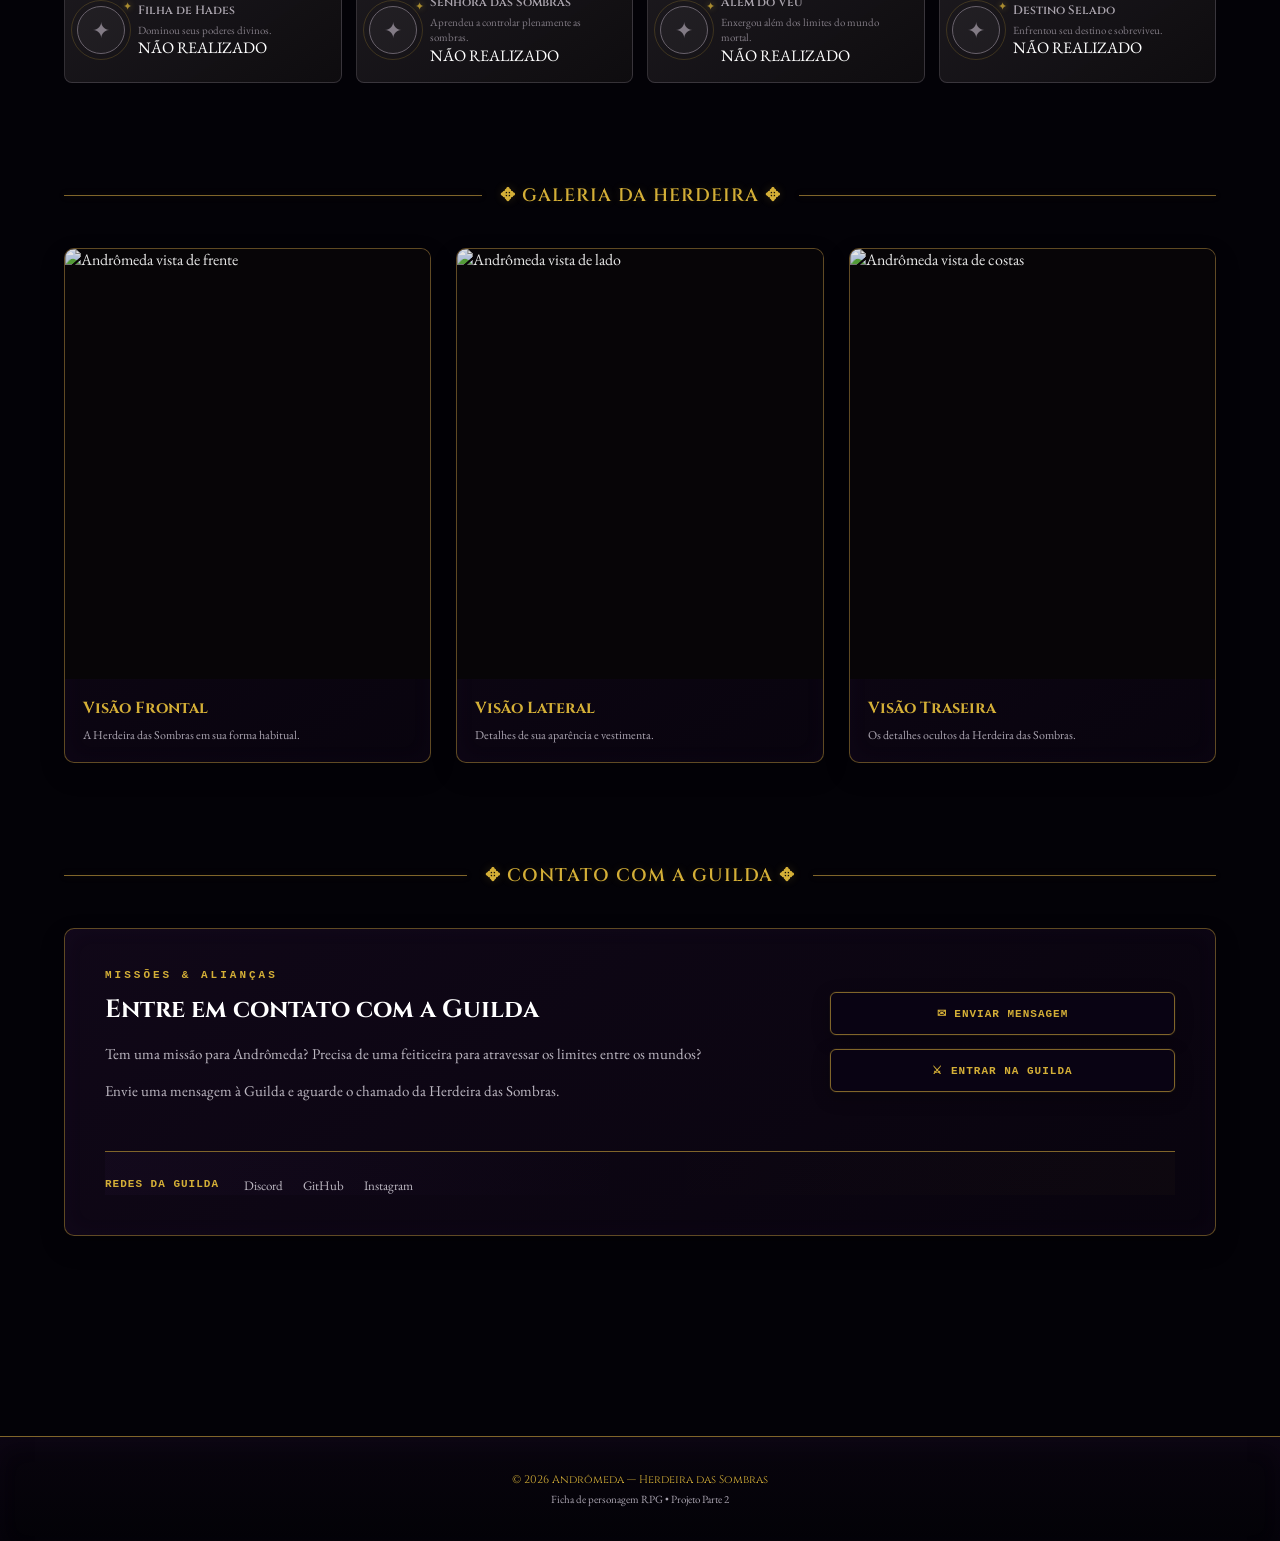
==== commit 46a05bf4: "Add files via upload" ====
--- a/index.html
+++ b/index.html
@@ -11,7 +11,7 @@
     <link rel="preconnect" href="https://fonts.gstatic.com" crossorigin>
     <link href="https://fonts.googleapis.com/css2?family=Cinzel:wght@500;600;700&family=EB+Garamond:wght@400;500;600&display=swap" rel="stylesheet">
 
-    <link rel="stylesheet" href="css/style.css">
+    <link rel="stylesheet" href="css/style.css?v=20261126n">
     <link rel="icon" type="image/png" sizes="64x64" href="imagens/icon.png">
 </head>
 
@@ -19,15 +19,19 @@
 
     <!-- ==================== CABEÇALHO ==================== -->
     <header>
-        <a href="#inicio" class="titulo">ANDRÔMEDA</a>
+        <div class="marca-menu">
+            <a href="#inicio" class="titulo">ANDRÔMEDA</a>
+            <button class="menu-toggle" type="button" aria-expanded="false" aria-controls="menu-principal" aria-label="Abrir menu">☰</button>
+        </div>
 
         <!-- Navegação principal  -->
-        <nav aria-label="Navegação principal">
+        <nav id="menu-principal" aria-label="Navegação principal">
             <a href="#sobre">SOBRE</a>
             <a href="#atributos">ATRIBUTOS</a>
             <a href="#inventario">INVENTÁRIO</a>
             <a href="#galeria">GALERIA</a>
             <a href="#contato">CONTATO</a>
+            <button class="botao-tema" id="alternar-tema" type="button" aria-pressed="false">☼ Tema claro</button>
         </nav>
     </header>
 
@@ -45,6 +49,8 @@
 
                 <img
                     src="imagens/perfil.png"
+                    data-imagem-clara="imagens/perfil-claro.png"
+                    data-imagem-escura="imagens/perfil.png"
                     alt="Retrato de Andrômeda, Herdeira das Sombras"
                 >
 
@@ -54,7 +60,7 @@
 
                 <h3>NÍVEL DE PODER</h3>
 
-                <strong>1</strong>
+                <strong id="nivel-heroi">25</strong>
 
             </div>
 
@@ -67,6 +73,7 @@
             <p class="subtitulo">
                 ✦ FILHA DO SUBMUNDO ✦
             </p>
+            <p class="saudacao" id="saudacao-heroi" aria-live="polite"></p>
 
             <h1>ANDRÔMEDA</h1>
 
@@ -94,6 +101,11 @@
                 pelo mundo dos vivos com um propósito singular:
                 restaurar o equilíbrio que as Moiras ameaçam romper.
             </p>
+            <div class="historia-extra" id="historia-extra" hidden>
+                <p>Em suas jornadas, Andrômeda reúne aliados e relíquias, enquanto aprende a equilibrar a compaixão pelos vivos com a autoridade herdada do Submundo.</p>
+                <p>Seu destino ainda não foi escrito: cada missão revela uma nova parte dos segredos que as Moiras tentaram esconder.</p>
+            </div>
+            <button class="botao-principal" id="ver-historia" type="button" aria-expanded="false" aria-controls="historia-extra">Ver história completa</button>
 
         </article>
 
@@ -127,7 +139,7 @@
 
                 <div>
                     <dt>NÍVEL</dt>
-                    <dd>1</dd>
+                    <dd id="nivel-ficha">25</dd>
                 </div>
 
                 <div>
@@ -159,23 +171,25 @@
                 <!------------ Atributos --------------------------->
                 <article class="atributos-basicos">
                     <h3>Atributos Básicos</h3>
+                    <button class="botao-principal" id="treinar-atributo" type="button">✦ Treinar atributo</button>
+                    <p id="aviso-atributo" class="sr-only" aria-live="polite"></p>
                     <div class="lista-atributos">
                        <div class="status">
                             <div class="status-topo">
                                 <span>FORÇA</span>
-                                <strong>10/20</strong>
+                                <strong>8/20</strong>
                             </div>
                             <div class="barra">
-                                <div class="barra-preenchida" style="width: 50%;"></div>
+                                <div class="barra-preenchida" style="width: 40%;"></div>
                             </div>
                         </div>
                         <div class="status">
                             <div class="status-topo">
                                 <span>DESTREZA</span>
-                                <strong>14/20</strong>
+                                <strong>13/20</strong>
                             </div>
                             <div class="barra">
-                                <div class="barra-preenchida" style="width: 70%;"></div>
+                                <div class="barra-preenchida" style="width: 65%;"></div>
                             </div>
                         </div>
                         <div class="status">
@@ -208,10 +222,10 @@
                         <div class="status">
                             <div class="status-topo">
                                 <span>CARISMA</span>
-                                <strong>17/20</strong>
+                                <strong>15/20</strong>
                             </div>
                             <div class="barra">
-                                <div class="barra-preenchida" style="width: 85%;"></div>
+                                <div class="barra-preenchida" style="width: 75%;"></div>
                             </div>
                         </div>
 
@@ -309,127 +323,15 @@
         <!-- EQUIPAMENTOS E RELÍQUIAS -->
            <article class="equipamentos">
                  <h3>Equipamentos &amp; Relíquias</h3>
-                 <div class="lista-itens">
-                     <article class="item destaque">
-                         <img src="imagens/itens/lamina_erebo.png" alt="Lâmina de Érebo, espada lendária de Andrômeda" loading="lazy">
-                         <div class="info-item">
-                             <h4>Lâmina de Érebo</h4>
-                             <span class="raridade lendaria">LENDÁRIA</span>
-                             <p class="tipo-item"> <strong>Tipo:</strong> Arma mágica</p>
-                             <p>Forjada nas profundezas do Submundo e gravada com runas ancestrais.</p>
-                             <p>
-                                  <strong>Efeito:</strong> Canaliza energia sombria
-                                  para fortalecer ataques mágicos.
-                             </p>
-                             <p class="nivel-item">
-                                 <strong>Nível recomendado:</strong> 1 — poder selado
-                             </p>
-                          </div>
-                     </article>
-                     <article class="item">
-                          <img src="imagens/itens/obolo_caronte.png" alt="Óbolo de Caronte, moeda mística do Submundo" loading="lazy">
-                          <div class="info-item">
-                             <h4>Óbolo de Caronte</h4>
-                             <span class="raridade raro">RARO</span>
-                             <p class="tipo-item"> <strong>Tipo:</strong> Relíquia espiritual</p>
-                             <p>Moeda ligada ao barqueiro que conduz as almas.</p>
-                             <p>
-                                 <strong>Efeito:</strong> Ajuda a atravessar
-                                 barreiras espirituais.
-                             </p>
-                             <p class="nivel-item"><strong>Nível recomendado:</strong> 1</p>
-                          </div>
-                     </article>
-                     <article class="item">
-                         <img src="imagens/itens/roma.png" alt="Romã mágica proveniente do Submundo" loading="lazy">
-                         <div class="info-item">
-                             <h4>Romã do Submundo</h4>
-                             <span class="raridade epica">ÉPICA</span>
-                              <p class="tipo-item"><strong>Tipo:</strong> Consumível mágico</p>
-                              <p>Fruto carregado de energia do reino dos mortos.</p>
-                              <p>
-                                 <strong>Efeito:</strong> Oferece proteção temporária
-                                 contra maldições.
-                             </p>
-                             <p class="nivel-item">
-                                 <strong>Nível recomendado:</strong> 3
-                             </p>
-                         </div>
-                     </article>
-                     <article class="item">
-                         <img src="imagens/itens/olho_hades.png" alt="Olho de Hades, artefato de visão sobrenatural" loading="lazy">
-                         <div class="info-item">
-                             <h4>Olho de Hades</h4>
-                             <span class="raridade raro">RARO</span>
-                             <p class="tipo-item"> <strong>Tipo:</strong> Artefato místico</p>
-                             <p>Fragmento mágico que revela o que está oculto.</p>
-                             <p><strong>Efeito:</strong> Ajuda a perceber ilusões e criaturas escondidas.</p>
-                             <p class="nivel-item">
-                                 <strong>Nível recomendado:</strong> 2
-                              </p>
-                         </div>
-                      </article>
-                     <article class="item">
-                          <img src="imagens/itens/vela_persefone.png" alt="Vela de Perséfone usada em rituais espirituais" loading="lazy">
-                           <div class="info-item">
-                             <h4>Vela de Perséfone</h4>
-                             <span class="raridade incomum">INCOMUM</span>
-                             <p class="tipo-item"><strong>Tipo:</strong> Item ritualístico</p>
-                             <p>Vela consagrada para cerimônias do Submundo.</p>
-                             <p><strong>Efeito:</strong> Acalma espíritos hostis por um curto período.</p>
-                             <p class="nivel-item"><strong>Nível recomendado:</strong> 1</p>
-                         </div>
-                     </article>
-                     <article class="item">
-                          <img src="imagens/itens/pena_esfinge.png" alt="Pena mágica usada para registrar contratos rúnicos" loading="lazy">
-                          <div class="info-item">
-                             <h4>Pena da Esfinge</h4>
-                             <span class="raridade comum">COMUM</span>
-                             <p class="tipo-item"><strong>Tipo:</strong> Ferramenta mágica</p>
-                             <p> Pena utilizada em registros e pactos antigos.</p>
-                             <p><strong>Efeito:</strong> Permite escrevercontratos com símbolos rúnicos.</p>
-                             <p class="nivel-item">
-                                  <strong>Nível recomendado:</strong> 1
-                             </p>
-                         </div>
-                     </article>
-                     <article class="item">
-                         <img src="imagens/itens/elixires.png" alt="Elixir mágico para recuperação de energia"loading="lazy">
-                         <div class="info-item">
-                             <h4>Elixir do Submundo</h4>
-                             <span class="raridade epica">ÉPICA</span>
-                             <p class="tipo-item">
-                                 <strong>Tipo:</strong> Consumível mágico
-                             </p>
-                             <p>Preparação alquímica concentrada em energia arcana. </p>
-                             <p>
-                                 <strong>Efeito:</strong> Recupera energia mágica
-                                 e aguça os sentidos temporariamente.
-                             </p>
-                             <p class="nivel-item">
-                             <strong>Nível recomendado:</strong> 3
-                             </p>
-                          </div>
-                     </article>
-                     <article class="item">
-                         <img src="imagens/itens/grimorio.png"alt="Grimório das Sombras com conhecimentos do Submundo"loading="lazy">
-                         <div class="info-item">
-                             <h4>Grimório das Sombras</h4>
-                             <span class="raridade lendaria">LENDÁRIA</span>
-                             <p class="tipo-item"><strong>Tipo:</strong> Livro arcano</p>
-                             <p>Reúne conhecimentos proibidos sobre magia sombria.</p>
-                             <p>
-                                 <strong>Efeito:</strong> Permite estudar rituais
-                                  avançados e feitiços do Submundo.
-                             </p>
-                             <p class="nivel-item">
-                                 <strong>Nível recomendado:</strong> 5
-                             </p>  
-                         </div>
-                     </article>
-                 </div>
-        </article>
-
+                 <p class="contador-itens" id="contador-itens" aria-live="polite"></p>
+                 <div class="filtros-inventario" id="filtros-inventario" aria-label="Filtrar itens do inventário"></div>
+                 <label class="filtro-raridade-label" for="filtro-raridade">Raridade
+                    <select id="filtro-raridade">
+                        <option value="todas">Todas</option><option value="comum">Comum</option><option value="incomum">Incomum</option><option value="raro">Raro</option><option value="épica">Épica</option><option value="lendária">Lendária</option>
+                    </select>
+                 </label>
+                 <div class="lista-itens" id="lista-itens"></div>
+           </article>
         <!-- FEITOS MEMORÁVEIS -->
         <aside class="conquistas">
             <h3>Feitos Memoráveis</h3>
@@ -439,6 +341,12 @@
                 <span class="indicador-bloqueado">✦</span>
                 Ainda não realizado
             </p>
+            <div class="painel-xp">
+                <div class="xp-info"><strong>Experiência sombria</strong><span id="progresso-missao">0/100 XP · Nível 25</span></div>
+                <div class="xp-trilho" role="progressbar" aria-label="Progresso até o próximo nível" aria-valuemin="0" aria-valuemax="100" aria-valuenow="0"><span id="barra-xp"></span></div>
+                <button class="botao-missao" id="avancar-missao" type="button">✦ Ganhar XP</button>
+                <p id="aviso-missao" class="aviso-xp" aria-live="polite">Ganhe XP para evoluir e desbloquear missões.</p>
+            </div>
             <div class="lista-conquistas">
                 <article class="conquista concluida">
                     <div class="medalha" aria-hidden="true">✦</div>
@@ -523,7 +431,7 @@
             <div class="galeria">
 
                 <article class="foto-galeria">
-                    <img src="imagens/andromeda_fontal_png.png" alt="Andrômeda vista de frente">
+                    <img src="imagens/andromeda-frontal-escuro.png" data-imagem-clara="imagens/andromeda-frontal-claro.png" data-imagem-escura="imagens/andromeda-frontal-escuro.png" alt="Andrômeda vista de frente">
                     <div class="legenda-galeria">
                         <h3>Visão Frontal</h3>
                         <p>A Herdeira das Sombras em sua forma habitual.</p>
@@ -531,7 +439,7 @@
                 </article>
 
                 <article class="foto-galeria">
-                    <img src="imagens/lado_png.png" alt="Andrômeda vista de lado">
+                    <img src="imagens/lado-escuro.png" data-imagem-clara="imagens/lado-claro.png" data-imagem-escura="imagens/lado-escuro.png" alt="Andrômeda vista de lado">
                     <div class="legenda-galeria">
                         <h3>Visão Lateral</h3>
                         <p>Detalhes de sua aparência e vestimenta.</p>
@@ -539,7 +447,7 @@
                 </article>
 
                 <article class="foto-galeria">
-                    <img src="imagens/costas_png.png" alt="Andrômeda vista de costas">
+                    <img src="imagens/costas-escuro.png" data-imagem-clara="imagens/costas-claro.png" data-imagem-escura="imagens/costas-escuro.png" alt="Andrômeda vista de costas">
                     <div class="legenda-galeria">
                         <h3>Visão Traseira</h3>
                         <p>Os detalhes ocultos da Herdeira das Sombras.</p>
@@ -601,8 +509,10 @@
     <!-- ==================== RODAPÉ ==================== -->
     <footer>
         <p>© 2026 Andrômeda — Herdeira das Sombras</p>
-        <p>Ficha de personagem RPG • Protótipo Parte 1</p>
+        <p>Ficha de personagem RPG • Projeto Parte 2</p>
     </footer>
 
+    <script src="js/script.js" defer></script>
 </body>
 </html>
+
--- a/css/style.css
+++ b/css/style.css
@@ -1,8 +1,5 @@
 
-/* =========================
-   VARIÁVEIS DE IDENTIDADE
-   ========================= */
-/* Define variáveis reutilizáveis de cores, largura máxima e duração das animações. */
+/* Variáveis de cor e medidas usadas na página. */
 :root {
     --preto: #030207;
     --preto-card: #0f0a14;
@@ -20,249 +17,241 @@
     --cinza-claro: #bdb8c2;
     --barra-vazia: #352d3d;
 
-    --largura: 1200px;
+    --largura: 75rem;
     --transicao: 0.25s ease;
 }
-
-
-/* =========================RESET BÁSICO========================= */
+/* Reset do documento. */
 * {
     box-sizing: border-box;
 }
-
-/* Configura a rolagem suave e o espaço superior ao navegar para âncoras. */
 html {
     scroll-behavior: smooth;
-    scroll-padding-top: 90px;
-}
-
-/* Define o fundo geral, as cores do texto e a fonte padrão da página. */
+    scroll-padding-top: 5.625rem;
+}
+
+/* Fundo escuro e estilos globais. */
 body {
     margin: 0;
     min-height: 100vh;
-
     color: var(--branco);
     background-color: var(--preto);
-
     background-image:
-        radial-gradient(
-            ellipse at 15% 20%,
-            rgba(105, 35, 180, 0.55) 0%,
-            rgba(70, 20, 120, 0.35) 20%,
-            transparent 45%
-        ),
-        radial-gradient(
-            ellipse at 85% 75%,
-            rgba(115, 40, 190, 0.50) 0%,
-            rgba(75, 20, 130, 0.30) 25%,
-            transparent 50%
-        ),
-        radial-gradient(
-            ellipse at 50% 50%,
-            rgba(65, 20, 100, 0.25) 0%,
-            transparent 55%
-        ),
-        linear-gradient(
-            120deg,
-            #020107,
-            #090313,
-            #030207
-        );
-
+        radial-gradient(circle at 12% 18%, rgba(137, 55, 220, .22) 0, transparent 25%),
+        radial-gradient(circle at 88% 72%, rgba(113, 35, 190, .20) 0, transparent 28%),
+        radial-gradient(circle at 50% 45%, rgba(75, 20, 120, .12) 0, transparent 38%),
+        linear-gradient(135deg, #020106 0%, #090313 45%, #030207 100%);
     background-attachment: fixed;
-
     font-family: "EB Garamond", Georgia, serif;
 }
-
-/* Impede que imagens ultrapassem a largura do elemento que as contém. */
 img {
     max-width: 100%;
 }
-
-/* Mantém os links com a cor do texto ao redor, salvo quando outra regra muda isso. */
 a {
     color: inherit;
 }
-
-
-/* =========================CABEÇALHO ========================= */
+/* Cabeçalho e menu. */
 header {
     position: sticky;
     top: 0;
     z-index: 100;
-
-    min-height: 72px;
+    min-height: 4.5rem;
     padding: 0 5%;
-
     display: flex;
     align-items: center;
     justify-content: space-between;
-    gap: 30px;
-
-    background: rgba(8, 6, 11, 0.96);
-    border-bottom: 2px solid var(--dourado-escuro);
-    backdrop-filter: blur(10px);
-}
-
-/* Estiliza o nome/logo do site no cabeçalho. */
+    gap: 1.875rem;
+    background: linear-gradient(90deg, rgba(8, 4, 14, .98), rgba(18, 8, 28, .96), rgba(8, 4, 14, .98));
+    border-bottom: 0.125rem solid var(--dourado-escuro);
+    box-shadow: 0 .3125rem 1.5625rem rgba(0, 0, 0, .55), 0 .0625rem .75rem rgba(141, 77, 204, .18);
+    backdrop-filter: blur(0.625rem);
+}
 .titulo {
-    color: var(--branco);
+    color: #fff;
     text-decoration: none;
-
-    font-family: "Cinzel", Georgia, serif;
-    font-size: 24px;
+    font-family: "Cinzel", Georgia, serif;
+    font-size: 1.5rem;
     font-weight: 700;
-    letter-spacing: 2px;
-
+    letter-spacing: 0.125rem;
+    text-shadow: 0 0 .5rem rgba(212, 175, 55, .20), 0 0 1.25rem rgba(141, 77, 204, .25);
     transition: color var(--transicao);
 }
+.titulo::before {
+    content: "✦ ";
+    color: var(--dourado);
+}
+.marca-menu {
+    display: flex;
+    align-items: center;
+    gap: .75rem;
+}
+.menu-toggle { display: none; }
 
 .titulo:hover,
-/* Define o destaque visível quando este elemento recebe foco pelo teclado. */
 .titulo:focus-visible {
     color: var(--dourado);
 }
-
-
-/* =========================MENU========================= */
 nav {
     display: flex;
     align-items: center;
     justify-content: flex-end;
     flex-wrap: wrap;
-    gap: 24px;
-}
-
-/* Define aparência, espaçamento e animação dos links do menu. */
+    gap: 1.5rem;
+}
 nav a {
-    padding: 8px 2px;
-
-    color: var(--branco);
+    position: relative;
+    padding: 0.5rem 0.125rem;
+    color: #eeeaf2;
     text-decoration: none;
-
     font-family: "Courier New", monospace;
-    font-size: 15px;
+    font-size: 0.9375rem;
     font-weight: bold;
-    letter-spacing: 1px;
-
-    transition:
-        color var(--transicao),
-        transform var(--transicao);
+    letter-spacing: 0.0625rem;
+    transition: color var(--transicao), transform var(--transicao);
+}
+nav a::after {
+    content: "";
+    position: absolute;
+    left: 0;
+    right: 0;
+    bottom: .0625rem;
+    height: .0625rem;
+    transform: scaleX(0);
+    transform-origin: center;
+    background: var(--dourado);
+    box-shadow: 0 0 .4375rem rgba(212, 175, 55, .7);
+    transition: transform .25s ease;
 }
 
 nav a:hover,
-/* Define o destaque visível quando este elemento recebe foco pelo teclado. */
 nav a:focus-visible {
     color: var(--dourado);
-    transform: translateY(-2px);
-}
-
-
-/* =========================ACESSIBILIDADE========================= */
+    transform: translateY(-0.125rem);
+}
+nav a:hover::after,
+nav a:focus-visible::after { transform: scaleX(1); }
+
+/* Ajustes do menu para tablets e celulares. */
+@media (max-width: 64rem) {
+    header { padding: .9375rem 4%; }
+    nav { gap: .9375rem; }
+}
+
+@media (max-width: 43.75rem) {
+    html { scroll-padding-top: 9.375rem; }
+    header {
+        position: sticky;
+        min-height: 4.25rem;
+        flex-wrap: wrap;
+        padding: .65rem 5%;
+    }
+    .marca-menu { flex: 1; justify-content: space-between; }
+    .menu-toggle {
+        display: grid;
+        gap: .28rem;
+        width: 2.6rem;
+        padding: .55rem;
+        border: .0625rem solid var(--dourado-escuro);
+        border-radius: .35rem;
+        background: #21152b;
+        cursor: pointer;
+    }
+    .menu-toggle span { display: block; height: .12rem; background: #f4edf8; }
+    header nav {
+        display: none;
+        flex: 0 0 100%;
+        flex-direction: column;
+        align-items: stretch;
+        gap: .25rem;
+        padding: .5rem 0;
+    }
+    header nav.aberto { display: flex; }
+    header nav a {
+        padding: .65rem .4rem;
+        border-bottom: .0625rem solid rgba(212, 175, 55, .18);
+        font-size: .625rem;
+    }
+}
 a:focus-visible {
-    outline: 2px solid var(--dourado);
-    outline-offset: 4px;
-}
-
-
-/* =========================ESTRUTURA GERAL========================= */
+    outline: 0.125rem solid var(--dourado);
+    outline-offset: 0.25rem;
+}
+/* Texto visível apenas para leitores de tela. */
+.sr-only {
+    position: absolute;
+    width: 0.0625rem;
+    height: 0.0625rem;
+    padding: 0;
+    margin: -0.0625rem;
+    overflow: hidden;
+    clip: rect(0, 0, 0, 0);
+    white-space: nowrap;
+    border: 0;
+}
 main {
     overflow: hidden;
 }
-
-/* Controla o espaçamento e a largura das seções principais. */
+/* Estrutura e títulos usados pelas seções da página. */
 .secao {
     width: min(90%, var(--largura));
-    margin: 100px auto;
-}
-
-/* Estiliza pequenos textos de categoria que aparecem acima de títulos. */
+    margin: 6.25rem auto;
+}
 .eyebrow {
-    margin: 0 0 12px;
-
-    color: var(--dourado);
-
+    margin: 0 0 0.75rem;
+    color: var(--dourado);
     font-family: "Courier New", monospace;
-    font-size: 11px;
+    font-size: 0.6875rem;
     font-weight: bold;
-    letter-spacing: 3px;
-}
-
-
-
-/* =========================TÍTULOS DAS SEÇÕES========================= */
+    letter-spacing: 0.1875rem;
+}
 .titulo-secao {
+    position: relative;
     display: flex;
     align-items: center;
-    gap: 18px;
-
-    margin-bottom: 40px;
-}
-
-/* Define a aparência e o comportamento visual do seletor indicado. */
+    gap: 1.125rem;
+    margin-bottom: 2.5rem;
+}
 .titulo-secao span {
     flex: 1;
-    height: 1px;
+    height: 0.0625rem;
     background: var(--dourado-escuro);
-}
-
-/* Define a aparência e o comportamento visual do seletor indicado. */
+    box-shadow: 0 0 .4375rem rgba(128, 101, 42, .28);
+}
 .titulo-secao h2 {
     margin: 0;
-
-    color: var(--dourado);
-
-    font-family: "Cinzel", Georgia, serif;
-    font-size: 18px;
+    color: var(--dourado);
+    font-family: "Cinzel", Georgia, serif;
+    font-size: 1.125rem;
     font-weight: 600;
-    letter-spacing: 1px;
-
+    letter-spacing: 0.0625rem;
     white-space: nowrap;
-}
-
-
-/* =========================================SOBRE O HERÓI========================================= */
-
-/* =========================================
-    PAINEL PRINCIPAL
-   ========================================= */
-
-/* Distribui as partes da seção Sobre o Herói em colunas usando CSS Grid. */
+    text-shadow: 0 0 .625rem rgba(212, 175, 55, .20);
+}
+
+/* Sobre Andrômeda. */
 .sobre-grid {
     display: grid;
     grid-template-columns: 0.9fr 1.7fr 1fr;
-    gap: 28px;
+    gap: 1.75rem;
     align-items: start;
 }
-
-
-/* =========================================
-   PAINEL DA PERSONAGEM
-   ========================================= */
-
-/* Estiliza o painel que contém a imagem e informações visuais do personagem. */
 .painel-personagem {
     display: flex;
     flex-direction: column;
-    gap: 20px;
-    margin:20px;
+    gap: 1.25rem;
+    margin:1.25rem;
     margin-bottom:0;
 }
-
-/* Define a área reservada à imagem principal do herói. */
 .imagem-heroi {
     margin: 0;
-    height: 420px;/*tamanho da imagem*/
-    border: 1px solid var(--dourado);
-    border-radius: 8px;
+    height: 26.25rem;
+    border: 0.0625rem solid var(--dourado);
+    border-radius: 0.5rem;
     overflow: hidden;
     background: rgba(10, 5, 18, 0.8);
     box-shadow:
-        0 0 20px rgba(141, 77, 204, 0.2),
-        inset 0 0 30px rgba(141, 77, 204, 0.08);
-}
-
-/* Controla tamanho e enquadramento da imagem principal. */
+    0 0 1.25rem rgba(141, 77, 204, 0.2),
+    inset 0 0 1.875rem rgba(141, 77, 204, 0.08);
+}
 .imagem-heroi img {
     width: 100%;
     height: 100%;
@@ -270,1779 +259,1319 @@
     display: block;
     transition: transform 0.4s ease;
 }
-
-/* Define o efeito visual que aparece quando o cursor passa sobre este elemento. */
 .imagem-heroi:hover img {
     transform: scale(1.05);
 }
-
-
-/* =========================================
-   NÍVEL DE PODER
-   ========================================= */
-
-/* Estiliza o cartão que mostra o nível de poder do personagem. */
 .nivel-poder {
-    padding: 18px;
+    padding: 1.125rem;
     text-align: center;
-    border: 1px solid var(--dourado);
-    border-radius: 8px;
-    background: linear-gradient(
-        145deg,
-        rgba(35, 17, 60, 0.95),
-        rgba(10, 5, 20, 0.95)
-    );
-}
-
-/* Define a aparência e o comportamento visual do seletor indicado. */
+    border: 0.0625rem solid var(--dourado);
+    border-radius: 0.5rem;
+    background: linear-gradient( 145deg, rgba(35, 17, 60, 0.95), rgba(10, 5, 20, 0.95) );
+}
 .nivel-poder h3 {
-    margin: 0 0 8px;
+    margin: 0 0 0.5rem;
     color: var(--branco);
     font-family: "Cinzel", Georgia, serif;
-    font-size: 12px;
-    letter-spacing: 2px;
-}
-
-/* Define a aparência e o comportamento visual do seletor indicado. */
+    font-size: 0.75rem;
+    letter-spacing: 0.125rem;
+}
 .nivel-poder strong {
     color: var(--dourado);
     font-family: "Cinzel", Georgia, serif;
-    font-size: 38px;
-}
-
-
-/* =========================================
-   CONTEÚDO CENTRAL
-   ========================================= */
-
-/* Organiza o texto biográfico e os títulos sobre o personagem. */
+    font-size: 2.375rem;
+}
 .sobre-heroi {
-    padding: 20px 10px;
-}
-
-/* Define a aparência e o comportamento visual do seletor indicado. */
+    padding: 1.25rem 0.625rem;
+}
 .sobre-heroi .subtitulo {
-    margin: 0 0 8px;
-    color: var(--dourado);
-    font-family: "Cinzel", Georgia, serif;
-    font-size: 12px;
-    letter-spacing: 3px;
-}
-
-/* Define a aparência e o comportamento visual do seletor indicado. */
+    margin: 0 0 0.5rem;
+    color: var(--dourado);
+    font-family: "Cinzel", Georgia, serif;
+    font-size: 0.75rem;
+    letter-spacing: 0.1875rem;
+}
 .sobre-heroi h1 {
     margin: 0;
     color: var(--dourado);
     font-family: "Cinzel", Georgia, serif;
-    font-size: clamp(42px, 5vw, 68px);
+    font-size: clamp(2.625rem, 5vw, 4.25rem);
     line-height: 1;
 }
-
-/* Define a aparência e o comportamento visual do seletor indicado. */
 .sobre-heroi h2 {
-    margin: 12px 0 25px;
+    margin: 0.75rem 0 1.5625rem;
     color: var(--branco);
     font-family: "Cinzel", Georgia, serif;
-    font-size: 20px;
-    letter-spacing: 5px;
-}
-
-/* Define a aparência e o comportamento visual do seletor indicado. */
+    font-size: 1.25rem;
+    letter-spacing: 0.3125rem;
+}
 .sobre-heroi hr {
     border: 0;
-    border-top: 1px solid rgba(212, 175, 55, 0.6);
-    margin: 20px 0 25px;
-}
-
-/* Define a aparência e o comportamento visual do seletor indicado. */
+    border-top: 0.0625rem solid rgba(212, 175, 55, 0.6);
+    margin: 1.25rem 0 1.5625rem;
+}
 .sobre-heroi p {
     color: var(--branco);
     font-family: "EB Garamond", Georgia, serif;
-    font-size: 17px;
+    font-size: 1.0625rem;
     line-height: 1.6;
 }
-
-/* Define a aparência e o comportamento visual do seletor indicado. */
 .sobre-heroi .frase {
     color: var(--branco);
     font-style: italic;
     font-weight: 600;
-    font-size: 18px;
-}
-
-
-/* =========================================
-   FICHA DA HEROÍNA
-   ========================================= */
-
-/* Estiliza a ficha com os dados básicos do herói. */
+    font-size: 1.125rem;
+}
 .ficha-heroi {
-    padding: 28px 25px;
-    border: 1px solid rgba(212, 175, 55, 0.45);
-    border-radius: 8px;
+    padding: 1.75rem 1.5625rem;
+    border: 0.0625rem solid rgba(212, 175, 55, 0.45);
+    border-radius: 0.5rem;
     background: rgba(20, 10, 30, 0.55);
-    margin:20px;
-}
-
-/* Define a aparência e o comportamento visual do seletor indicado. */
+    margin:1.25rem;
+}
 .ficha-heroi h2 {
-    margin: 0 0 30px;
-    color: var(--dourado);
-    font-family: "Cinzel", Georgia, serif;
-    font-size: 14px;
-    letter-spacing: 2px;
+    margin: 0 0 1.875rem;
+    color: var(--dourado);
+    font-family: "Cinzel", Georgia, serif;
+    font-size: 0.875rem;
+    letter-spacing: 0.125rem;
     text-align: center;
 }
-
-/* Define a aparência e o comportamento visual do seletor indicado. */
 .ficha-heroi dl {
     margin: 0;
 }
-
-/* Organiza cada par de informação da ficha (termo e valor). */
 .ficha-heroi dl > div {
     display: flex;
     justify-content: space-between;
     align-items: center;
-    gap: 15px;
-    padding: 18px 0;
-    border-bottom: 1px solid rgba(212, 175, 55, 0.15);
-}
-
-/* Estiliza o termo/etiqueta de um dado na ficha do personagem. */
+    gap: 0.9375rem;
+    padding: 1.125rem 0;
+    border-bottom: 0.0625rem solid rgba(212, 175, 55, 0.15);
+}
 .ficha-heroi dt {
     color: var(--cinza);
     font-family: "Cinzel", Georgia, serif;
-    font-size: 10px;
-    letter-spacing: 1.5px;
-}
-
-/* Estiliza o valor correspondente ao termo na ficha do personagem. */
+    font-size: 0.625rem;
+    letter-spacing: 0.0938rem;
+}
 .ficha-heroi dd {
     margin: 0;
     color: var(--branco);
     font-family: "EB Garamond", Georgia, serif;
-    font-size: 15px;
+    font-size: 0.9375rem;
     text-align: right;
 }
 
-
-/* =========================================
-   TABLET
-   ========================================= */
-
-/* Ajustes responsivos para telas médias, como tablets e notebooks menores. */
-@media (max-width: 1024px) {
-
-/* Distribui as partes da seção Sobre o Herói em colunas usando CSS Grid. */
+/* Responsividade da seção SOBRE em tablets. */
+@media (max-width: 64rem) {
     .sobre-grid {
         grid-template-columns: 1fr 1.5fr;
     }
-
-/* Estiliza a ficha com os dados básicos do herói. */
     .ficha-heroi {
         grid-column: 1 / -1;
     }
 
 }
 
-
-/* =========================================
-   CELULAR
-   ========================================= */
-
-/* Ajustes responsivos para celulares: reorganiza conteúdo e reduz espaços/tamanhos. */
-@media (max-width: 700px) {
-
-/* Distribui as partes da seção Sobre o Herói em colunas usando CSS Grid. */
+/* Responsividade da seção SOBRE em celulares. */
+@media (max-width: 43.75rem) {
     .sobre-grid {
         grid-template-columns: 1fr;
     }
-
-/* Estiliza a ficha com os dados básicos do herói. */
     .ficha-heroi {
         grid-column: auto;
     }
-
-/* Define a área reservada à imagem principal do herói. */
     .imagem-heroi {
-        height: 450px;
-    }
-
-/* Define a aparência e o comportamento visual do seletor indicado. */
+        height: 28.125rem;
+    }
     .sobre-heroi h1 {
-        font-size: 42px;
-    }
-
-}
-
-/* =========================ATRIBUTOS========================= */
+        font-size: 2.625rem;
+    }
+
+}
+
+/* Atributos e habilidades. */
 .conteudo-atributos {
     display: grid;
-    grid-template-columns: minmax(280px, 0.85fr) minmax(0, 1.5fr);
-    gap: 25px;
+    grid-template-columns: minmax(17.5rem, 0.85fr) minmax(0, 1.5fr);
+    gap: 1.5625rem;
 
     align-items: start;
 }
 
-.atributos-basicos,
-.habilidade,
-.item,
-.conquista,
-
-/* Conquistas realizadas ficam douradas; as não realizadas ficam cinzas. */
-.lista-conquistas .conquista:nth-child(-n+3) {
+.atributos-basicos, .habilidade, .item, .conquista,
+.lista-conquistas .conquista.concluida {
     border-color: rgba(212, 175, 55, 0.75);
     background: linear-gradient(145deg, rgba(35, 25, 13, 0.94), rgba(12, 8, 10, 0.96));
 }
-
-/* Aplica o estilo de conquista concluída às três primeiras conquistas da lista. */
-.lista-conquistas .conquista:nth-child(-n+3) .medalha {
+.lista-conquistas .conquista.concluida .medalha {
     border-color: var(--dourado);
     color: var(--dourado);
     background: rgba(212, 175, 55, 0.08);
-    box-shadow: 0 0 9px rgba(212, 175, 55, 0.1);
-}
-
-/* Aplica o estilo de conquista concluída às três primeiras conquistas da lista. */
-.lista-conquistas .conquista:nth-child(-n+3) .info-conquista h4 {
+    box-shadow: 0 0 0.5625rem rgba(212, 175, 55, 0.1);
+}
+.lista-conquistas .conquista.concluida .info-conquista h4 {
     color: #e4d3a2;
 }
-
-/* Aplica o estilo cinza de conquista ainda não concluída a partir da quarta conquista. */
-.lista-conquistas .conquista:nth-child(n+4) {
+.lista-conquistas .conquista.bloqueada {
     border-color: rgba(125, 119, 128, 0.32);
     background: linear-gradient(145deg, rgba(38, 34, 39, 0.72), rgba(15, 13, 16, 0.94));
     box-shadow: none;
 }
-
-/* Aplica o estilo cinza de conquista ainda não concluída a partir da quarta conquista. */
-.lista-conquistas .conquista:nth-child(n+4) .medalha {
+.lista-conquistas .conquista.bloqueada .medalha {
     border-color: #68616b;
     color: #827b85;
     background: rgba(130, 123, 133, 0.08);
     box-shadow: none;
 }
-
-/* Aplica o estilo cinza de conquista ainda não concluída a partir da quarta conquista. */
-.lista-conquistas .conquista:nth-child(n+4) .info-conquista h4 {
+.lista-conquistas .conquista.bloqueada .info-conquista h4 {
     color: #aaa4ad;
 }
-
-/* Aplica o estilo cinza de conquista ainda não concluída a partir da quarta conquista. */
-.lista-conquistas .conquista:nth-child(n+4) .info-conquista p {
+.lista-conquistas .conquista.bloqueada .info-conquista p {
     color: #817b84;
 }
-
-/* Aplica o estilo cinza de conquista ainda não concluída a partir da quarta conquista. */
-.lista-conquistas .conquista:nth-child(n+4):hover {
+.lista-conquistas .conquista.bloqueada:hover {
     border-color: rgba(150, 143, 154, 0.5);
     background: linear-gradient(145deg, rgba(48, 43, 50, 0.82), rgba(18, 15, 19, 0.96));
-    box-shadow: 0 0 14px rgba(120, 113, 125, 0.07);
-}
-
-/* Aplica o estilo cinza de conquista ainda não concluída a partir da quarta conquista. */
-.lista-conquistas .conquista:nth-child(n+4):hover .medalha {
+    box-shadow: 0 0 0.875rem rgba(120, 113, 125, 0.07);
+}
+.lista-conquistas .conquista.bloqueada:hover .medalha {
     border-color: #8a828d;
     color: #a29aa5;
     box-shadow: none;
 }
 
-
 .foto-galeria,
-/* Organiza a área de contato com a guilda. */
 .conteudo-contato {
-    border: 1px solid var(--dourado-escuro);
+    border: 0.0625rem solid var(--dourado-escuro);
     background: rgba(15, 10, 20, 0.86);
 }
-
-/* Estiliza o painel com os atributos básicos do personagem. */
 .atributos-basicos {
-    padding: 25px;
-    border-radius: 10px;
+    padding: 1.5625rem;
+    border-radius: 0.625rem;
 }
 
 .atributos-basicos h3,
 .habilidades h3,
 .equipamentos h3,
-/* Define a aparência e o comportamento visual do seletor indicado. */
 .conquistas h3 {
-    margin: 0 0 22px;
-
-    color: var(--dourado);
-
-    font-family: "Cinzel", Georgia, serif;
-    font-size: 18px;
+    margin: 0 0 1.375rem;
+
+    color: var(--dourado);
+
+    font-family: "Cinzel", Georgia, serif;
+    font-size: 1.125rem;
     font-weight: 600;
 }
 
-/* Organiza a lista de atributos em uma coluna ou grade, conforme a regra definida. */
+/* Barras que mostram os valores dos atributos. */
 .lista-atributos {
     display: flex;
     flex-direction: column;
-    gap: 17px;
-}
-
-/* Estiliza cada bloco individual de atributo. */
+    gap: 1.0625rem;
+}
 .status {
     width: 100%;
 }
-
-/* Alinha o nome do atributo e seu valor na mesma linha. */
 .status-topo {
     display: flex;
     align-items: center;
     justify-content: space-between;
-    gap: 10px;
-
-    margin-bottom: 7px;
-}
-
-/* Define a aparência e o comportamento visual do seletor indicado. */
+    gap: 0.625rem;
+
+    margin-bottom: 0.4375rem;
+}
 .status-topo span {
     color: var(--branco);
 
     font-family: "Courier New", monospace;
-    font-size: 12px;
+    font-size: 0.75rem;
     font-weight: bold;
-    letter-spacing: 1px;
-}
-
-/* Define a aparência e o comportamento visual do seletor indicado. */
+    letter-spacing: 0.0625rem;
+}
 .status-topo strong {
     color: var(--dourado);
 
     font-family: "Courier New", monospace;
-    font-size: 12px;
-}
-
-/* Desenha a trilha/fundo da barra de atributo. */
+    font-size: 0.75rem;
+}
 .barra {
     width: 100%;
-    height: 9px;
+    height: 0.5625rem;
 
     overflow: hidden;
 
-    border-radius: 20px;
+    border-radius: 1.25rem;
     background: var(--barra-vazia);
 }
-
-/* Desenha a parte preenchida da barra para representar o nível do atributo. */
 .barra-preenchida {
     height: 100%;
 
-    border-radius: 20px;
+    border-radius: 1.25rem;
 
     background: linear-gradient(
-        90deg,
-        var(--roxo),
-        var(--dourado)
+    90deg,
+    var(--roxo),
+    var(--dourado)
     );
 }
-
-
-/* =========================HABILIDADES========================= */
 .habilidades {
     min-width: 0;
 }
 
-/* Organiza os cartões de habilidades. */
+/* Cards com as habilidades da personagem. */
 .lista-habilidades {
     display: grid;
     grid-template-columns: repeat(2, minmax(0, 1fr));
-    gap: 14px;
-}
-
-/* Define o visual de cada cartão de habilidade. */
+    gap: 0.875rem;
+}
 .habilidade {
-    min-height: 105px;
-    padding: 16px;
+    min-height: 6.5625rem;
+    padding: 1rem;
 
     display: flex;
     align-items: flex-start;
-    gap: 14px;
-
-    border-radius: 8px;
+    gap: 0.875rem;
+
+    border-radius: 0.5rem;
 
     transition:
-        transform var(--transicao),
-        background-color var(--transicao),
-        border-color var(--transicao);
-}
-
-/* Define o efeito visual que aparece quando o cursor passa sobre este elemento. */
+    transform var(--transicao),
+    background-color var(--transicao),
+    border-color var(--transicao);
+}
 .habilidade:hover {
-    transform: translateY(-3px);
+    transform: translateY(-0.1875rem);
     background-color: #1a1022;
     border-color: var(--dourado);
 }
-
-/* Define a área e o alinhamento do ícone de cada habilidade. */
 .icone {
-    width: 50px;
-    height: 50px;
-    min-width: 50px;
-
+    width: 3.125rem;
+    height: 3.125rem;
+    min-width: 3.125rem;
     display: flex;
     align-items: center;
     justify-content: center;
-
     overflow: hidden;
-
-    border: 1px solid var(--dourado);
-    border-radius: 6px;
-
+    border: 0.0625rem solid var(--dourado);
+    border-radius: 0.375rem;
     background: var(--roxo-escuro);
 }
-
-/* Ajusta a imagem do ícone dentro do espaço reservado. */
 .icone img {
     width: 100%;
     height: 100%;
-
     display: block;
-
     object-fit: contain;
 }
-
-/* Organiza o texto explicativo de cada habilidade. */
 .descricao-habilidade {
     flex: 1;
     min-width: 0;
 }
-
-/* Define a aparência e o comportamento visual do seletor indicado. */
 .descricao-habilidade h4 {
-    margin: 0 0 7px;
-
+    margin: 0 0 0.4375rem;
     color: var(--branco);
-
-    font-family: "Cinzel", Georgia, serif;
-    font-size: 14px;
-}
-
-/* Define a aparência e o comportamento visual do seletor indicado. */
+    font-family: "Cinzel", Georgia, serif;
+    font-size: 0.875rem;
+}
 .descricao-habilidade p {
     margin: 0;
-
     color: var(--cinza-claro);
-    font-size: 13px;
-    line-height: 1.45;  
-}
-
-
-/* ========================= INVENTÁRIO========================= */
+    font-size: 0.8125rem;
+    line-height: 1.45;
+}
+
 .equipamentos h3,
-/* Define a aparência e o comportamento visual do seletor indicado. */
 .conquistas h3 {
-    margin-bottom: 20px;
-}
-
-/* Cria a grade dos cartões do inventário. */
+    margin-bottom: 1.25rem;
+}
+
+/* Inventário. */
 .lista-itens {
     display: grid;
     grid-template-columns: repeat(3, minmax(0, 1fr));
-    gap: 20px;
-}
-
-/* Estiliza cada cartão de item do inventário. */
+    gap: 1.25rem;
+}
 .item {
     overflow: hidden;
-    border-radius: 9px;
-
-    transition:
-        transform var(--transicao),
-        background-color var(--transicao),
-        border-color var(--transicao);
-}
-
-/* Define o efeito visual que aparece quando o cursor passa sobre este elemento. */
+    border-radius: 0.5625rem;
+    transition: transform var(--transicao), background-color var(--transicao), border-color var(--transicao);
+}
 .item:hover {
     position: relative;
     z-index: 2;
-
     transform: scale(1.04);
-
     background-color: #1a1022;
     border-color: var(--dourado);
 }
-
-/* Dá um tratamento visual especial ao item destacado/mais importante. */
 .item.destaque {
-    box-shadow: 0 0 0 1px rgba(212, 175, 55, 0.18);
-}
-
-/* Controla o tamanho e o recorte da imagem do item. */
+    box-shadow: 0 0 0 0.0625rem rgba(212, 175, 55, 0.18);
+}
 .item > img {
     width: 100%;
-    height: 500px;
-
+    height: 14rem;
     display: block;
-
-    object-fit: cover;
-    
-}
-
-/* Organiza nome e descrição de cada item. */
+    object-fit: contain;
+    padding: 0;
+    background: #080608;
+}
 .info-item {
-    min-height: 135px;
-    padding: 15px;
-}
-
-/* Organiza a parte textual deste cartão. */
+    min-height: 8.4375rem;
+    padding: 0.9375rem;
+}
 .info-item h4 {
-    margin: 0 0 8px;
-
+    margin: 0 0 0.5rem;
     color: var(--branco);
-
-    font-family: "Cinzel", Georgia, serif;
-    font-size: 20px;
-}
-
-/* Organiza a parte textual deste cartão. */
+    font-family: "Cinzel", Georgia, serif;
+    font-size: 1.25rem;
+}
 .info-item p {
-    margin: 10px 0 0;
-
+    margin: 0.625rem 0 0;
     color: var(--cinza);
-    font-size: 15px;
+    font-size: 0.9375rem;
     line-height: 1.5;
 }
-
-
-/* RARIDADES */
 .raridade {
     display: inline-block;
-
-    padding: 3px 7px;
-
-    border: 1px solid;
-    border-radius: 4px;
-
+    padding: 0.1875rem 0.4375rem;
+    border: 0.0625rem solid;
+    border-radius: 0.25rem;
     font-family: "Courier New", monospace;
-    font-size: 15px;
+    font-size: 0.9375rem;
     font-weight: bold;
-    letter-spacing: 0.5px;
-}
-
-/* Define a aparência e o comportamento visual do seletor indicado. */
+    letter-spacing: 0.0313rem;
+}
 .lendaria {
     color: #ffd83d;
     border-color: #ffd83d;
 }
-
-/* Define a aparência e o comportamento visual do seletor indicado. */
 .raro {
     color: #b66cff;
     border-color: #b66cff;
 }
-
-/* Define a aparência e o comportamento visual do seletor indicado. */
 .epica {
     color: #ff5bd6;
     border-color: #ff5bd6;
 }
-
-/* Define a aparência e o comportamento visual do seletor indicado. */
 .incomum {
     color: #6ee66e;
     border-color: #6ee66e;
 }
-
-/* Define a aparência e o comportamento visual do seletor indicado. */
 .comum {
-    color: var(--branco);
-    border-color: var(--branco);
-}
-
-
-/* =========================CONQUISTAS========================= */
-/* =========================================================
-   FEITOS MEMORÁVEIS
-   ========================================================= */
-
-/* Estiliza o painel de conquistas memoráveis. */
+    color: #d9d3df;
+    border-color: #d9d3df;
+}
+.raridade.lendaria { color: #ffd83d; border-color: #ffd83d; }
+.raridade.raro { color: #b66cff; border-color: #b66cff; }
+.raridade.epica { color: #ff5bd6; border-color: #ff5bd6; }
+.raridade.incomum { color: #6ee66e; border-color: #6ee66e; }
+.raridade.comum { color: #d9d3df; border-color: #d9d3df; }
+/* Filtro de raridade do inventário. */
+.filtro-raridade-label {
+    display: inline-flex;
+    align-items: center;
+    gap: .5rem;
+    margin-bottom: 1rem;
+    font: .8rem "Courier New", monospace;
+}
+.filtro-raridade-label select {
+    padding: .4rem .6rem;
+    color: #f4edf8;
+    background: #21152b;
+    border: .0625rem solid var(--dourado-escuro);
+    border-radius: .3rem;
+}
+/* Feitos memoráveis. */
 .conquistas {
-    margin-top: 55px;
-}
-
-
-/* =========================
-   TÍTULO
-   ========================= */
-
-/* Define a aparência e o comportamento visual do seletor indicado. */
+    margin-top: 3.4375rem;
+}
 .conquistas h3 {
-    margin: 0 0 20px;
-
-    color: var(--dourado);
-
-    font-family: "Cinzel", Georgia, serif;
-    font-size: 18px;
+    margin: 0 0 1.25rem;
+    color: var(--dourado);
+    font-family: "Cinzel", Georgia, serif;
+    font-size: 1.125rem;
     font-weight: 600;
 }
-
-
-/* =========================
-   GRID DOS FEITOS
-   4 EM CIMA + 4 EMBAIXO
-   ========================= */
-
-/* Organiza os cartões de conquistas em uma lista. */
+/* Progresso de XP e botão para avançar as missões. */
+.painel-xp {
+    display: grid;
+    gap: .75rem;
+    margin: 0 0 1.25rem;
+    padding: 1rem;
+    border: .0625rem solid var(--dourado-escuro);
+    border-radius: .6rem;
+}
+.xp-info {
+    display: flex;
+    align-items: center;
+    justify-content: space-between;
+    gap: .75rem;
+    font-weight: 700;
+}
+.xp-trilho {
+    display: block;
+    height: 1rem;
+    overflow: hidden;
+    border: .0625rem solid var(--dourado-escuro);
+    border-radius: 999rem;
+    background: #211728;
+}
+#barra-xp {
+    display: block;
+    width: 0;
+    height: 100%;
+    border-radius: inherit;
+    background: linear-gradient(90deg, #7137a4, #a45bd0 58%, #e4c35e);
+    transition: width .45s ease;
+}
+.aviso-xp {
+    margin: 0;
+    color: var(--cinza-claro);
+    font-size: .95rem;
+}
+.botao-missao {
+    margin: 0 0 1rem;
+    padding: .65rem 1rem;
+    border: .0625rem solid #80652a;
+    border-radius: .4rem;
+    color: #f4edf8;
+    background: #291933;
+    font: 700 .82rem "Courier New", monospace;
+    letter-spacing: .03rem;
+    cursor: pointer;
+}
+.botao-missao:hover { background: #513264; }
+.botao-missao:focus-visible { outline: .12rem solid var(--dourado); outline-offset: .2rem; }
+
+/* Aparência e estados das conquistas. */
 .lista-conquistas {
     display: grid;
-
     grid-template-columns: repeat(4, minmax(0, 1fr));
-
-    gap: 14px;
-}
-
-
-/* =========================
-   CARD DO FEITO
-   ========================= */
-
-/* Define o formato visual de cada conquista. */
+    gap: 0.875rem;
+}
 .conquista {
-    min-height: 105px;
-
+    min-height: 6.5625rem;
     display: flex;
     align-items: center;
-
-    gap: 13px;
-
-    padding: 12px;
-
+    gap: 0.8125rem;
+    padding: 0.75rem;
     overflow: hidden;
-
-    border: 1px solid rgba(128, 101, 42, 0.75);
-    border-radius: 8px;
-
+    border: 0.0625rem solid rgba(128, 101, 42, 0.75);
+    border-radius: 0.5rem;
     background:
-        linear-gradient(
-            145deg,
-            rgba(28, 14, 38, 0.95),
-            rgba(10, 5, 17, 0.96)
-        );
-
-    box-shadow:
-        inset 0 0 18px rgba(141, 77, 204, 0.04),
-        0 5px 15px rgba(0, 0, 0, 0.25);
-
+    linear-gradient( 145deg, rgba(28, 14, 38, 0.95), rgba(10, 5, 17, 0.96));
+    box-shadow:
+    inset 0 0 1.125rem rgba(141, 77, 204, 0.04),
+    0 0.3125rem 0.9375rem rgba(0, 0, 0, 0.25);
     transition:
-        transform 0.25s ease,
-        background-color 0.25s ease,
-        border-color 0.25s ease,
-        box-shadow 0.25s ease;
-}
-
-
-/* =========================
-   MEDALHA
-   ========================= */
-
-/* Estiliza o símbolo/medalha que identifica a conquista. */
+    transform 0.25s ease,
+    background-color 0.25s ease,
+    border-color 0.25s ease,
+    box-shadow 0.25s ease;
+}
 .medalha {
-    width: 48px;
-    height: 48px;
-
-    min-width: 48px;
-
+    width: 3rem;
+    height: 3rem;
+    min-width: 3rem;
     display: flex;
     align-items: center;
     justify-content: center;
-
     position: relative;
-
-    border: 1px solid var(--dourado);
+    border: 0.0625rem solid var(--dourado);
     border-radius: 50%;
-
     background:
-        radial-gradient(
-            circle,
-            rgba(141, 77, 204, 0.35),
-            rgba(9, 3, 19, 0.95)
-        );
-
-    color: var(--dourado);
-
-    font-size: 22px;
-
-    box-shadow:
-        0 0 8px rgba(212, 175, 55, 0.18),
-        inset 0 0 10px rgba(141, 77, 204, 0.15);
-
+    radial-gradient( circle, rgba(141, 77, 204, 0.35), rgba(9, 3, 19, 0.95));
+    color: var(--dourado);
+    font-size: 1.375rem;
+    box-shadow:
+    0 0 0.5rem rgba(212, 175, 55, 0.18),
+    inset 0 0 0.625rem rgba(141, 77, 204, 0.15);
     flex-shrink: 0;
-
     z-index: 1;
-
     transition:
-        transform 0.25s ease,
-        box-shadow 0.25s ease,
-        background-color 0.25s ease;
-}
-
-
-/* =========================
-   CÍRCULO ORNAMENTAL
-   ========================= */
-
-/* Cria um detalhe decorativo com pseudo-elemento, sem precisar adicionar outro elemento no HTML. */
+    transform 0.25s ease,
+    box-shadow 0.25s ease,
+    background-color 0.25s ease;
+}
 .medalha::before {
     content: "";
-
     position: absolute;
-
-    width: 58px;
-    height: 58px;
-
-    border: 1px solid rgba(212, 175, 55, 0.20);
-
+    width: 3.625rem;
+    height: 3.625rem;
+    border: 0.0625rem solid rgba(212, 175, 55, 0.20);
     border-radius: 50%;
-
     pointer-events: none;
 }
-
-
-/* =========================
-   PEQUENO DETALHE DA MEDALHA
-   ========================= */
-
-/* Cria um detalhe decorativo com pseudo-elemento, sem precisar adicionar outro elemento no HTML. */
 .medalha::after {
     content: "✦";
-
     position: absolute;
-
-    top: -8px;
-    right: -8px;
-
+    top: -0.5rem;
+    right: -0.5rem;
     color: rgba(212, 175, 55, 0.75);
-
-    font-size: 11px;
-
-    text-shadow:
-        0 0 6px rgba(212, 175, 55, 0.45);
-}
-
-
-/* =========================
-   INFORMAÇÕES
-   ========================= */
-
-/* Organiza título e descrição da conquista. */
+    font-size: 0.6875rem;
+    text-shadow: 0 0 0.375rem rgba(212, 175, 55, 0.45);
+}
 .info-conquista {
     min-width: 0;
     flex: 1;
 }
-
-
-/* Organiza a parte textual deste cartão. */
 .info-conquista h4 {
-    margin: 0 0 5px;
-
+    margin: 0 0 0.3125rem;
     color: var(--branco);
-
-    font-family: "Cinzel", Georgia, serif;
-
-    font-size: 12px;
+    font-family: "Cinzel", Georgia, serif;
+    font-size: 0.75rem;
     font-weight: 600;
-
     line-height: 1.25;
 }
-
-
-/* Organiza a parte textual deste cartão. */
 .info-conquista p {
     margin: 0;
-
     color: var(--cinza);
-
     font-family: "EB Garamond", Georgia, serif;
-
-    font-size: 11px;
-
+    font-size: 0.6875rem;
     line-height: 1.35;
 }
-
-
-/* =========================
-   HOVER DO CARD
-   ========================= */
-
-/* Define o efeito visual que aparece quando o cursor passa sobre este elemento. */
 .conquista:hover {
-    transform: translateY(-4px);
-
+    transform: translateY(-0.25rem);
     background:
-        linear-gradient(
-            145deg,
-            rgba(42, 18, 57, 0.98),
-            rgba(14, 6, 22, 0.98)
-        );
-
+    linear-gradient( 145deg, rgba(42, 18, 57, 0.98), rgba(14, 6, 22, 0.98));
     border-color: var(--dourado);
-
-    box-shadow:
-        0 0 18px rgba(141, 77, 204, 0.18),
-        0 8px 20px rgba(0, 0, 0, 0.35);
-}
-
-
-/* =========================
-   HOVER DA MEDALHA
-   ========================= */
-
-/* Define o efeito visual que aparece quando o cursor passa sobre este elemento. */
+    box-shadow:
+    0 0 1.125rem rgba(141, 77, 204, 0.18),
+    0 0.5rem 1.25rem rgba(0, 0, 0, 0.35);
+}
 .conquista:hover .medalha {
     transform: scale(1.08);
-
     background:
-        radial-gradient(
-            circle,
-            rgba(141, 77, 204, 0.50),
-            rgba(9, 3, 19, 1)
-        );
-
-    box-shadow:
-        0 0 15px rgba(212, 175, 55, 0.35),
-        0 0 25px rgba(141, 77, 204, 0.20),
-        inset 0 0 12px rgba(141, 77, 204, 0.25);
-}
-
-
-/* =========================================================
-   TABLET
-   2 COLUNAS
-   ========================================================= */
-
-/* Ajustes responsivos para telas médias, como tablets e notebooks menores. */
-@media (max-width: 1024px) {
-
-/* Organiza os cartões de conquistas em uma lista. */
+    radial-gradient( circle, rgba(141, 77, 204, 0.50), rgba(9, 3, 19, 1));
+    box-shadow:
+    0 0 0.9375rem rgba(212, 175, 55, 0.35),
+    0 0 1.5625rem rgba(141, 77, 204, 0.20),
+    inset 0 0 0.75rem rgba(141, 77, 204, 0.25);
+}
+
+/* Responsividade da lista de feitos em tablets. */
+@media (max-width: 64rem) {
     .lista-conquistas {
         grid-template-columns: repeat(2, minmax(0, 1fr));
     }
 
 }
 
-
-/* =========================================================
-   CELULAR
-   1 COLUNA
-   ========================================================= */
-
-/* Ajustes responsivos para celulares: reorganiza conteúdo e reduz espaços/tamanhos. */
-@media (max-width: 700px) {
-
-/* Organiza os cartões de conquistas em uma lista. */
+/* Responsividade da lista de feitos em celulares. */
+@media (max-width: 43.75rem) {
     .lista-conquistas {
         grid-template-columns: 1fr;
     }
-
-/* Define o formato visual de cada conquista. */
     .conquista {
-        min-height: 95px;
-    }
-
-/* Estiliza o símbolo/medalha que identifica a conquista. */
+        min-height: 5.9375rem;
+    }
     .medalha {
-        width: 46px;
-        height: 46px;
-
-        min-width: 46px;
-
-        font-size: 21px;
-    }
-
-/* Cria um detalhe decorativo com pseudo-elemento, sem precisar adicionar outro elemento no HTML. */
+        width: 2.875rem;
+        height: 2.875rem;
+
+        min-width: 2.875rem;
+
+        font-size: 1.3125rem;
+    }
     .medalha::before {
-        width: 56px;
-        height: 56px;
-    }
-
-}
-
-/* =========================GALERIA========================= */
+        width: 3.5rem;
+        height: 3.5rem;
+    }
+}
+
+/* Galeria. */
 .galeria {
     display: grid;
     grid-template-columns: repeat(3, minmax(0, 1fr));
-    gap: 25px;
-}
-
-/* Estiliza cada cartão da galeria de imagens do personagem. */
+    gap: 1.5625rem;
+}
 .foto-galeria {
     overflow: hidden;
-    border-radius: 10px;
-
+    border-radius: 0.625rem;
     transition:
-        transform var(--transicao),
-        background-color var(--transicao),
-        border-color var(--transicao);
-}
-
-/* Define o efeito visual que aparece quando o cursor passa sobre este elemento. */
+    transform var(--transicao),
+    background-color var(--transicao),
+    border-color var(--transicao);
+}
 .foto-galeria:hover {
     transform: scale(1.03);
-
     background-color: #1a1022;
     border-color: var(--dourado);
 }
-
-/* Imagem da galeria: mostra a personagem inteira e evita cortar a cabeça. */
 .foto-galeria img {
     display: block;
     width: 100%;
-    height: 430px;
-    object-fit: cover; /* Preenche sem deixar faixas vazias nas laterais. */
-    object-position: center 12%; /* Dá prioridade à parte superior da personagem. */
+    height: 26.875rem;
+    object-fit: cover;
+    object-position: center 12%;
     background-color: #080608;
 }
-
-/* Define a aparência e o comportamento visual do seletor indicado. */
 .legenda-galeria {
-    padding: 18px;
-}
-
-/* Define a aparência e o comportamento visual do seletor indicado. */
+    padding: 1.125rem;
+}
 .legenda-galeria h3 {
-    margin: 0 0 7px;
-
-    color: var(--dourado);
-
-    font-family: "Cinzel", Georgia, serif;
-    font-size: 16px;
-}
-
-/* Define a aparência e o comportamento visual do seletor indicado. */
+    margin: 0 0 0.4375rem;
+    color: var(--dourado);
+    font-family: "Cinzel", Georgia, serif;
+    font-size: 1rem;
+}
 .legenda-galeria p {
     margin: 0;
-
     color: var(--cinza);
-    font-size: 12px;
+    font-size: 0.75rem;
     line-height: 1.5;
 }
-
-
-/* =========================CONTATO COM A GUILDA========================= */
 .conteudo-contato {
-    padding: 40px;
-
+    padding: 2.5rem;
     display: grid;
     grid-template-columns: 2fr 1fr;
-    gap: 35px;
-
-    border-radius: 10px;
-}
-
-/* Define a aparência e o comportamento visual do seletor indicado. */
+    gap: 2.1875rem;
+    border-radius: 0.625rem;
+}
+/* Contato. */
 .texto-contato h3 {
-    margin: 0 0 15px;
-
+    margin: 0 0 0.9375rem;
     color: var(--branco);
-
-    font-family: "Cinzel", Georgia, serif;
-    font-size: 25px;
-}
-
-/* Define a aparência e o comportamento visual do seletor indicado. */
+    font-family: "Cinzel", Georgia, serif;
+    font-size: 1.5625rem;
+}
 .texto-contato > p:not(.eyebrow) {
-    margin: 0 0 12px;
-
+    margin: 0 0 0.75rem;
     color: var(--cinza-claro);
-    font-size: 15px;
+    font-size: 0.9375rem;
     line-height: 1.7;
 }
-
-/* Define a aparência e o comportamento visual do seletor indicado. */
 .acoes-contato {
     display: flex;
     flex-direction: column;
     justify-content: center;
-    gap: 14px;
-}
-
-/* Estiliza o botão de contato, incluindo cor, formato e resposta ao mouse. */
+    gap: 0.875rem;
+}
 .botao-contato {
     display: block;
-
-    padding: 14px 18px;
-
+    padding: 0.875rem 1.125rem;
     color: var(--dourado);
     background: var(--roxo-escuro);
-
-    border: 1px solid var(--dourado-escuro);
-    border-radius: 6px;
-
+    border: 0.0625rem solid var(--dourado-escuro);
+    border-radius: 0.375rem;
     text-align: center;
     text-decoration: none;
-
     font-family: "Courier New", monospace;
-    font-size: 11px;
+    font-size: 0.6875rem;
     font-weight: bold;
-    letter-spacing: 1px;
-
+    letter-spacing: 0.0625rem;
     transition:
-        transform var(--transicao),
-        background-color var(--transicao),
-        color var(--transicao);
-}
-
+    transform var(--transicao),
+    background-color var(--transicao),
+    color var(--transicao);
+}
 .botao-contato:hover,
-/* Define o destaque visível quando este elemento recebe foco pelo teclado. */
 .botao-contato:focus-visible {
     transform: scale(1.05);
-
     background-color: var(--dourado);
     color: var(--preto);
 }
-
-/* Organiza os links relacionados à guilda/comunidade. */
 .links-guilda {
     grid-column: 1 / -1;
-
-    padding-top: 22px;
-
+    padding-top: 1.375rem;
     display: flex;
     align-items: center;
-    gap: 25px;
-
-    border-top: 1px solid var(--dourado-escuro);
-}
-
-/* Define a aparência e o comportamento visual do seletor indicado. */
+    gap: 1.5625rem;
+    border-top: 0.0625rem solid var(--dourado-escuro);
+    background: linear-gradient(90deg, rgba(141, 77, 204, .035), transparent, rgba(212, 175, 55, .025));
+}
 .links-guilda h4 {
     margin: 0;
 
     color: var(--dourado);
 
     font-family: "Courier New", monospace;
-    font-size: 11px;
-    letter-spacing: 1px;
-}
-
-/* Define a aparência e o comportamento visual do seletor indicado. */
+    font-size: 0.6875rem;
+    letter-spacing: 0.0625rem;
+}
 .links-guilda ul {
     margin: 0;
     padding: 0;
 
     display: flex;
     flex-wrap: wrap;
-    gap: 20px;
+    gap: 1.25rem;
 
     list-style: none;
 }
-
-/* Define a aparência e o comportamento visual do seletor indicado. */
 .links-guilda a {
     color: var(--cinza-claro);
     text-decoration: none;
 
-    font-size: 13px;
+    font-size: 0.8125rem;
 
     transition: color var(--transicao);
 }
 
 .links-guilda a:hover,
-/* Define o destaque visível quando este elemento recebe foco pelo teclado. */
 .links-guilda a:focus-visible {
     color: var(--dourado);
 }
-
-
-/* =========================
-   RODAPÉ
-   ========================= */
-/* Define o rodapé da página. */
+/* Rodapé. */
 footer {
-    margin-top: 100px;
-    padding: 30px 20px;
+    margin-top: 6.25rem;
+    padding: 1.875rem 1.25rem;
 
     text-align: center;
 
-    border-top: 1px solid var(--dourado-escuro);
-    background: var(--preto-header);
-}
-
-/* Controla o espaçamento e a aparência dos parágrafos do rodapé. */
+    border-top: 0.0625rem solid var(--dourado-escuro);
+    background: linear-gradient(180deg, #08040d, #030207);
+    box-shadow: inset 0 .625rem 1.5625rem rgba(141, 77, 204, .04);
+}
 footer p {
-    margin: 5px 0;
+    margin: 0.3125rem 0;
 
     color: var(--cinza);
-    font-size: 11px;
-}
-
-
-/* =========================================================
-   RESPONSIVIDADE
-   Desktop: 3 colunas
-   Tablet: 2 colunas
-   Celular: 1 coluna
-   ========================================================= */
-
-
-/* =========================
-   TABLET
-   ========================= */
-/* Ajustes responsivos para telas médias, como tablets e notebooks menores. */
-@media (max-width: 1024px) {
-
-/* Organiza o cabeçalho fixo no topo, com título e menu alinhados em Flexbox. */
-    header {
-        padding: 15px 4%;
-    }
-
-/* Organiza os links do menu em linha e permite que quebrem para outra linha se faltar espaço. */
-    nav {
-        gap: 15px;
-    }
-
-/* Distribui as partes da seção Sobre o Herói em colunas usando CSS Grid. */
+    font-size: 0.6875rem;
+}
+footer p:first-child {
+    color: #d4af37;
+    font-family: "Cinzel", Georgia, serif;
+}
+
+/* Layout geral em tablets: cabeçalho, grades e cartões. */
+@media (max-width: 64rem) {
     .sobre-grid {
-        grid-template-columns: 260px 1fr;
-        gap: 35px;
-    }
-
-/* Define a aparência e o comportamento visual do seletor indicado. */
+        grid-template-columns: 16.25rem 1fr;
+        gap: 2.1875rem;
+    }
     .categorias {
         grid-template-columns: repeat(2, 1fr);
     }
-
-/* Organiza o conteúdo da área de atributos e conquistas. */
     .conteudo-atributos {
         grid-template-columns: 1fr;
     }
 
     .lista-itens,
     .lista-conquistas,
-/* Organiza a seção da galeria de imagens. */
     .galeria {
         grid-template-columns: repeat(2, minmax(0, 1fr));
     }
-
-/* Define o enquadramento das imagens da galeria; contain mostra a imagem inteira sem cortar a cabeça. */
     .foto-galeria img {
         display: block;
         width: 100%;
-        height: 380px;
-        object-fit: cover; /* Preenche sem deixar faixas vazias nas laterais. */
-        object-position: center 12%; /* Dá prioridade à parte superior da personagem. */
+        height: 23.75rem;
+        object-fit: cover;
+        object-position: center 12%;
         background-color: #080608;
     }
 }
 
-
-/* =========================
-   CELULAR
-   ========================= */
-/* Ajustes responsivos para celulares: reorganiza conteúdo e reduz espaços/tamanhos. */
-@media (max-width: 700px) {
-
-/* Configura a rolagem suave e o espaço superior ao navegar para âncoras. */
-    html {
-        scroll-padding-top: 150px;
-    }
-
-/* Organiza o cabeçalho fixo no topo, com título e menu alinhados em Flexbox. */
-    header {
-        position: relative;
-
-        padding: 18px 5%;
-
-        flex-direction: column;
-        align-items: center;
-    }
-
-/* Organiza os links do menu em linha e permite que quebrem para outra linha se faltar espaço. */
-    nav {
-        width: 100%;
-
-        justify-content: center;
-        gap: 10px 16px;
-    }
-
-/* Define aparência, espaçamento e animação dos links do menu. */
-    nav a {
-        font-size: 10px;
-    }
-
-/* Define a aparência e o comportamento visual do seletor indicado. */
+/* Layout geral em celulares: menu, colunas e imagens. */
+@media (max-width: 43.75rem) {
     .inicio {
         min-height: 75vh;
     }
-
-/* Define a aparência e o comportamento visual do seletor indicado. */
     .inicio-conteudo {
-        padding: 50px 20px;
-    }
-
-/* Define a aparência e o comportamento visual do seletor indicado. */
+        padding: 3.125rem 1.25rem;
+    }
     .inicio h1 {
-        font-size: 46px;
-    }
-
-/* Define a aparência e o comportamento visual do seletor indicado. */
+        font-size: 2.875rem;
+    }
     .inicio h2 {
-        font-size: 22px;
-    }
-
-/* Define a aparência e o comportamento visual do seletor indicado. */
+        font-size: 1.375rem;
+    }
     .inicio-conteudo > p:not(.eyebrow) {
-        font-size: 16px;
-    }
-
-/* Controla o espaçamento e a largura das seções principais. */
+        font-size: 1rem;
+    }
     .secao {
         width: 90%;
-        margin: 75px auto;
-    }
-
-/* Organiza o título e a decoração visual de cada seção. */
+        margin: 4.6875rem auto;
+    }
     .titulo-secao {
-        gap: 10px;
-    }
-
-/* Define a aparência e o comportamento visual do seletor indicado. */
+        gap: 0.625rem;
+    }
     .titulo-secao h2 {
-        font-size: 13px;
+        font-size: 0.8125rem;
         text-align: center;
     }
-
-/* Distribui as partes da seção Sobre o Herói em colunas usando CSS Grid. */
     .sobre-grid {
         grid-template-columns: 1fr;
-        gap: 30px;
-    }
-
-/* Define a aparência e o comportamento visual do seletor indicado. */
+        gap: 1.875rem;
+    }
     .imagem1 {
-        max-width: 310px;
+        max-width: 19.375rem;
         margin: 0 auto;
     }
-
-/* Define a aparência e o comportamento visual do seletor indicado. */
     .imagem1 img {
-        height: 420px;
-    }
-
-/* Define a aparência e o comportamento visual do seletor indicado. */
+        height: 26.25rem;
+    }
     .sobre-conteudo {
         text-align: left;
     }
-
-/* Define a aparência e o comportamento visual do seletor indicado. */
     .nome {
-        font-size: 48px;
-    }
-
-/* Define a aparência e o comportamento visual do seletor indicado. */
+        font-size: 3rem;
+    }
     .categorias {
         grid-template-columns: 1fr;
-        gap: 18px;
-    }
-
-/* Organiza os cartões de habilidades. */
+        gap: 1.125rem;
+    }
     .lista-habilidades {
         grid-template-columns: 1fr;
     }
 
     .lista-itens,
     .lista-conquistas,
-/* Organiza a seção da galeria de imagens. */
     .galeria {
         grid-template-columns: 1fr;
     }
-
-/* Controla o tamanho e o recorte da imagem do item. */
     .item > img {
-        height: 230px;
-    }
-
-/* Define o enquadramento das imagens da galeria; contain mostra a imagem inteira sem cortar a cabeça. */
+        height: 14.375rem;
+    }
     .foto-galeria img {
         display: block;
         width: 100%;
-        height: 420px;
-        object-fit: cover; /* Preenche sem deixar faixas vazias nas laterais. */
-        object-position: center 12%; /* Dá prioridade à parte superior da personagem. */
+        height: 26.25rem;
+        object-fit: cover;
+        object-position: center 12%;
         background-color: #080608;
     }
-
-/* Organiza a área de contato com a guilda. */
     .conteudo-contato {
         grid-template-columns: 1fr;
-        padding: 25px;
-    }
-
-/* Organiza os links relacionados à guilda/comunidade. */
+        padding: 1.5625rem;
+    }
     .links-guilda {
         grid-column: auto;
 
         flex-direction: column;
         align-items: flex-start;
-        gap: 15px;
-    }
-
-/* Define a aparência e o comportamento visual do seletor indicado. */
+        gap: 0.9375rem;
+    }
     .links-guilda ul {
         flex-direction: column;
-        gap: 10px;
-    }
-}
-
-
-/* =========================
-   CELULAR PEQUENO
-   ========================= */
-/* Ajustes extras para celulares bem estreitos. */
-@media (max-width: 420px) {
-
-/* Estiliza o nome/logo do site no cabeçalho. */
+        gap: 0.625rem;
+    }
+}
+
+/* Ajustes adicionais para celulares estreitos. */
+@media (max-width: 26.25rem) {
     .titulo {
-        font-size: 20px;
-    }
-
-/* Organiza os links do menu em linha e permite que quebrem para outra linha se faltar espaço. */
+        font-size: 1.25rem;
+    }
     nav {
-        gap: 8px 12px;
-    }
-
-/* Define aparência, espaçamento e animação dos links do menu. */
+        gap: 0.5rem 0.75rem;
+    }
     nav a {
-        font-size: 9px;
-    }
-
-/* Define a aparência e o comportamento visual do seletor indicado. */
+        font-size: 0.5625rem;
+    }
     .inicio h1 {
-        font-size: 38px;
-    }
-
-/* Define a aparência e o comportamento visual do seletor indicado. */
+        font-size: 2.375rem;
+    }
     .nome {
-        font-size: 40px;
-    }
-
-/* Define a aparência e o comportamento visual do seletor indicado. */
+        font-size: 2.5rem;
+    }
     .titulo-secao h2 {
-        font-size: 11px;
-    }
-
-/* Define o visual de cada cartão de habilidade. */
+        font-size: 0.6875rem;
+    }
     .habilidade {
-        padding: 13px;
-    }
-
-/* Define a área e o alinhamento do ícone de cada habilidade. */
+        padding: 0.8125rem;
+    }
     .icone {
-        width: 44px;
-        height: 44px;
-        min-width: 44px;
-    }
-}
-
-
-/* =========================
-   REDUÇÃO DE MOVIMENTO
-   ========================= */
-/* Acessibilidade: reduz animações para quem prefere menos movimento nas configurações do dispositivo. */
+        width: 2.75rem;
+        height: 2.75rem;
+        min-width: 2.75rem;
+    }
+}
+
+/* Respeita a preferência do sistema por menos animações. */
 @media (prefers-reduced-motion: reduce) {
-
-/* Configura a rolagem suave e o espaço superior ao navegar para âncoras. */
     html {
         scroll-behavior: auto;
     }
 
     *,
     *::before,
-/* Cria um detalhe decorativo com pseudo-elemento, sem precisar adicionar outro elemento no HTML. */
+
     *::after {
         transition-duration: 0.01ms !important;
         animation-duration: 0.01ms !important;
     }
 }
-
-
-/* =========================================================
-   ✦ IDENTIDADE VISUAL — ANDRÔMEDA / SUBMUNDO ✦
-   Roxo profundo + dourado antigo + brilho mágico
-   ========================================================= */
-
-/* Define o fundo geral, as cores do texto e a fonte padrão da página. */
-body {
-    background-color: #020106;
-    background-image:
-        radial-gradient(circle at 12% 18%, rgba(137, 55, 220, .22) 0, transparent 25%),
-        radial-gradient(circle at 88% 72%, rgba(113, 35, 190, .20) 0, transparent 28%),
-        radial-gradient(circle at 50% 45%, rgba(75, 20, 120, .12) 0, transparent 38%),
-        linear-gradient(135deg, #020106 0%, #090313 45%, #030207 100%);
-}
-
-/* Organiza o cabeçalho fixo no topo, com título e menu alinhados em Flexbox. */
-header {
-    background:
-        linear-gradient(90deg, rgba(8, 4, 14, .98), rgba(18, 8, 28, .96), rgba(8, 4, 14, .98));
-    border-bottom: 2px solid var(--dourado-escuro);
-    box-shadow:
-        0 5px 25px rgba(0, 0, 0, .55),
-        0 1px 12px rgba(141, 77, 204, .18);
-}
-
-/* Estiliza o nome/logo do site no cabeçalho. */
-.titulo {
-    color: #fff;
-    text-shadow:
-        0 0 8px rgba(212, 175, 55, .20),
-        0 0 20px rgba(141, 77, 204, .25);
-}
-
-/* Cria um detalhe decorativo com pseudo-elemento, sem precisar adicionar outro elemento no HTML. */
-.titulo::before {
-    content: "✦ ";
-    color: var(--dourado);
-}
-
-/* Define aparência, espaçamento e animação dos links do menu. */
-nav a {
-    position: relative;
-    color: #eeeaf2;
-}
-
-/* Cria um detalhe decorativo com pseudo-elemento, sem precisar adicionar outro elemento no HTML. */
-nav a::after {
-    content: "";
-    position: absolute;
-    left: 0;
-    right: 0;
-    bottom: 1px;
-    height: 1px;
-    transform: scaleX(0);
-    transform-origin: center;
-    background: var(--dourado);
-    box-shadow: 0 0 7px rgba(212, 175, 55, .7);
-    transition: transform .25s ease;
-}
-
-nav a:hover::after,
-/* Define o destaque visível quando este elemento recebe foco pelo teclado. */
-nav a:focus-visible::after {
-    transform: scaleX(1);
-}
-
-/* Define a aparência e o comportamento visual do seletor indicado. */
+/* Ajustes visuais de cartões, botões e interações. */
+/* Destaque da apresentação inicial. */
 .inicio-conteudo {
     position: relative;
     overflow: hidden;
 
     background:
-        linear-gradient(145deg, rgba(10, 4, 18, .92), rgba(26, 11, 37, .72));
+    linear-gradient(145deg, rgba(10, 4, 18, .92), rgba(26, 11, 37, .72));
     border-color: rgba(212, 175, 55, .55);
 
     box-shadow:
-        inset 0 0 60px rgba(141, 77, 204, .08),
-        0 0 0 1px rgba(141, 77, 204, .10),
-        0 25px 70px rgba(0, 0, 0, .55);
+    inset 0 0 3.75rem rgba(141, 77, 204, .08),
+    0 0 0 0.0625rem rgba(141, 77, 204, .10),
+    0 1.5625rem 4.375rem rgba(0, 0, 0, .55);
 }
 
 .inicio-conteudo::before,
-/* Cria um detalhe decorativo com pseudo-elemento, sem precisar adicionar outro elemento no HTML. */
 .inicio-conteudo::after {
     content: "✦";
     position: absolute;
     color: rgba(212, 175, 55, .45);
-    font-size: 30px;
-}
-
-/* Cria um detalhe decorativo com pseudo-elemento, sem precisar adicionar outro elemento no HTML. */
+    font-size: 1.875rem;
+}
 .inicio-conteudo::before {
-    top: 18px;
-    left: 25px;
-}
-
-/* Cria um detalhe decorativo com pseudo-elemento, sem precisar adicionar outro elemento no HTML. */
+    top: 1.125rem;
+    left: 1.5625rem;
+}
 .inicio-conteudo::after {
-    right: 25px;
-    bottom: 18px;
-}
-
-/* Define a aparência e o comportamento visual do seletor indicado. */
+    right: 1.5625rem;
+    bottom: 1.125rem;
+}
 .inicio h1 {
     text-shadow:
-        0 0 10px rgba(141, 77, 204, .45),
-        0 0 35px rgba(141, 77, 204, .20);
-}
-
-/* Define a aparência e o comportamento visual do seletor indicado. */
+    0 0 0.625rem rgba(141, 77, 204, .45),
+    0 0 2.1875rem rgba(141, 77, 204, .20);
+}
 .inicio h2 {
-    text-shadow: 0 0 12px rgba(212, 175, 55, .25);
-}
-
+    text-shadow: 0 0 0.75rem rgba(212, 175, 55, .25);
+}
+
+/* ------------------------------ Botões principais ------------------------------ */
+.botao-tema,
+.botao-filtro,
+.botao-favorito {
+    padding: .55rem .75rem;
+    color: #f4edf8;
+    background: #291933;
+    border: .0625rem solid var(--dourado-escuro);
+    border-radius: .4rem;
+    font: 700 .75rem "Courier New", monospace;
+    cursor: pointer;
+    transition: transform var(--transicao), background-color var(--transicao), box-shadow var(--transicao);
+}
+.botao-tema:hover,
+.botao-filtro:hover,
+.botao-favorito:hover,
+.botao-filtro[aria-pressed="true"],
+.botao-favorito[aria-pressed="true"] {
+    background: #513264;
+    border-color: var(--dourado);
+}
+.botao-principal {
+    display: inline-block;
+    padding: .75rem 1rem;
+    color: var(--dourado);
+    background: var(--roxo-escuro);
+    border: .0625rem solid var(--dourado-escuro);
+    border-radius: .375rem;
+    font: 700 .75rem "Courier New", monospace;
+    text-decoration: none;
+    cursor: pointer;
+    transition: transform var(--transicao), background-color var(--transicao), color var(--transicao), box-shadow var(--transicao);
+}
 .botao-principal,
-/* Estiliza o botão de contato, incluindo cor, formato e resposta ao mouse. */
 .botao-contato {
     box-shadow:
-        0 0 0 1px rgba(212, 175, 55, .05),
-        0 5px 18px rgba(0, 0, 0, .3);
+    0 0 0 0.0625rem rgba(212, 175, 55, .05),
+    0 0.3125rem 1.125rem rgba(0, 0, 0, .3);
 }
 
 .botao-principal:hover,
 .botao-principal:focus-visible,
 .botao-contato:hover,
-/* Define o destaque visível quando este elemento recebe foco pelo teclado. */
 .botao-contato:focus-visible {
     box-shadow:
-        0 0 18px rgba(212, 175, 55, .35),
-        0 8px 25px rgba(0, 0, 0, .45);
-}
-
-/* Organiza o título e a decoração visual de cada seção. */
-.titulo-secao {
-    position: relative;
-}
-
-/* Define a aparência e o comportamento visual do seletor indicado. */
-.titulo-secao h2 {
-    text-shadow: 0 0 10px rgba(212, 175, 55, .20);
-}
-
-/* Define a aparência e o comportamento visual do seletor indicado. */
-.titulo-secao span {
-    box-shadow: 0 0 7px rgba(128, 101, 42, .28);
-}
-
-/* Define a aparência e o comportamento visual do seletor indicado. */
+    0 0 1.125rem rgba(212, 175, 55, .35),
+    0 0.5rem 1.5625rem rgba(0, 0, 0, .45);
+}
+/* Arte de destaque da personagem. */
 .imagem1 {
     position: relative;
 
     background:
-        linear-gradient(145deg, #11051b, #090313 55%, #160820);
+    linear-gradient(145deg, #11051b, #090313 55%, #160820);
 
     border-color: #9a7b2f;
 
     box-shadow:
-        0 0 0 1px rgba(141, 77, 204, .15),
-        0 0 30px rgba(100, 35, 160, .16),
-        0 20px 45px rgba(0, 0, 0, .50);
+    0 0 0 0.0625rem rgba(141, 77, 204, .15),
+    0 0 1.875rem rgba(100, 35, 160, .16),
+    0 1.25rem 2.8125rem rgba(0, 0, 0, .50);
 }
 
 .imagem1::before,
-/* Cria um detalhe decorativo com pseudo-elemento, sem precisar adicionar outro elemento no HTML. */
 .imagem1::after {
     position: absolute;
     color: var(--dourado);
-    font-size: 18px;
+    font-size: 1.125rem;
     z-index: 2;
 }
-
-/* Cria um detalhe decorativo com pseudo-elemento, sem precisar adicionar outro elemento no HTML. */
 .imagem1::before {
     content: "✦";
-    top: 8px;
-    left: 10px;
-}
-
-/* Cria um detalhe decorativo com pseudo-elemento, sem precisar adicionar outro elemento no HTML. */
+    top: 0.5rem;
+    left: 0.625rem;
+}
 .imagem1::after {
     content: "✦";
-    right: 10px;
-    bottom: 8px;
-}
-
-/* Define a aparência e o comportamento visual do seletor indicado. */
+    right: 0.625rem;
+    bottom: 0.5rem;
+}
 .nome {
-    text-shadow: 0 0 20px rgba(141, 77, 204, .28);
-}
-
-/* Define a aparência e o comportamento visual do seletor indicado. */
+    text-shadow: 0 0 1.25rem rgba(141, 77, 204, .28);
+}
+/* Cartões e filtros do inventário. */
 .categorias {
     position: relative;
     background:
-        linear-gradient(135deg, rgba(13, 6, 22, .94), rgba(28, 12, 39, .72));
+    linear-gradient(135deg, rgba(13, 6, 22, .94), rgba(28, 12, 39, .72));
     border-color: rgba(128, 101, 42, .75);
     box-shadow:
-        inset 0 0 30px rgba(141, 77, 204, .06),
-        0 12px 30px rgba(0, 0, 0, .25);
-}
-
-/* Define a aparência e o comportamento visual do seletor indicado. */
+    inset 0 0 1.875rem rgba(141, 77, 204, .06),
+    0 0.75rem 1.875rem rgba(0, 0, 0, .25);
+}
 .categoria {
-    padding: 10px;
-    border-left: 1px solid rgba(212, 175, 55, .22);
+    padding: 0.625rem;
+    border-left: 0.0625rem solid rgba(212, 175, 55, .22);
     transition: background-color .25s ease, border-color .25s ease;
 }
-
-/* Define o efeito visual que aparece quando o cursor passa sobre este elemento. */
 .categoria:hover {
     background: rgba(141, 77, 204, .08);
     border-left-color: rgba(212, 175, 55, .65);
 }
 
+/* Aparência dos cartões, barras e efeitos ao passar o cursor. */
 .atributos-basicos,
 .habilidade,
 .item,
 .conquista,
 .foto-galeria,
-/* Organiza a área de contato com a guilda. */
 .conteudo-contato {
     background:
-        linear-gradient(145deg, rgba(17, 8, 25, .95), rgba(9, 4, 15, .91));
+    linear-gradient(145deg, rgba(17, 8, 25, .95), rgba(9, 4, 15, .91));
     border-color: rgba(128, 101, 42, .72);
     box-shadow:
-        inset 0 0 25px rgba(141, 77, 204, .035),
-        0 10px 25px rgba(0, 0, 0, .22);
-}
-
-/* Estiliza o painel com os atributos básicos do personagem. */
+    inset 0 0 1.5625rem rgba(141, 77, 204, .035),
+    0 0.625rem 1.5625rem rgba(0, 0, 0, .22);
+}
 .atributos-basicos {
     box-shadow:
-        inset 0 0 35px rgba(141, 77, 204, .07),
-        0 12px 30px rgba(0, 0, 0, .30);
-}
-
-/* Desenha a trilha/fundo da barra de atributo. */
+    inset 0 0 2.1875rem rgba(141, 77, 204, .07),
+    0 0.75rem 1.875rem rgba(0, 0, 0, .30);
+}
 .barra {
     background:
-        linear-gradient(90deg, #21192a, #352d3d);
-    box-shadow: inset 0 0 5px rgba(0, 0, 0, .7);
-}
-
-/* Desenha a parte preenchida da barra para representar o nível do atributo. */
+    linear-gradient(90deg, #21192a, #352d3d);
+    box-shadow: inset 0 0 0.3125rem rgba(0, 0, 0, .7);
+}
 .barra-preenchida {
     background:
-        linear-gradient(90deg, #6733a0 0%, #9b55d4 55%, #d4af37 100%);
-    box-shadow:
-        0 0 8px rgba(141, 77, 204, .45),
-        0 0 5px rgba(212, 175, 55, .20);
-}
-
-/* Define o visual de cada cartão de habilidade. */
+    linear-gradient(90deg, #6733a0 0%, #9b55d4 55%, #d4af37 100%);
+    box-shadow:
+    0 0 0.5rem rgba(141, 77, 204, .45),
+    0 0 0.3125rem rgba(212, 175, 55, .20);
+}
 .habilidade {
     position: relative;
 }
-
-/* Define o efeito visual que aparece quando o cursor passa sobre este elemento. */
 .habilidade:hover {
-    transform: translateY(-4px);
+    transform: translateY(-0.25rem);
     background:
-        linear-gradient(145deg, rgba(35, 14, 49, .96), rgba(15, 6, 24, .94));
+    linear-gradient(145deg, rgba(35, 14, 49, .96), rgba(15, 6, 24, .94));
     border-color: var(--dourado);
     box-shadow:
-        0 0 20px rgba(141, 77, 204, .16),
-        0 10px 25px rgba(0, 0, 0, .30);
-}
-
-/* Define a área e o alinhamento do ícone de cada habilidade. */
+    0 0 1.25rem rgba(141, 77, 204, .16),
+    0 0.625rem 1.5625rem rgba(0, 0, 0, .30);
+}
 .icone {
     background:
-        radial-gradient(circle, rgba(141, 77, 204, .25), transparent 70%),
-        #090313;
-    box-shadow:
-        inset 0 0 15px rgba(141, 77, 204, .18),
-        0 0 10px rgba(212, 175, 55, .08);
-}
-
-/* Define o efeito visual que aparece quando o cursor passa sobre este elemento. */
+    radial-gradient(circle, rgba(141, 77, 204, .25), transparent 70%),
+    #090313;
+    box-shadow:
+    inset 0 0 0.9375rem rgba(141, 77, 204, .18),
+    0 0 0.625rem rgba(212, 175, 55, .08);
+}
 .item:hover {
-    transform: translateY(-5px) scale(1.025);
+    transform: translateY(-0.3125rem) scale(1.025);
     background:
-        linear-gradient(145deg, rgba(37, 14, 50, .98), rgba(12, 5, 19, .95));
+    linear-gradient(145deg, rgba(37, 14, 50, .98), rgba(12, 5, 19, .95));
     border-color: var(--dourado);
     box-shadow:
-        0 0 25px rgba(141, 77, 204, .18),
-        0 12px 28px rgba(0, 0, 0, .42);
+    0 0 1.5625rem rgba(141, 77, 204, .18),
+    0 0.75rem 1.75rem rgba(0, 0, 0, .42);
 }
 
 .item > img,
 .conquista > img,
-/* Define o enquadramento das imagens da galeria; contain mostra a imagem inteira sem cortar a cabeça. */
 .foto-galeria img {
     transition: transform .35s ease, filter .35s ease;
 }
 
 .item:hover > img,
 .conquista:hover > img,
-/* Define o efeito visual que aparece quando o cursor passa sobre este elemento. */
 .foto-galeria:hover img {
     transform: scale(1.035);
     filter: brightness(1.08) saturate(1.08);
 }
-
-/* Dá um tratamento visual especial ao item destacado/mais importante. */
 .item.destaque {
     border-color: rgba(212, 175, 55, .85);
     box-shadow:
-        0 0 20px rgba(212, 175, 55, .10),
-        inset 0 0 25px rgba(141, 77, 204, .07);
-}
-
-/* Define o efeito visual que aparece quando o cursor passa sobre este elemento. */
+    0 0 1.25rem rgba(212, 175, 55, .10),
+    inset 0 0 1.5625rem rgba(141, 77, 204, .07);
+}
 .conquista:hover {
     background:
-        linear-gradient(145deg, rgba(35, 14, 49, .98), rgba(12, 5, 19, .95));
-    box-shadow:
-        0 0 22px rgba(141, 77, 204, .18),
-        0 0 8px rgba(212, 175, 55, .10);
-}
-
-/* Define o efeito visual que aparece quando o cursor passa sobre este elemento. */
+    linear-gradient(145deg, rgba(35, 14, 49, .98), rgba(12, 5, 19, .95));
+    box-shadow:
+    0 0 1.375rem rgba(141, 77, 204, .18),
+    0 0 0.5rem rgba(212, 175, 55, .10);
+}
 .foto-galeria:hover {
     background:
-        linear-gradient(145deg, rgba(35, 14, 49, .98), rgba(12, 5, 19, .95));
-    box-shadow:
-        0 0 25px rgba(141, 77, 204, .17),
-        0 15px 30px rgba(0, 0, 0, .35);
-}
-
-/* Define o enquadramento das imagens da galeria; contain mostra a imagem inteira sem cortar a cabeça. */
+    linear-gradient(145deg, rgba(35, 14, 49, .98), rgba(12, 5, 19, .95));
+    box-shadow:
+    0 0 1.5625rem rgba(141, 77, 204, .17),
+    0 0.9375rem 1.875rem rgba(0, 0, 0, .35);
+}
 .foto-galeria img {
     filter: brightness(.90) saturate(.95);
 }
-
-/* Organiza os links relacionados à guilda/comunidade. */
-.links-guilda {
-    background: linear-gradient(
-        90deg,
-        rgba(141, 77, 204, .035),
-        transparent,
-        rgba(212, 175, 55, .025)
-    );
-}
-
-/* Define o rodapé da página. */
-footer {
-    background:
-        linear-gradient(180deg, #08040d, #030207);
-    box-shadow:
-        inset 0 10px 25px rgba(141, 77, 204, .04);
-}
-
-/* Define a aparência e o comportamento visual do seletor indicado. */
-footer p:first-child {
-    color: #d4af37;
-    font-family: "Cinzel", Georgia, serif;
-}
-
-
-/* =========================================================
-   ✦ ORNAMENTAÇÃO RESPONSIVA
-   ========================================================= */
-
-/* Ajustes responsivos para celulares: reorganiza conteúdo e reduz espaços/tamanhos. */
-@media (max-width: 700px) {
+/* Pequenos ajustes decorativos para celular. */
+@media (max-width: 43.75rem) {
     .inicio-conteudo::before,
-/* Cria um detalhe decorativo com pseudo-elemento, sem precisar adicionar outro elemento no HTML. */
     .inicio-conteudo::after {
-        font-size: 20px;
-    }
-
-/* Define a aparência e o comportamento visual do seletor indicado. */
+        font-size: 1.25rem;
+    }
     .categoria {
         border-left: none;
-        border-bottom: 1px solid rgba(212, 175, 55, .16);
-    }
-
-/* Define a aparência e o comportamento visual do seletor indicado. */
+        border-bottom: 0.0625rem solid rgba(212, 175, 55, .16);
+    }
     .categoria:last-child {
         border-bottom: none;
     }
 }
-
-
+/* Tema claro. */
+/* Paleta lilás compartilhada, com texto escuro e contraste preservado. */
+body.tema-claro {
+    --branco: #201526;
+    --cinza: #3e3046;
+    --cinza-claro: #33243b;
+    --dourado: #563663;
+    --dourado-escuro: #62466e;
+    color: #201526;
+    background: #887491;
+    background-image: radial-gradient(ellipse at 12% 18%, rgba(58,37,72,.36), transparent 49%), radial-gradient(ellipse at 88% 78%, rgba(48,31,63,.34), transparent 53%), radial-gradient(ellipse at 50% 48%, rgba(207,184,222,.19), transparent 54%), linear-gradient(125deg,#887491,#9784a0 52%,#7e6a89);
+    background-attachment: fixed;
+    & main, & main > section { background: transparent; }
+    & header, & footer { color: #201526; background: transparent; border-color: #62466e; box-shadow: none; }
+    & .titulo, & nav a, & footer p { color: #211727; }
+
+    /* Cards em lilás sem sombra permanente. */
+    & .sobre-grid, & .ficha-heroi, & .nivel-poder, & .atributos-basicos, & .habilidade, & .item, & .conquista, & .foto-galeria, & .conteudo-contato, & .categorias, & .painel-xp {
+        color: #201526;
+        background: #a58eaf;
+        border-color: #795f87;
+        box-shadow: none;
+    }
+    & .sobre-grid { padding: 1.5rem; border: 0; border-radius: 0; }
+    & #sobre, & #atributos { margin-block: 0; background: transparent; border: 0; box-shadow: none; }
+    & .sobre-heroi, & .sobre-heroi p, & .sobre-heroi h2, & .sobre-heroi .frase, & .ficha-heroi dt, & .ficha-heroi dd, & .info-conquista h4, & .info-conquista p, & .estado-conquista, & .descricao-habilidade h4, & .descricao-habilidade p, & .info-item h4, & .info-item p, & .foto-galeria h3, & .foto-galeria p, & .texto-contato h3, & .texto-contato > p:not(.eyebrow) { color: #201526; }
+    & .eyebrow, & .atributos-basicos h3, & .habilidades h3, & .status-topo span, & .status-topo strong { color: #563663; }
+    & nav a:hover, & nav a:focus-visible { color: #563663; background: rgba(60,35,75,.1); }
+
+    /* Cards crescem e ganham sombra roxa ao passar o mouse. */
+    & .habilidade, & .item, & .foto-galeria { transition: transform .25s, box-shadow .25s, border-color .25s; }
+    & .habilidade:hover, & .item:hover, & .foto-galeria:hover {
+        color: #201526;
+        background: #a58eaf;
+        border-color: #563663;
+        box-shadow: 0 .75rem 1.5rem rgba(35,17,48,.38);
+        transform: translateY(-.25rem) scale(1.025);
+        z-index: 2;
+    }
+
+    /* Mantém as conquistas concluídas em dourado no tema claro. */
+    & .lista-conquistas .conquista.concluida {
+        color: #241900;
+        background: linear-gradient(135deg, #d9ad24, #bd8b0b 55%, #e2b92e);
+        border-color: #805d00;
+        box-shadow: 0 0 .9rem rgba(128,93,0,.35), inset 0 0 .5rem rgba(255,225,112,.22);
+    }
+    & .lista-conquistas .conquista.concluida .info-conquista h4,
+    & .lista-conquistas .conquista.concluida .info-conquista p,
+    & .lista-conquistas .conquista.concluida .estado-conquista { color: #241900; }
+    & .lista-conquistas .conquista.concluida .medalha {
+        color: #4b3500;
+        border-color: #805d00;
+        background: rgba(255,225,112,.3);
+        box-shadow: 0 0 .55rem rgba(128,93,0,.3);
+    }
+    & .conquista.bloqueada, & .conquista.desbloqueada { background: #a58eaf; }
+    & .botao-principal:hover, & .botao-principal:focus-visible,
+    & .botao-contato:hover, & .botao-contato:focus-visible,
+    & .botao-missao:hover, & .botao-tema:hover,
+    & .botao-filtro:hover, & .botao-favorito:hover {
+        color: #fff;
+        background: #563663;
+        border-color: #392448;
+        box-shadow: 0 .3rem 1rem rgba(35,17,48,.3);
+        transform: translateY(-.1rem);
+    }
+    & .botao-principal, & .botao-contato, & .botao-missao, & .botao-tema, & .botao-filtro, & .botao-favorito { 
+        color: #fff; 
+        background: #392448; 
+        border-color: #62466e; }
+    & .xp-trilho { border-color: #674f73; background: #382b40; } /* Estilos de elementos e estados relacionados. */
+    & #barra-xp { background: linear-gradient(90deg,#63357e,#8c51a8 58%,#bd9850); } /* Estilos de trilho de progresso. */
+}
+
+/* Botões claros: mantêm contraste e estado de foco. */
+body.tema-claro .botao-principal,
+body.tema-claro .botao-contato,
+body.tema-claro .botao-missao,
+body.tema-claro .botao-tema,
+body.tema-claro .botao-filtro,
+body.tema-claro .botao-favorito {
+    transition: transform .25s ease, background-color .25s ease, box-shadow .25s ease;
+}
+body.tema-claro .botao-principal:hover,
+body.tema-claro .botao-principal:focus-visible,
+body.tema-claro .botao-contato:hover,
+body.tema-claro .botao-contato:focus-visible,
+body.tema-claro .botao-missao:hover,
+body.tema-claro .botao-missao:focus-visible,
+body.tema-claro .botao-tema:hover,
+body.tema-claro .botao-tema:focus-visible,
+body.tema-claro .botao-filtro:hover,
+body.tema-claro .botao-filtro:focus-visible,
+body.tema-claro .botao-favorito:hover,
+body.tema-claro .botao-favorito:focus-visible {
+    color: #fff;
+    background: #563663;
+    border-color: #392448;
+    box-shadow: 0 .3rem 1rem rgba(35,17,48,.3);
+    transform: translateY(-.1rem);
+}
+/* Cores dos itens e do filtro de raridade. */
+body.tema-claro .raridade.lendaria { color: #765300; border-color: #765300; }
+body.tema-claro .raridade.raro { color: #542478; border-color: #542478; }
+body.tema-claro .raridade.epica { color: #8a1d69; border-color: #8a1d69; }
+body.tema-claro .raridade.incomum { color: #245f2b; border-color: #245f2b; }
+body.tema-claro .raridade.comum { color: #382544; border-color: #382544; }
+body.tema-claro .item > img {
+    background-color: #aa88b7;
+    background-image: linear-gradient(145deg, #aa88b7, #b99ac5);
+    background-repeat: no-repeat;
+}
+
+/* XP e filtro no tema claro. */
+body.tema-claro .filtro-raridade-label,
+body.tema-claro .aviso-xp,
+body.tema-claro .xp-info { color: #382544; }
+body.tema-claro .filtro-raridade-label select {
+    color: #201526;
+    background: #a58eaf;
+    border-color: #563663;
+}
+body.tema-claro .xp-trilho { background: #382b40; border-color: #674f73; }
+body.tema-claro #barra-xp { background: linear-gradient(90deg, #63357e, #8c51a8 58%, #bd9850); }
+
+/* Imagens do inventário: preenche o quadro sem ampliar ou recortar o item. */
+.item-imagem { position: relative; height: 10rem; overflow: hidden; background: #080608; }
+.item-imagem::before { display: none; }
+.item-imagem img { position: relative; z-index: 1; display: block; width: 100%; height: 100%; object-fit: contain; object-position: center; padding: 0; background: transparent; }
+body.tema-claro .item-imagem { background: #080608; }
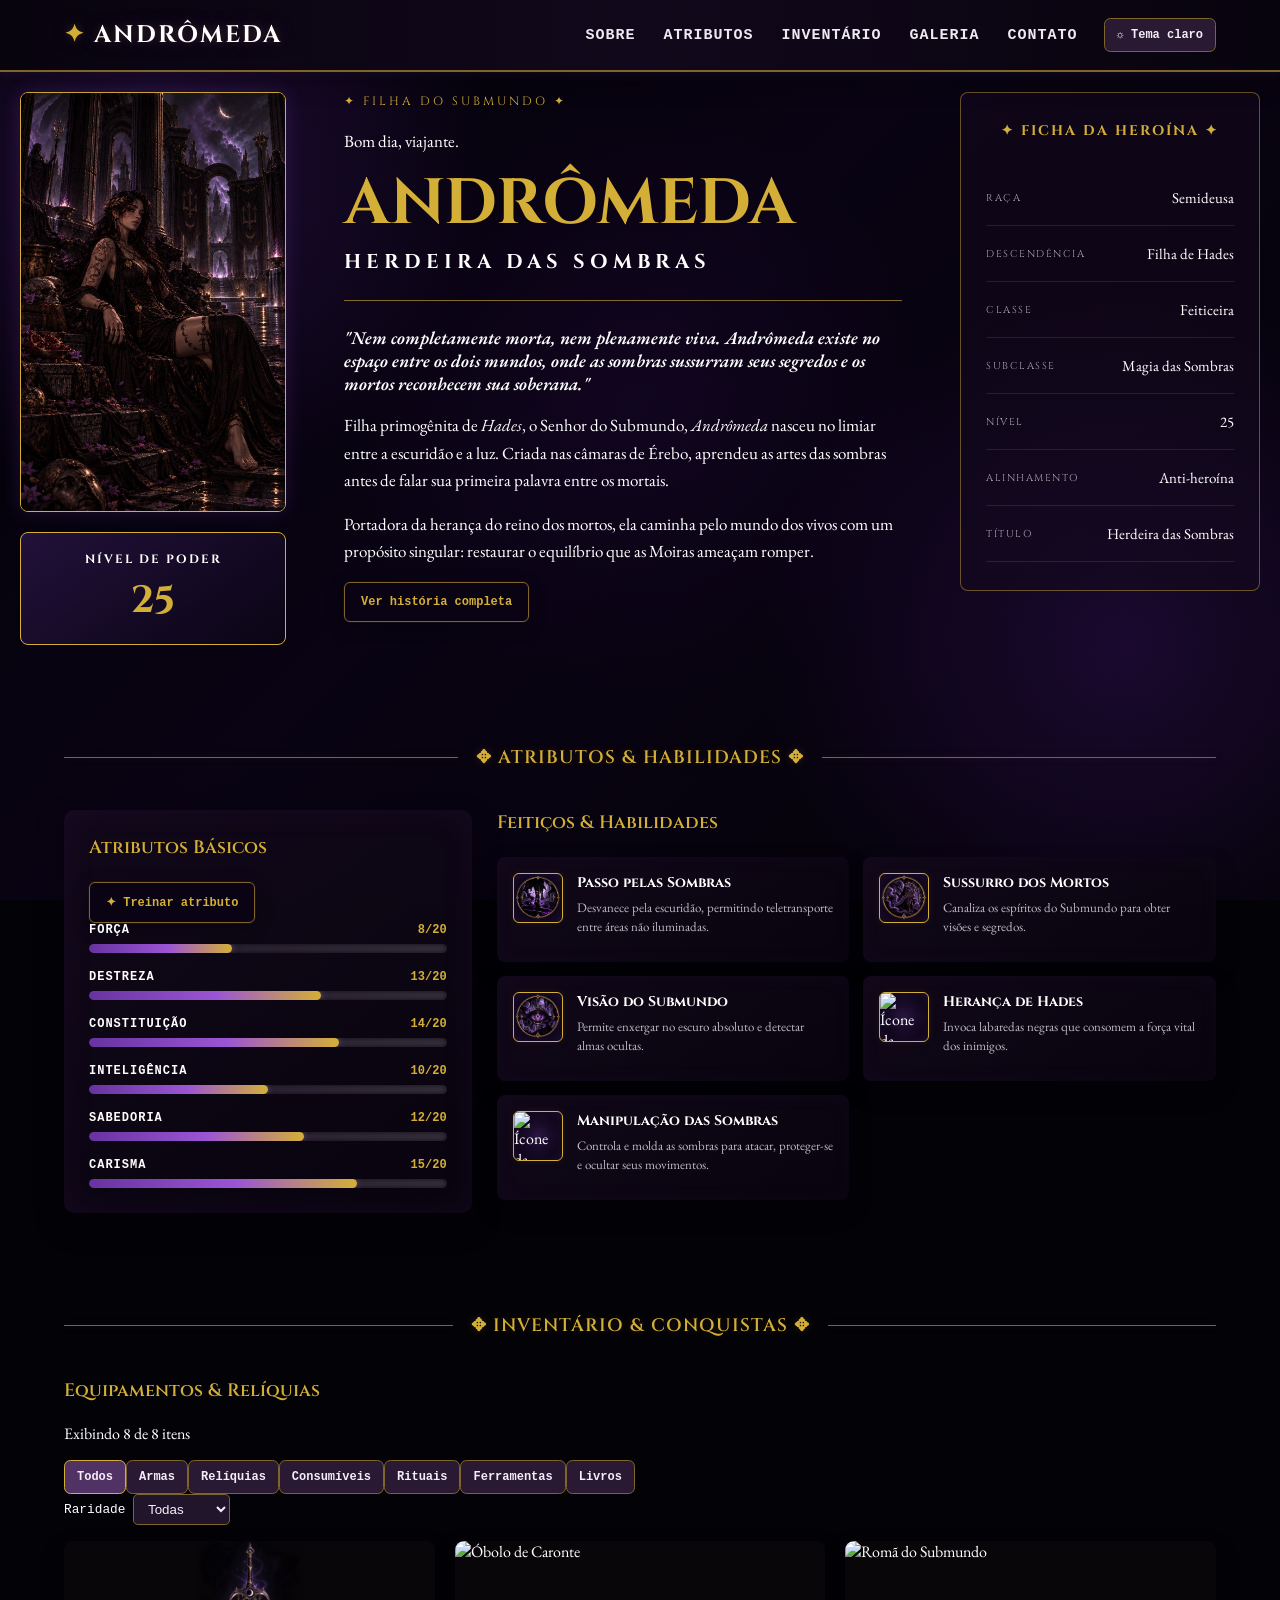
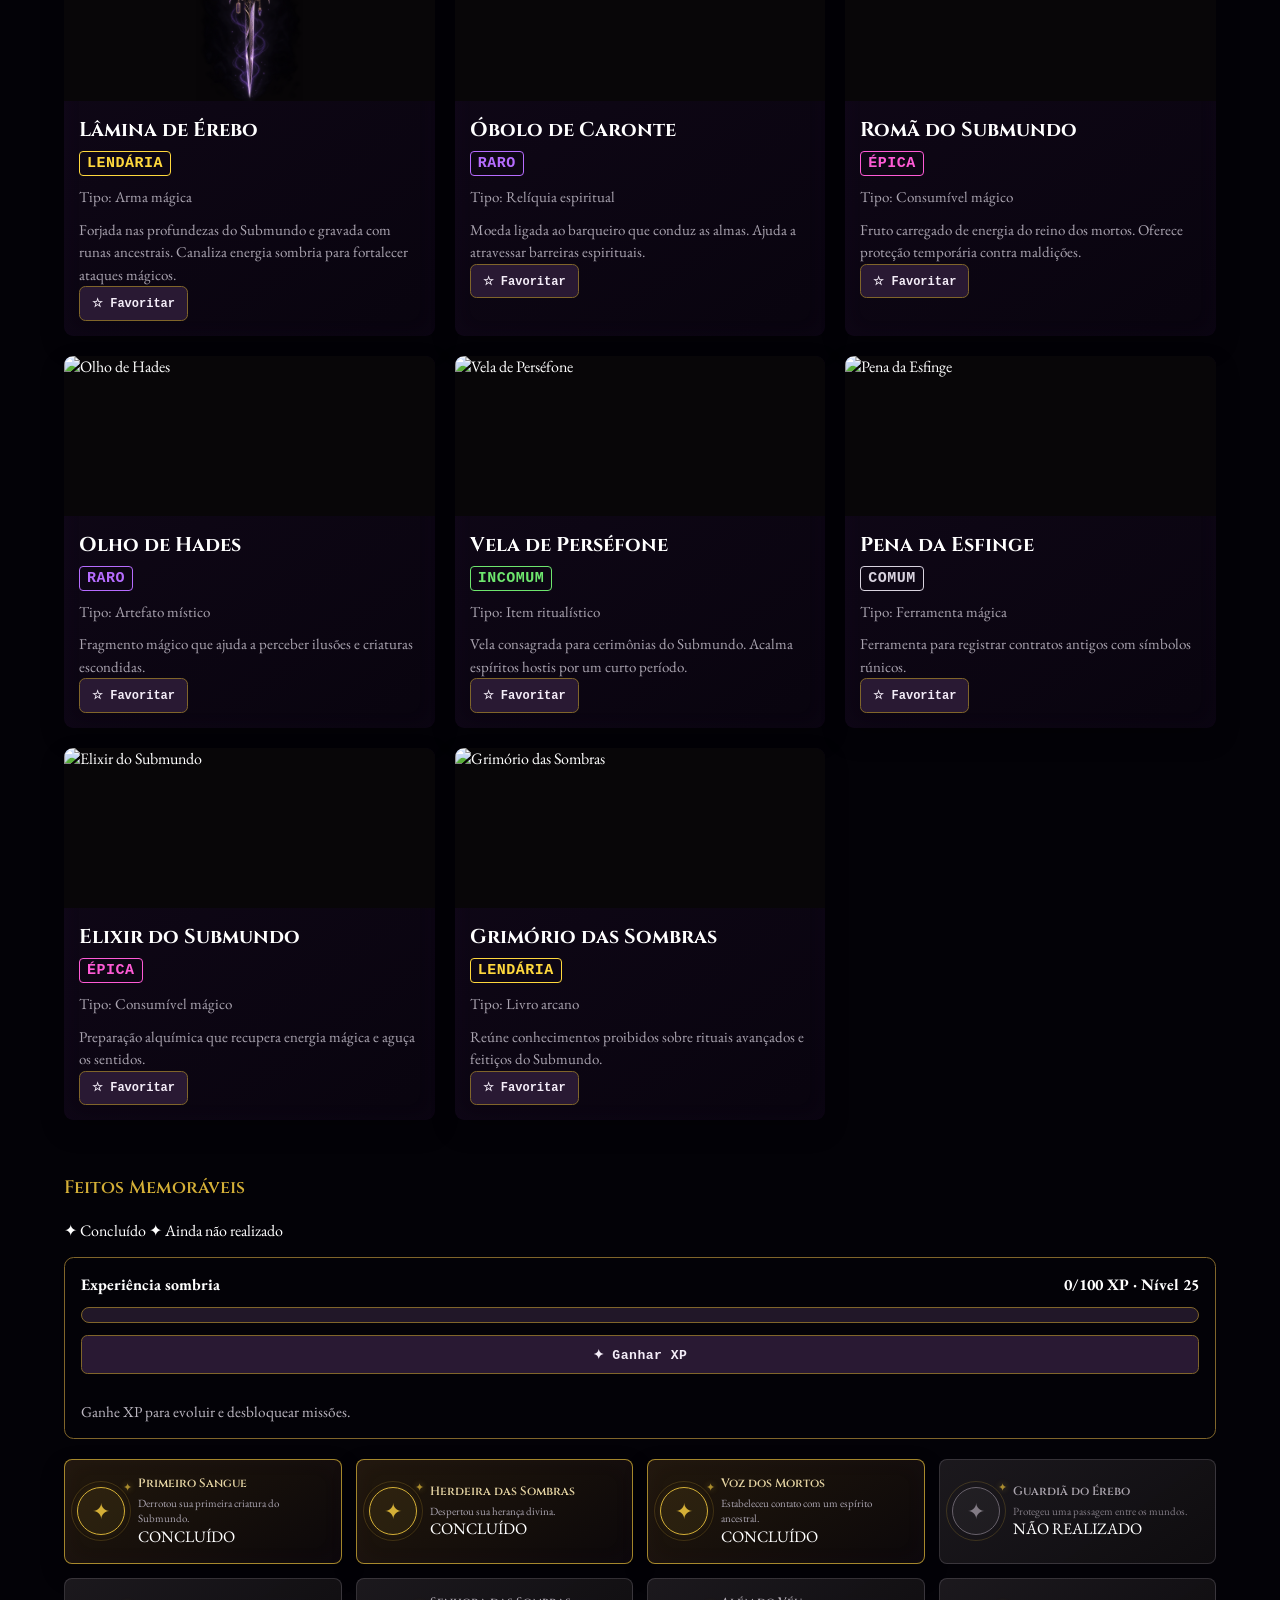
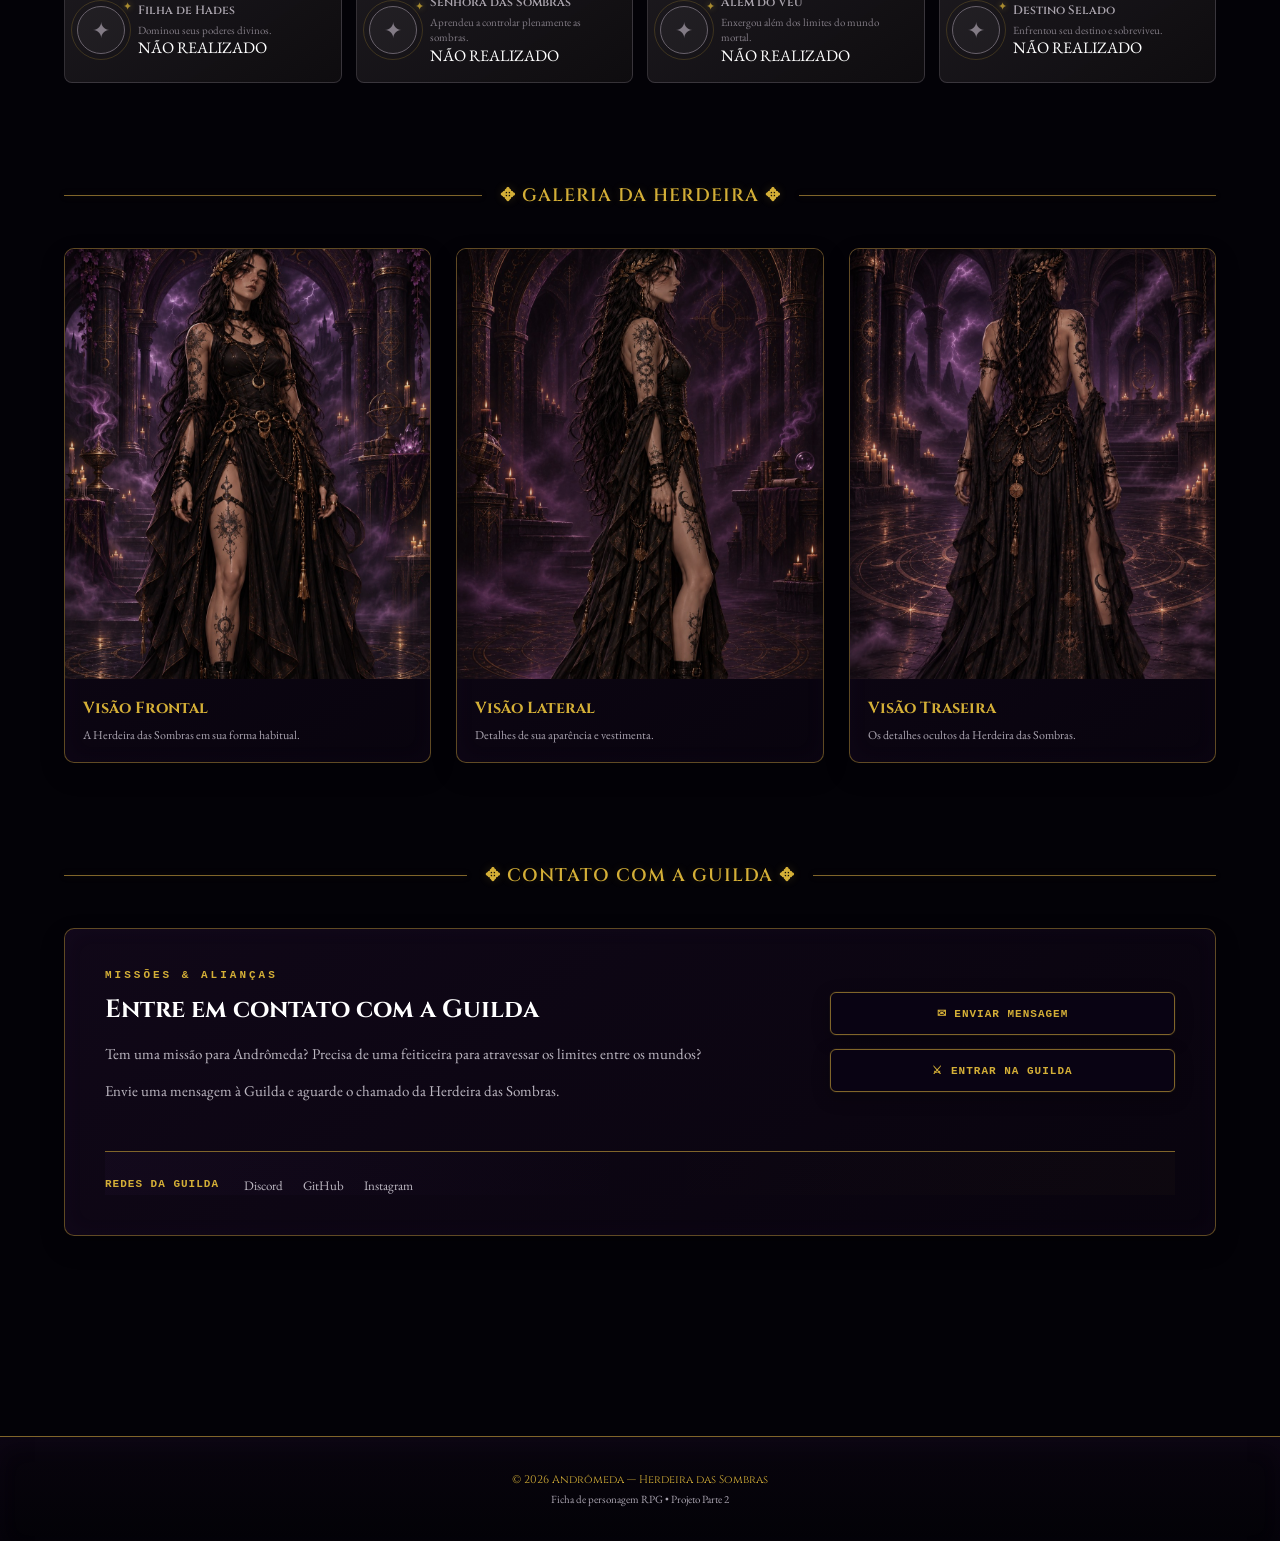
==== commit e3d7f30e: "Add files via upload" ====
--- a/index.html
+++ b/index.html
@@ -48,9 +48,9 @@
             <figure class="imagem-heroi">
 
                 <img
-                    src="imagens/perfil.png"
-                    data-imagem-clara="imagens/perfil-claro.png"
-                    data-imagem-escura="imagens/perfil.png"
+                    src="imagens/perfil.jpg"
+                    data-imagem-clara="imagens/perfil-claro.jpg"
+                    data-imagem-escura="imagens/perfil.jpg"
                     alt="Retrato de Andrômeda, Herdeira das Sombras"
                 >
 
@@ -277,7 +277,7 @@
                         <article class="habilidade">
                             <div class="icone">
                                 <img
-                                    src="imagens/habilidades/herança_hades.png"
+                                    src="imagens/habilidades/heranca_hades.jpg"
                                     alt="Ícone da habilidade Herança de Hades"
                                 >
                             </div>
@@ -293,7 +293,7 @@
                         <article class="habilidade">
                             <div class="icone">
                                 <img
-                                    src="imagens/habilidades/manipulaçao_sombras.png"
+                                    src="imagens/habilidades/manipulacao_sombras.jpg"
                                     alt="Ícone da habilidade Manipulação das Sombras"
                                 >
                             </div>
@@ -431,7 +431,7 @@
             <div class="galeria">
 
                 <article class="foto-galeria">
-                    <img src="imagens/andromeda-frontal-escuro.png" data-imagem-clara="imagens/andromeda-frontal-claro.png" data-imagem-escura="imagens/andromeda-frontal-escuro.png" alt="Andrômeda vista de frente">
+                    <img src="imagens/andromeda-frontal-escuro.jpg" data-imagem-clara="imagens/andromeda-frontal-claro.jpg" data-imagem-escura="imagens/andromeda-frontal-escuro.jpg" alt="Andrômeda vista de frente">
                     <div class="legenda-galeria">
                         <h3>Visão Frontal</h3>
                         <p>A Herdeira das Sombras em sua forma habitual.</p>
@@ -439,7 +439,7 @@
                 </article>
 
                 <article class="foto-galeria">
-                    <img src="imagens/lado-escuro.png" data-imagem-clara="imagens/lado-claro.png" data-imagem-escura="imagens/lado-escuro.png" alt="Andrômeda vista de lado">
+                    <img src="imagens/lado-escuro.jpg" data-imagem-clara="imagens/lado-claro.jpg" data-imagem-escura="imagens/lado-escuro.jpg" alt="Andrômeda vista de lado">
                     <div class="legenda-galeria">
                         <h3>Visão Lateral</h3>
                         <p>Detalhes de sua aparência e vestimenta.</p>
@@ -447,7 +447,7 @@
                 </article>
 
                 <article class="foto-galeria">
-                    <img src="imagens/costas-escuro.png" data-imagem-clara="imagens/costas-claro.png" data-imagem-escura="imagens/costas-escuro.png" alt="Andrômeda vista de costas">
+                    <img src="imagens/costas-escuro.jpg" data-imagem-clara="imagens/costas-claro.jpg" data-imagem-escura="imagens/costas-escuro.jpg" alt="Andrômeda vista de costas">
                     <div class="legenda-galeria">
                         <h3>Visão Traseira</h3>
                         <p>Os detalhes ocultos da Herdeira das Sombras.</p>
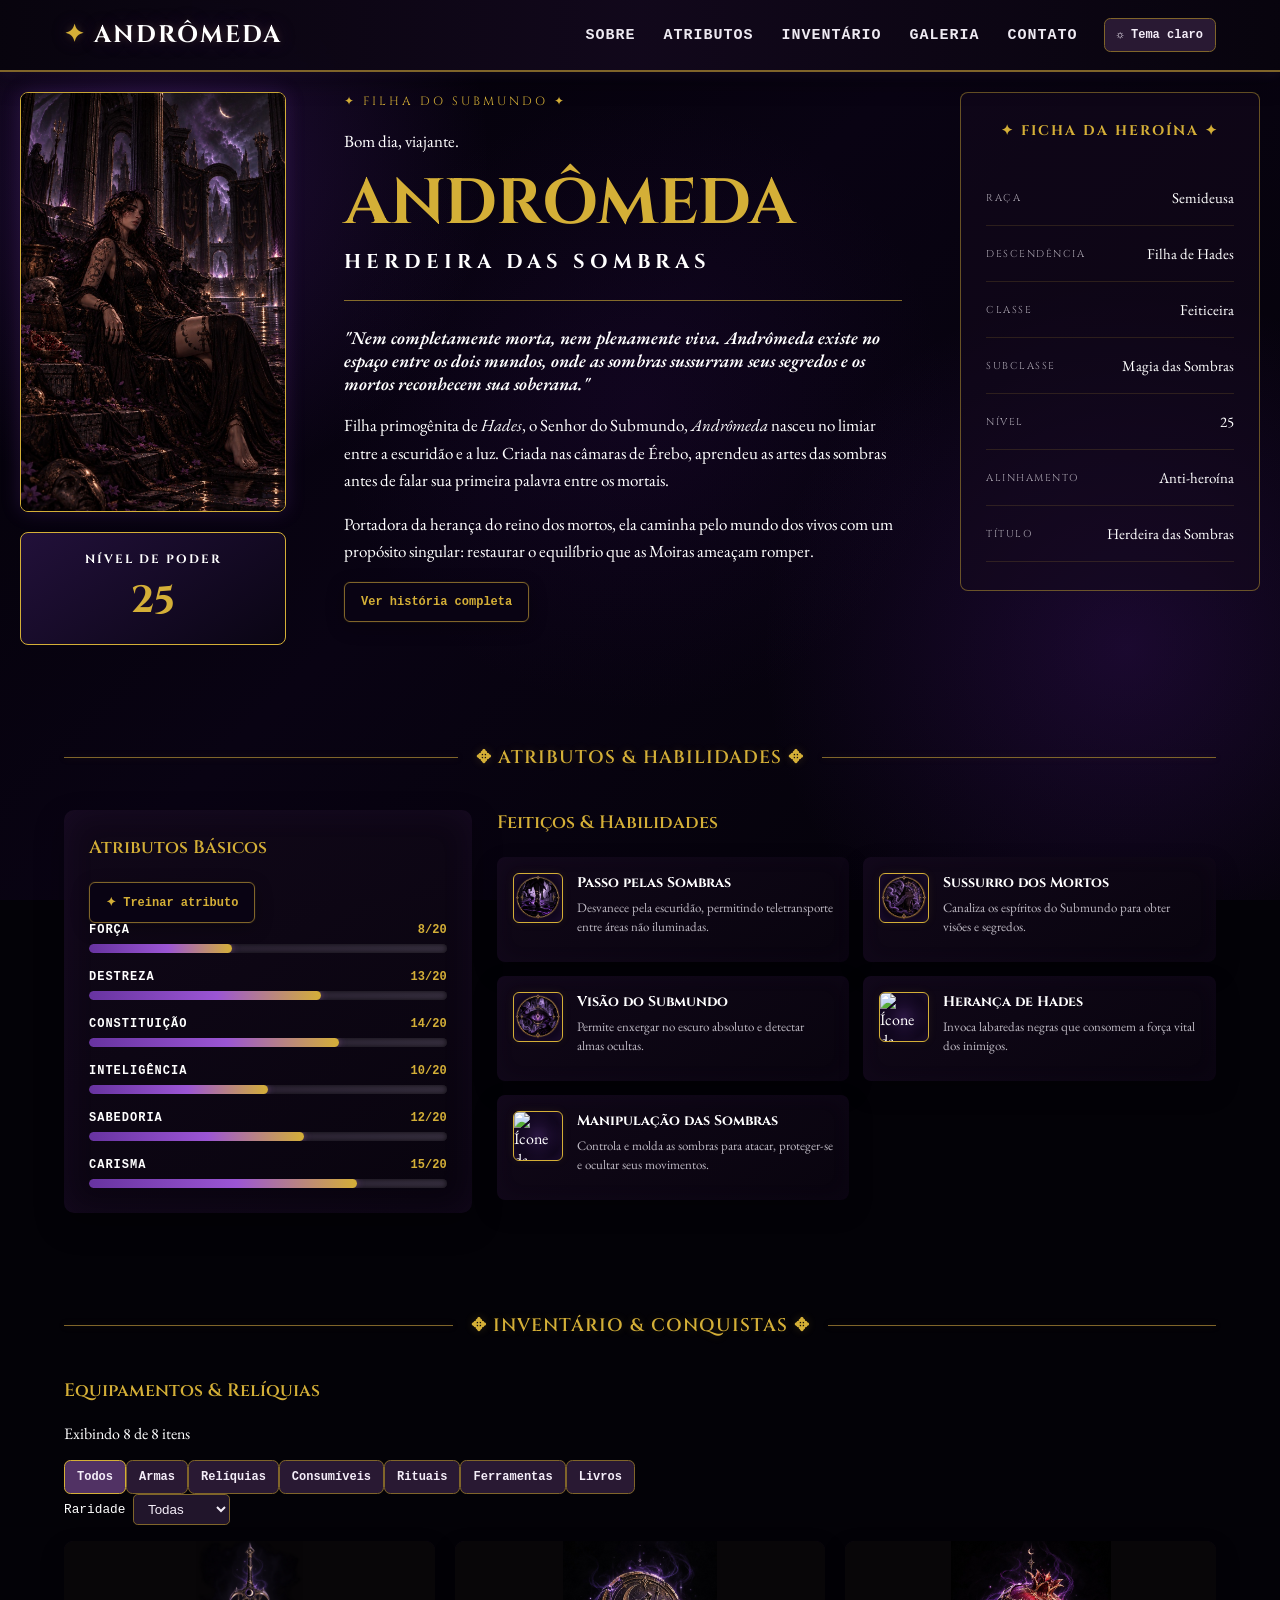
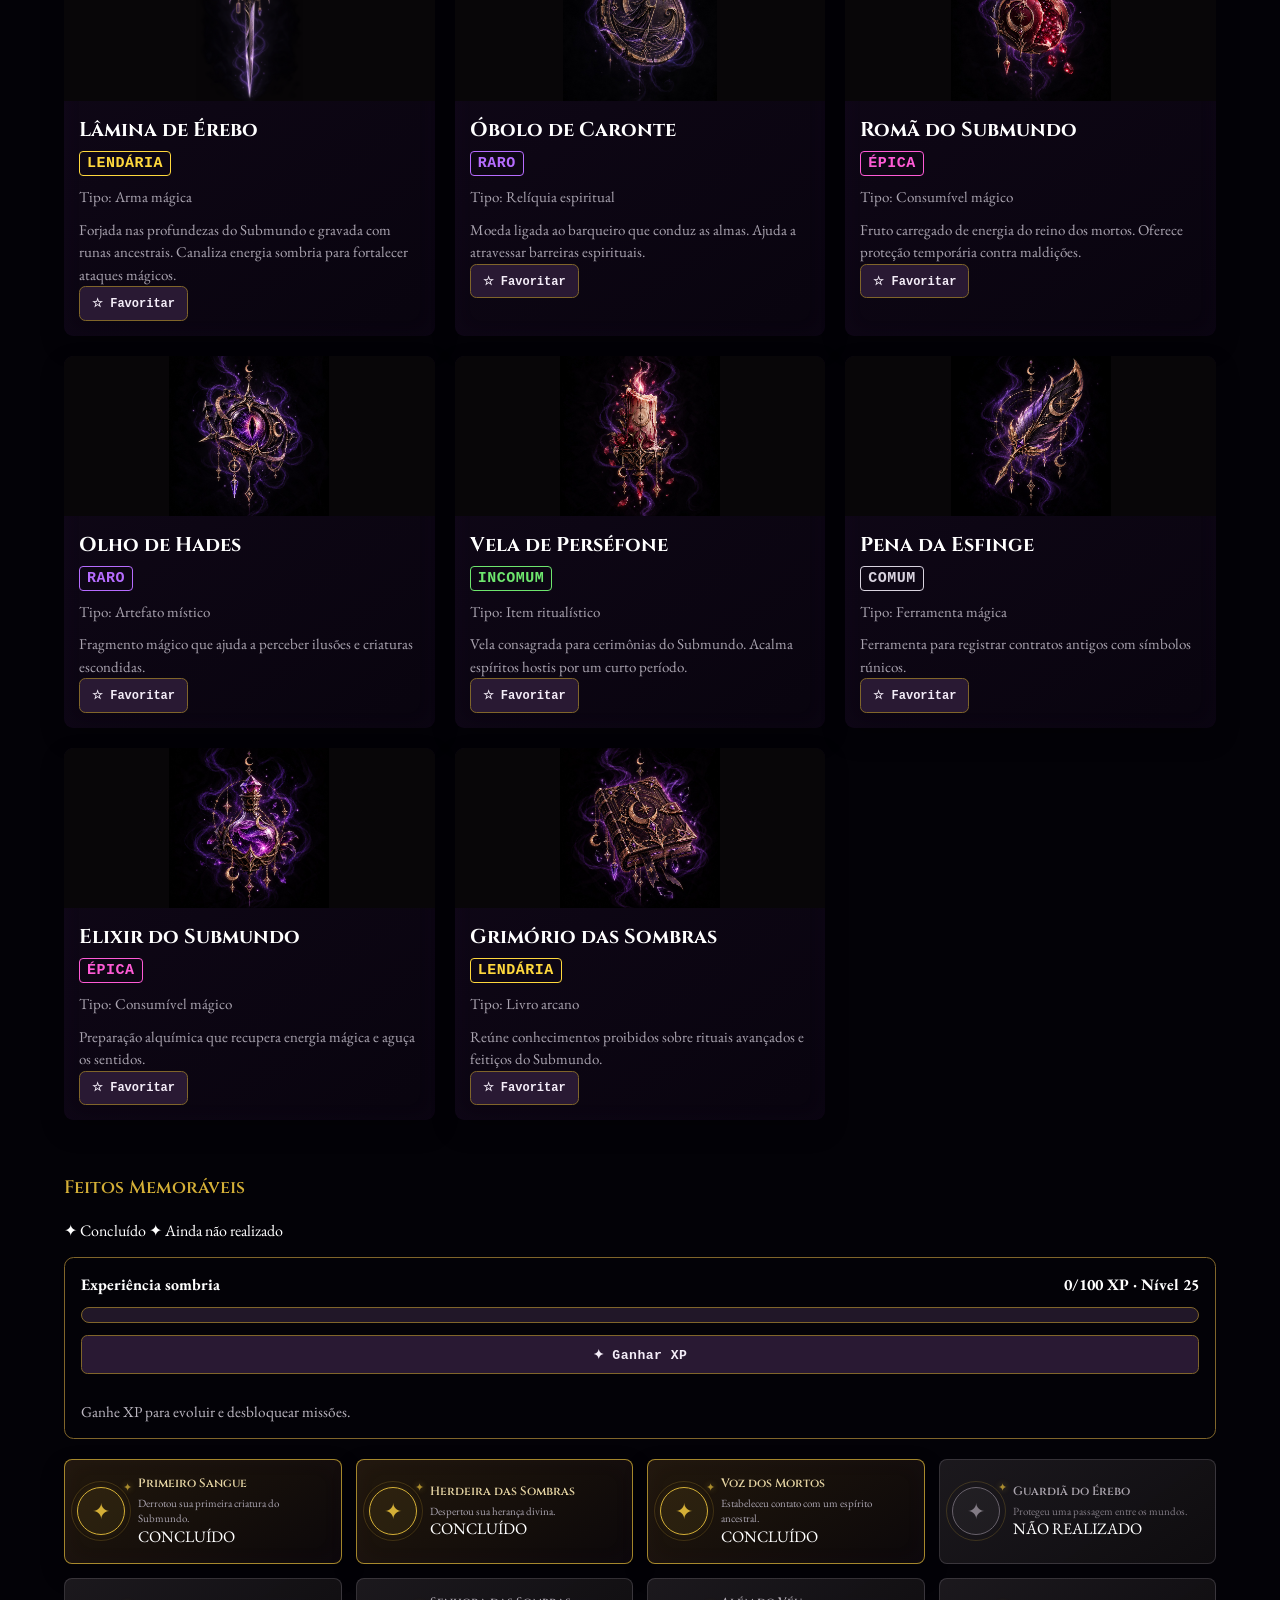
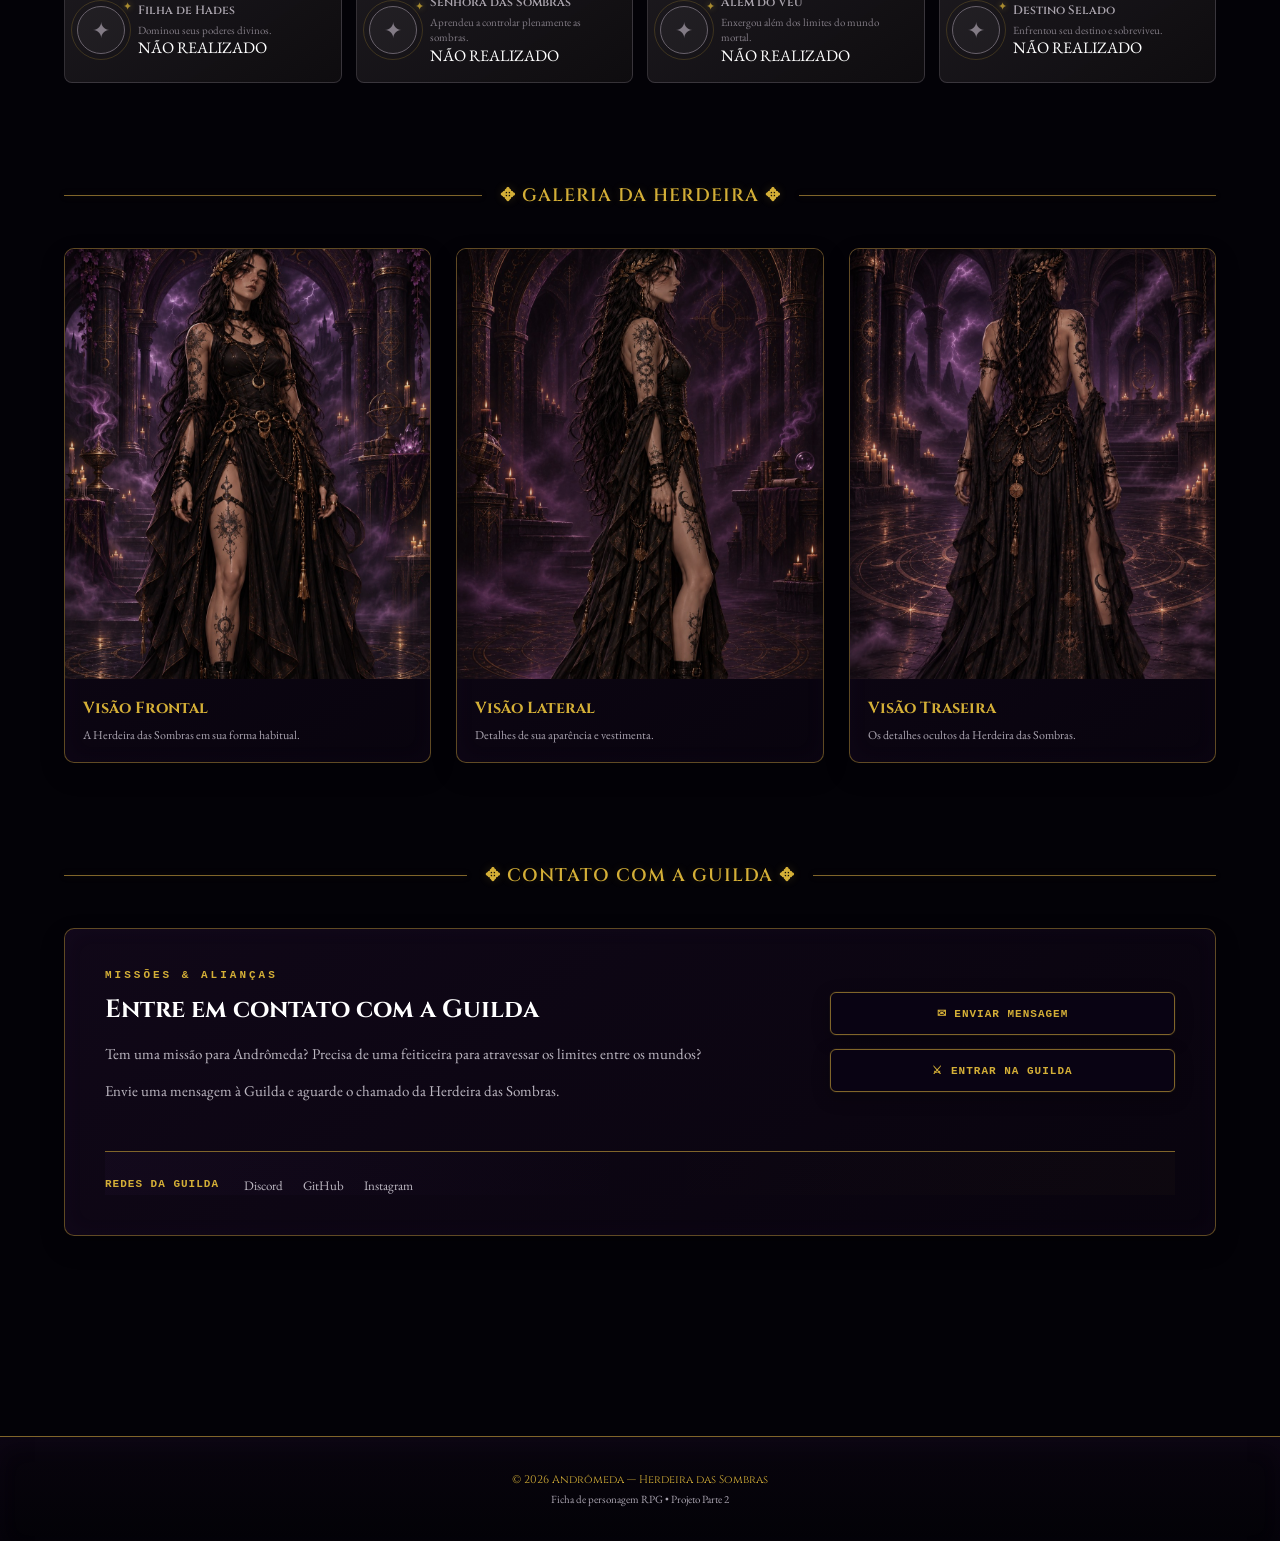
==== commit 043de770: "Add files via upload" ====
--- a/index.html
+++ b/index.html
@@ -51,6 +51,7 @@
                     src="imagens/perfil.jpg"
                     data-imagem-clara="imagens/perfil-claro.jpg"
                     data-imagem-escura="imagens/perfil.jpg"
+                    data-imagem-reserva="imagens/perfil.png"
                     alt="Retrato de Andrômeda, Herdeira das Sombras"
                 >
 
@@ -278,6 +279,7 @@
                             <div class="icone">
                                 <img
                                     src="imagens/habilidades/heranca_hades.jpg"
+                                    data-imagem-reserva="imagens/habilidades/herança_hades.png"
                                     alt="Ícone da habilidade Herança de Hades"
                                 >
                             </div>
@@ -294,6 +296,7 @@
                             <div class="icone">
                                 <img
                                     src="imagens/habilidades/manipulacao_sombras.jpg"
+                                    data-imagem-reserva="imagens/habilidades/manipulaçao_sombras.png"
                                     alt="Ícone da habilidade Manipulação das Sombras"
                                 >
                             </div>
@@ -431,7 +434,7 @@
             <div class="galeria">
 
                 <article class="foto-galeria">
-                    <img src="imagens/andromeda-frontal-escuro.jpg" data-imagem-clara="imagens/andromeda-frontal-claro.jpg" data-imagem-escura="imagens/andromeda-frontal-escuro.jpg" alt="Andrômeda vista de frente">
+                    <img src="imagens/andromeda-frontal-escuro.jpg" data-imagem-clara="imagens/andromeda-frontal-claro.jpg" data-imagem-escura="imagens/andromeda-frontal-escuro.jpg" data-imagem-reserva="imagens/andromeda_fontal_png.png" alt="Andrômeda vista de frente">
                     <div class="legenda-galeria">
                         <h3>Visão Frontal</h3>
                         <p>A Herdeira das Sombras em sua forma habitual.</p>
@@ -439,7 +442,7 @@
                 </article>
 
                 <article class="foto-galeria">
-                    <img src="imagens/lado-escuro.jpg" data-imagem-clara="imagens/lado-claro.jpg" data-imagem-escura="imagens/lado-escuro.jpg" alt="Andrômeda vista de lado">
+                    <img src="imagens/lado-escuro.jpg" data-imagem-clara="imagens/lado-claro.jpg" data-imagem-escura="imagens/lado-escuro.jpg" data-imagem-reserva="imagens/lado_png.png" alt="Andrômeda vista de lado">
                     <div class="legenda-galeria">
                         <h3>Visão Lateral</h3>
                         <p>Detalhes de sua aparência e vestimenta.</p>
@@ -447,7 +450,7 @@
                 </article>
 
                 <article class="foto-galeria">
-                    <img src="imagens/costas-escuro.jpg" data-imagem-clara="imagens/costas-claro.jpg" data-imagem-escura="imagens/costas-escuro.jpg" alt="Andrômeda vista de costas">
+                    <img src="imagens/costas-escuro.jpg" data-imagem-clara="imagens/costas-claro.jpg" data-imagem-escura="imagens/costas-escuro.jpg" data-imagem-reserva="imagens/costas_png.png" alt="Andrômeda vista de costas">
                     <div class="legenda-galeria">
                         <h3>Visão Traseira</h3>
                         <p>Os detalhes ocultos da Herdeira das Sombras.</p>
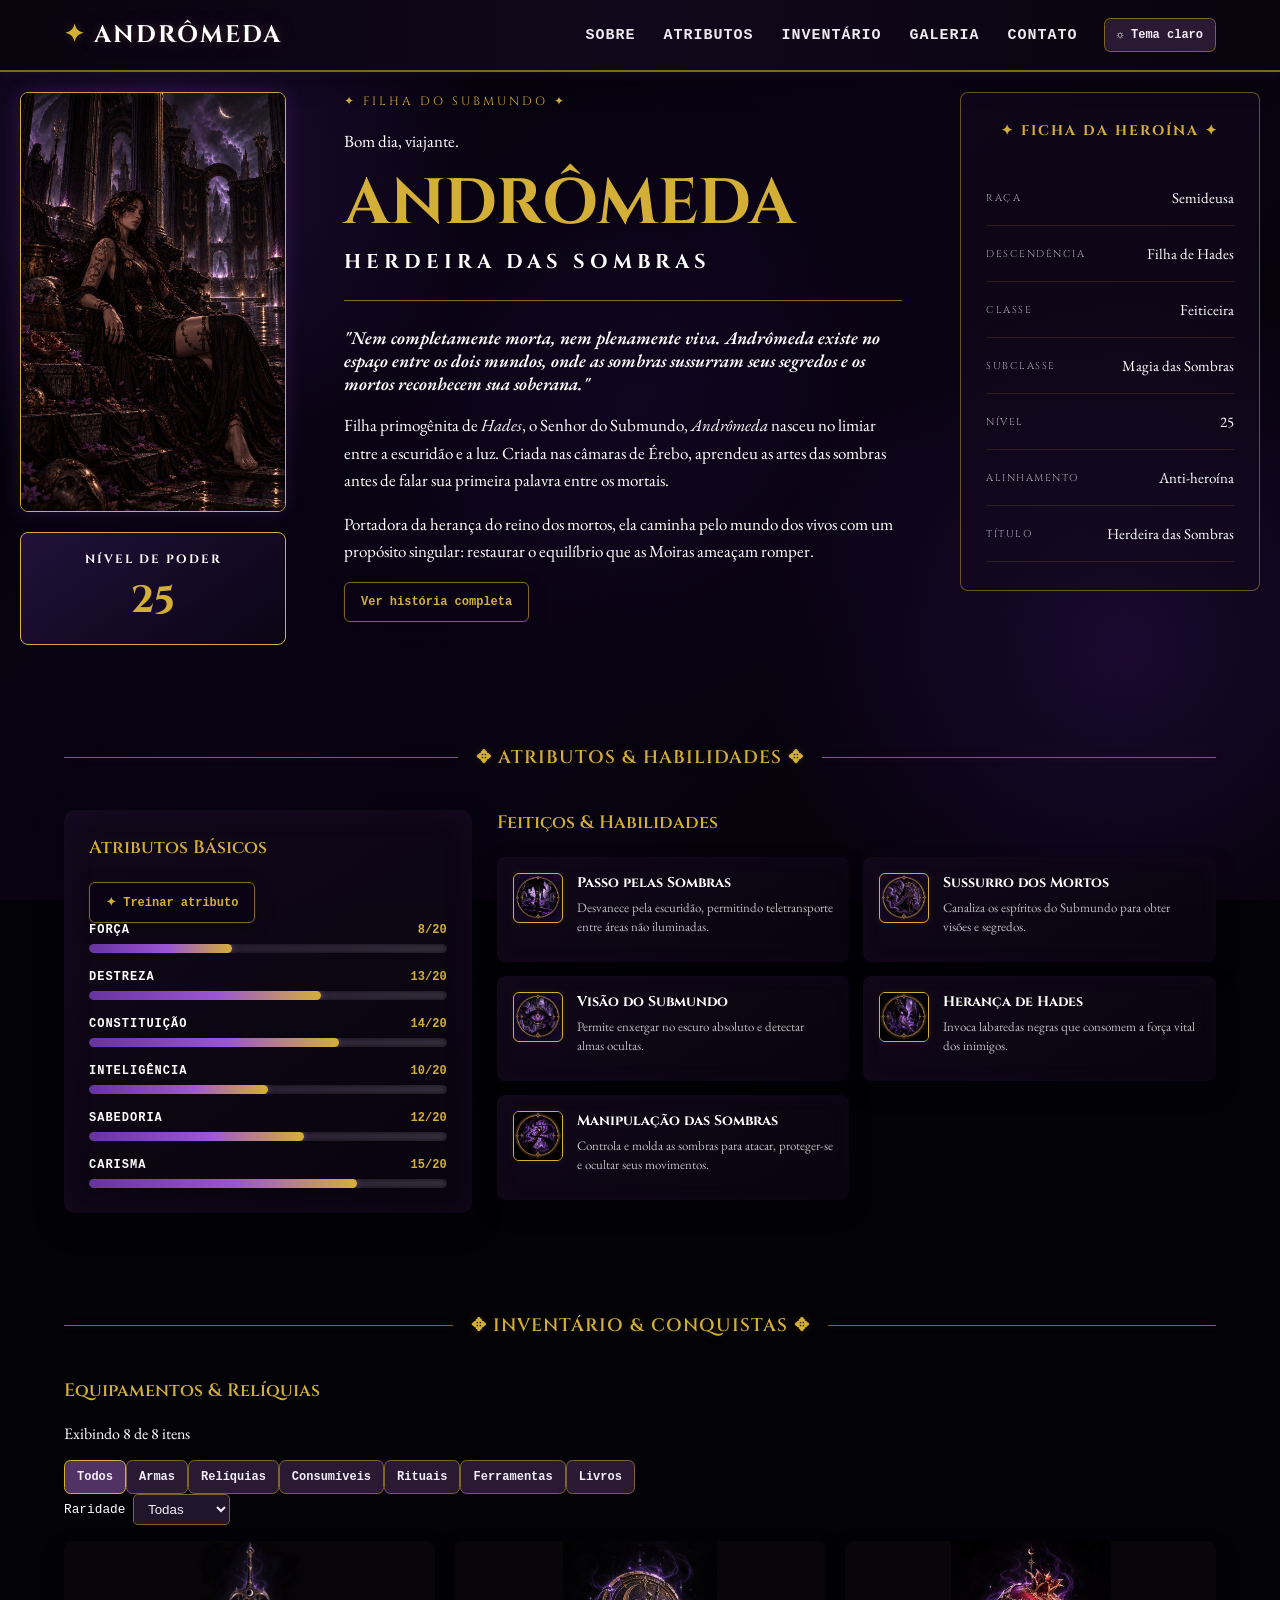
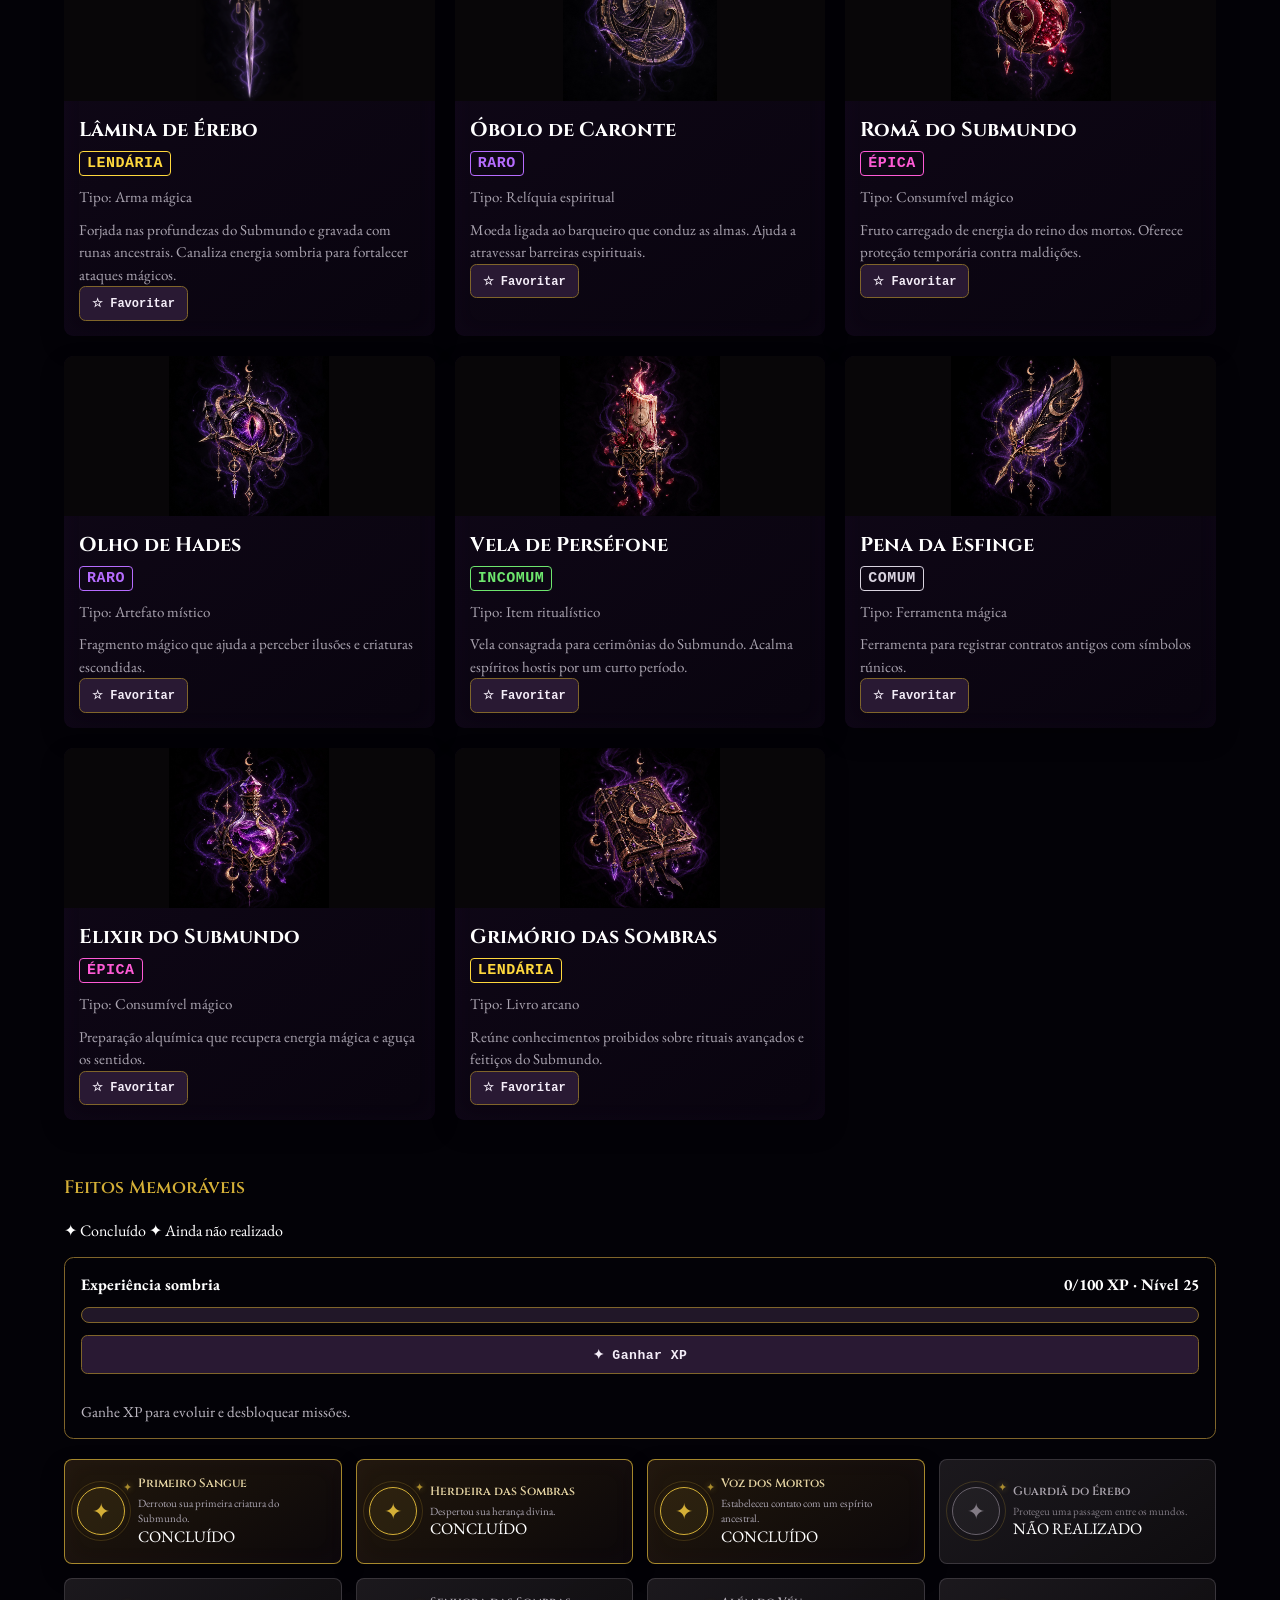
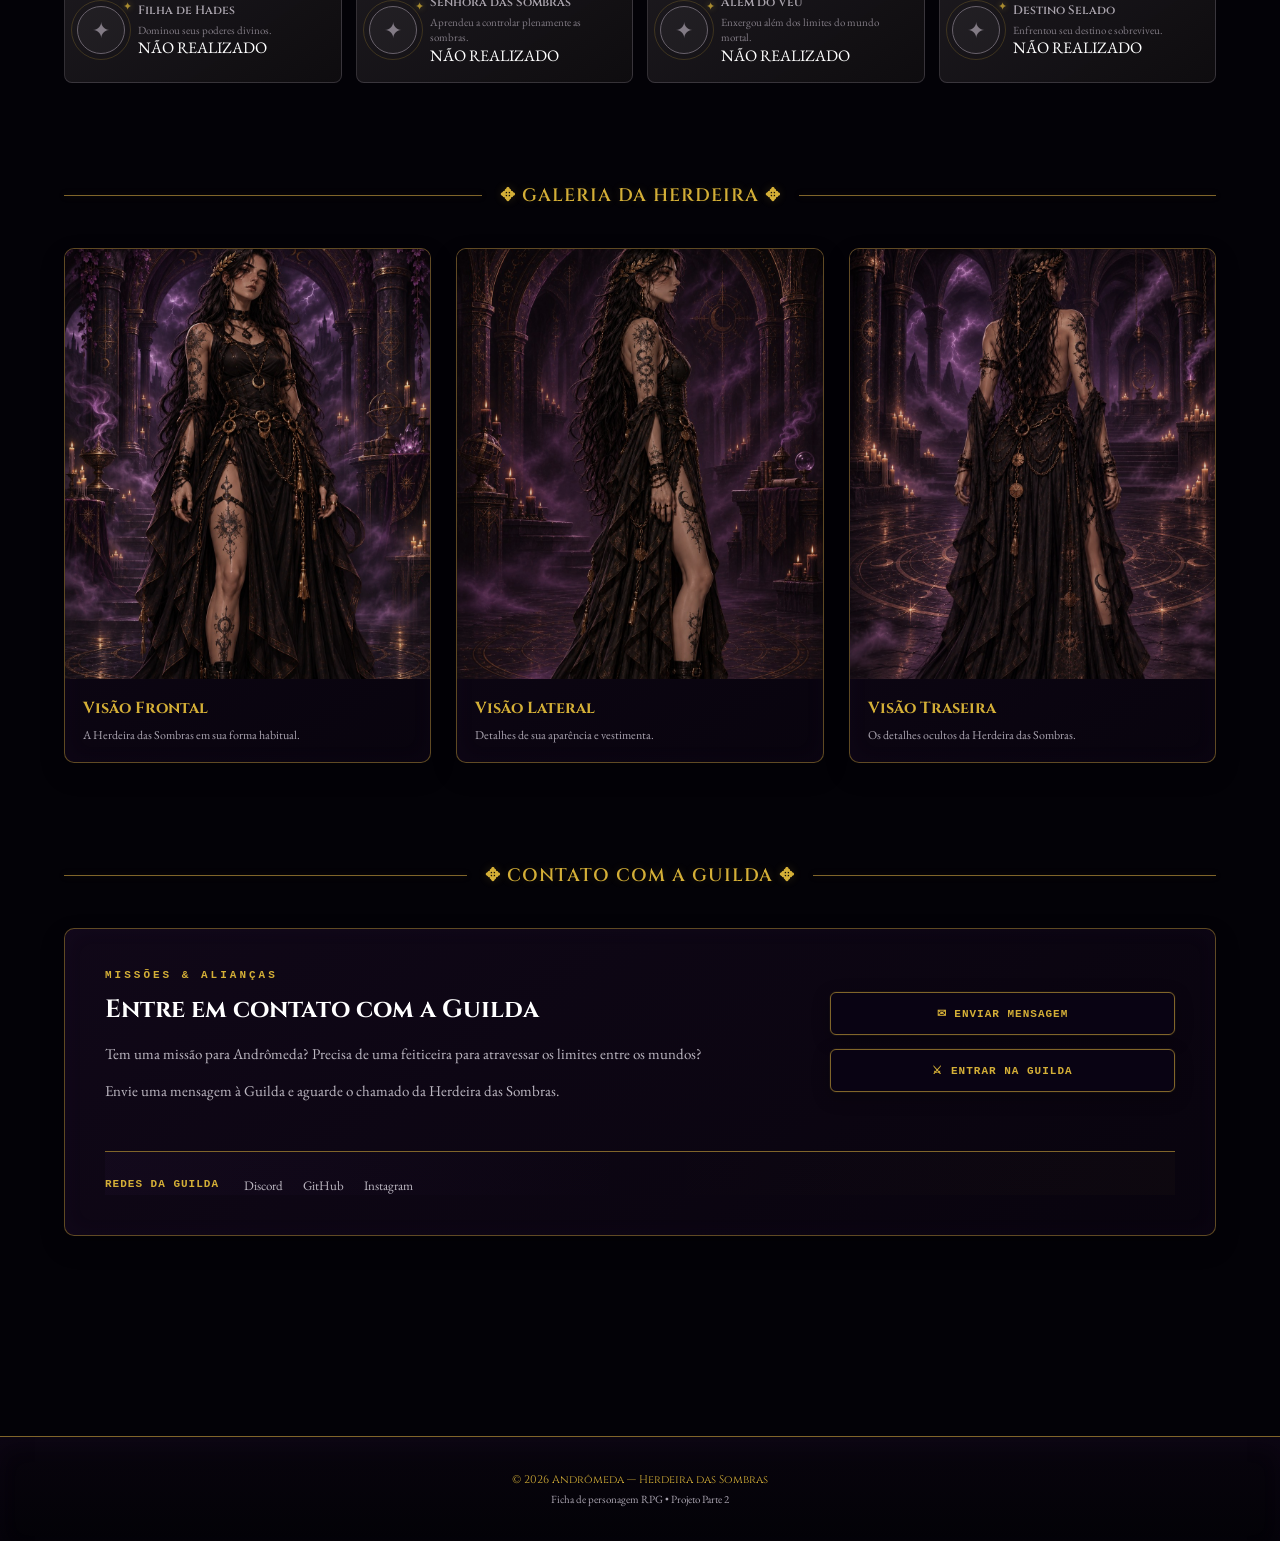
==== commit 999f3e4a: "Update print statement from 'Corrige caminhos das imagens de habilidadesHello' to 'Goodbye'" ====
--- a/index.html
+++ b/index.html
@@ -278,7 +278,7 @@
                         <article class="habilidade">
                             <div class="icone">
                                 <img
-                                    src="imagens/habilidades/heranca_hades.jpg"
+                                    src="imagens/habilidades/herança_hades.jpg"
                                     data-imagem-reserva="imagens/habilidades/herança_hades.png"
                                     alt="Ícone da habilidade Herança de Hades"
                                 >
@@ -295,7 +295,7 @@
                         <article class="habilidade">
                             <div class="icone">
                                 <img
-                                    src="imagens/habilidades/manipulacao_sombras.jpg"
+                                    src="imagens/habilidades/manipulaçao_sombras.jpg"
                                     data-imagem-reserva="imagens/habilidades/manipulaçao_sombras.png"
                                     alt="Ícone da habilidade Manipulação das Sombras"
                                 >
